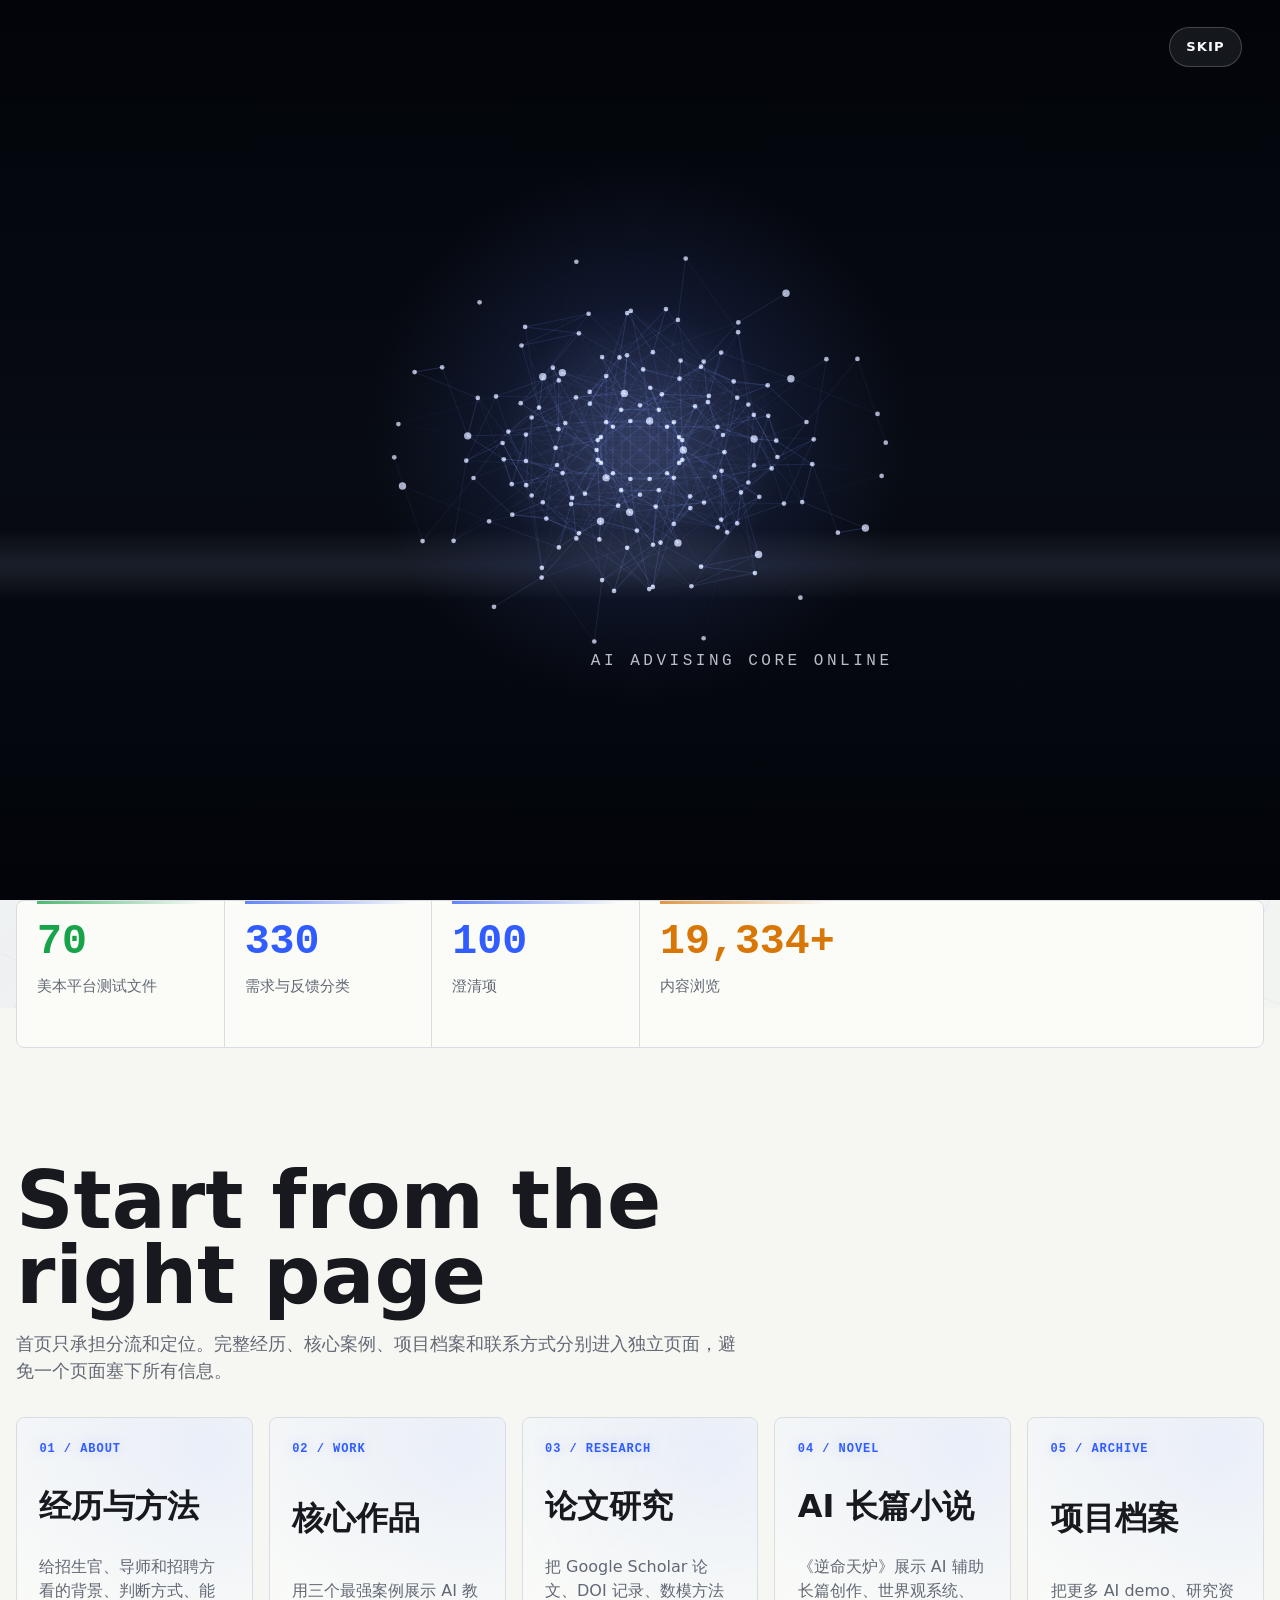
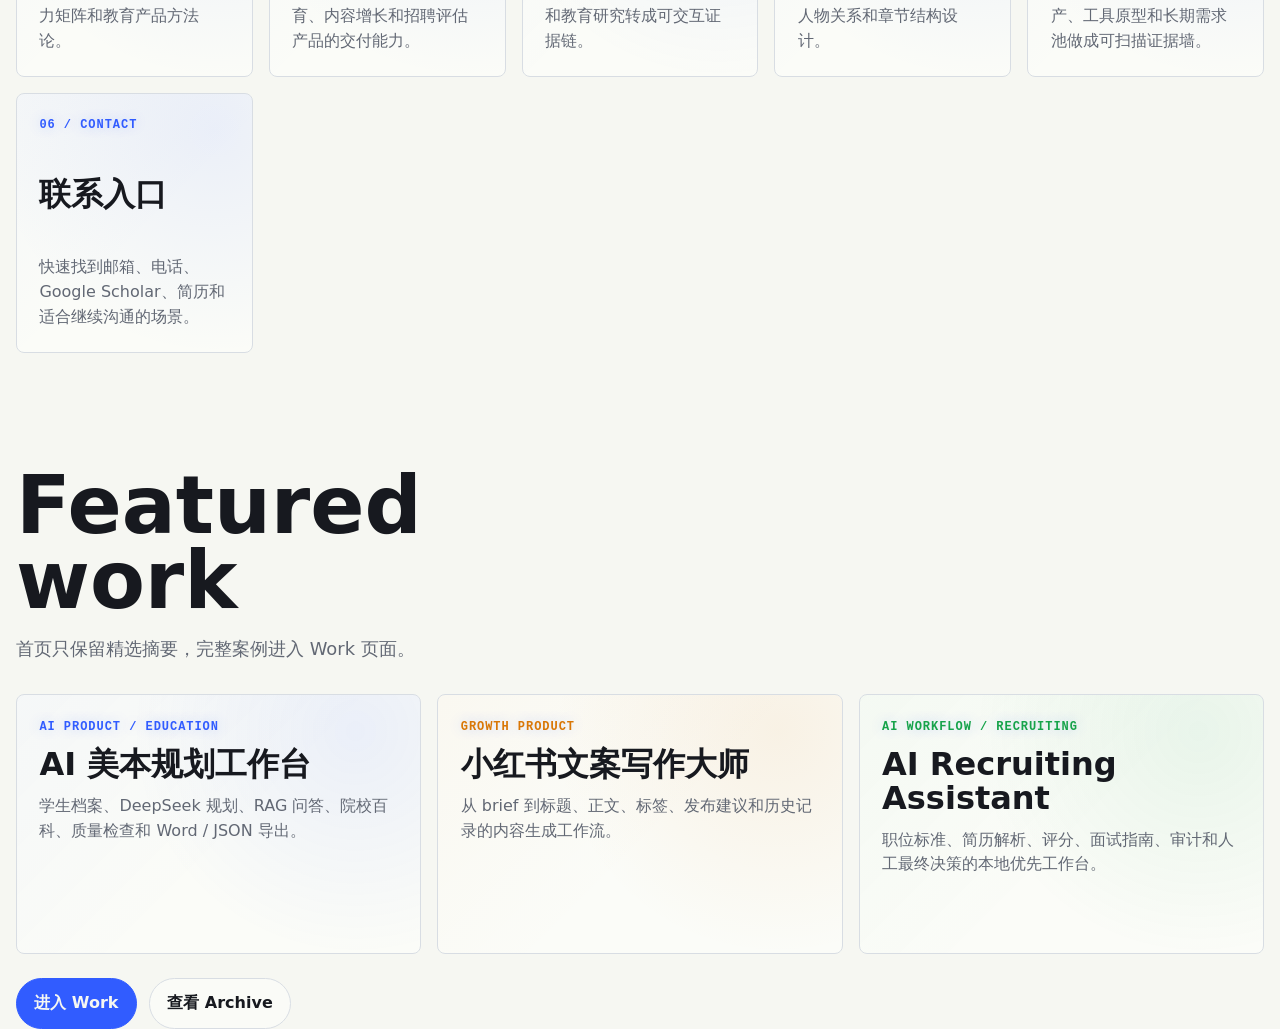
==== index.html @ aab408aa "Deploy Yunkun personal static site" ====
<!doctype html>
<html lang="zh-CN">
  <head>
    <meta charset="utf-8" />
    <meta name="viewport" content="width=device-width, initial-scale=1" />
    <meta
      name="description"
      content="宋昀锟 Song Yunkun 的个人网站首页，聚焦 AI 教育产品、申请规划系统、RAG、Agent 工作流和全栈原型交付。"
    />
    <title>宋昀锟 Song Yunkun | AI Education Product Builder</title>
    <link rel="stylesheet" href="./styles.css" />
    <noscript><style>.ai-intro{display:none!important}</style></noscript>
  </head>
  <body>
    <a class="skip-link" href="#main">跳到正文</a>
    <div class="grain" aria-hidden="true"></div>
    <div class="scroll-progress" aria-hidden="true"></div>
    <div class="cursor-glow" aria-hidden="true"></div>

    <section class="ai-intro" id="aiIntro" aria-label="AI opening animation">
      <canvas id="aiIntroCanvas" width="1600" height="1000" aria-hidden="true"></canvas>
      <div class="ai-intro-grid" aria-hidden="true"></div>
      <div class="ai-intro-scan" aria-hidden="true"></div>
      <div class="ai-intro-flash" aria-hidden="true"></div>
      <div class="ai-intro-portal" aria-hidden="true"></div>
      <div class="ai-intro-core" aria-hidden="true">
        <span class="core-pulse"></span>
        <span class="core-ring core-ring-one"></span>
        <span class="core-ring core-ring-two"></span>
        <span class="core-ring core-ring-three"></span>
      </div>
      <div class="ai-intro-agents" aria-hidden="true">
        <span style="--agent-x:18%;--agent-y:32%;--agent-delay:5.12s">Researching</span>
        <span style="--agent-x:76%;--agent-y:26%;--agent-delay:5.28s">Planning</span>
        <span style="--agent-x:21%;--agent-y:68%;--agent-delay:5.42s">Building</span>
        <span style="--agent-x:72%;--agent-y:66%;--agent-delay:5.58s">Testing</span>
        <span style="--agent-x:48%;--agent-y:76%;--agent-delay:5.72s">Advising</span>
      </div>
      <div class="ai-intro-copy">
        <p class="intro-kicker">AI EDUCATION CORE</p>
        <h2>Education intelligence online</h2>
        <p class="intro-status" id="aiIntroStatus">EDUCATION CORE OFFLINE</p>
      </div>
      <div class="ai-intro-tokens" aria-hidden="true">
        <span>student.profile.map()</span>
        <span>education.rag.retrieve()</span>
        <span>application.plan.route()</span>
        <span>mentor.feedback.loop()</span>
        <span>prototype.ship()</span>
        <span>school.fit.score()</span>
        <span>agent.workflow.run()</span>
        <span>evidence.verify()</span>
      </div>
      <div class="ai-intro-keywords" aria-hidden="true">
        <span>Student</span>
        <span>Education</span>
        <span>RAG</span>
        <span>Agents</span>
        <span>Prototype</span>
        <span>Evidence</span>
      </div>
      <div class="ai-intro-caption" aria-hidden="true">
        <span>Student Signal</span>
        <span>Reasoning</span>
        <span>Delivery</span>
      </div>
      <button class="ai-intro-skip" id="aiIntroSkip" type="button">Skip</button>
    </section>

    <div class="ambient-system" aria-hidden="true">
      <canvas id="ambientCanvas" width="1600" height="1000"></canvas>
      <div class="ambient-grid"></div>
      <div class="ambient-scan"></div>
      <div class="ambient-circuit"></div>
      <div class="ambient-ribbons"><span></span><span></span><span></span></div>
      <div class="ambient-labels">
        <span>Student</span><span>Fit</span><span>RAG</span><span>Agent</span>
        <span>Plan</span><span>Test</span><span>Export</span><span>Loop</span>
      </div>
      <div class="data-rain">
        <span>student.signal.map()</span>
        <span>school.fit.score()</span>
        <span>rag.education.merge()</span>
        <span>agent.plan.route()</span>
        <span>tests.cover.advising()</span>
        <span>export.application.pack()</span>
      </div>
    </div>

    <header class="site-header" aria-label="Primary navigation">
      <a class="brand" href="./index.html" aria-label="Song Yunkun home">
        <span class="brand-mark" aria-hidden="true">SY</span>
        <span>AI Education Console</span>
      </a>
      <nav class="top-nav" aria-label="Site pages">
        <a href="./index.html">Home</a>
        <a href="./about.html">About</a>
        <a href="./work.html">Work</a>
        <a href="./research.html">Research</a>
        <a href="./novel.html">Novel</a>
        <a href="./contact.html">Contact</a>
      </nav>
      <a class="button secondary header-resume magnetic" href="./assets/resume.docx">Resume</a>
    </header>

    <main id="main">
      <section class="hero" id="top" aria-labelledby="hero-title">
        <div class="hero-copy">
          <p class="hero-kicker">AI Education Command Center / 申请规划系统 / 全栈原型</p>
          <h1 id="hero-title">宋昀锟</h1>
          <p class="hero-name">Song Yunkun</p>
          <p class="hero-subtitle">
            我把学生信号、AI 工作流和工程交付组织成可运行、可测试、可验证的教育产品系统。
          </p>
          <div class="hero-actions" aria-label="Primary actions">
            <a class="button primary magnetic" href="./work.html">查看核心作品</a>
            <a class="button secondary magnetic" href="./about.html">了解方法与经历</a>
          </div>
        </div>
        <div class="hero-art" aria-label="生成式 AI 产品系统图谱">
          <canvas id="networkCanvas" width="900" height="720" aria-hidden="true"></canvas>
          <div class="scan-field" aria-hidden="true"></div>
          <div class="orbit-rings" aria-hidden="true"><span></span><span></span><span></span></div>
          <div class="signal-chips" aria-hidden="true">
            <span>DeepSeek</span><span>RAG</span><span>SQLite</span><span>72 Tests</span>
          </div>
          <div class="network-inspector" aria-live="polite">
            <span id="network-mode-label">Student Signal</span>
            <p id="network-mode-copy">Student goals, activity records, and family context enter the system as moving nodes.</p>
          </div>
          <div class="art-panel" aria-label="Network modes">
            <button class="network-mode is-active" type="button" data-network-mode="signal">Student</button>
            <button class="network-mode" type="button" data-network-mode="rag">RAG</button>
            <button class="network-mode" type="button" data-network-mode="agent">Agent</button>
            <button class="network-mode" type="button" data-network-mode="tests">Evidence</button>
            <button class="network-mode" type="button" data-network-mode="export">Export</button>
          </div>
        </div>
      </section>

      <section class="proof-band reveal" aria-label="Product proof metrics">
        <article data-metric data-tone="verify" tabindex="0" role="button" aria-expanded="false" aria-controls="metric-detail-one">
          <strong data-count="72">72</strong>
          <span>美本平台测试文件</span>
          <p id="metric-detail-one">覆盖认证、RAG、规划、推荐、导出和页面布局的工程证据。</p>
        </article>
        <article data-metric data-tone="system" tabindex="0" role="button" aria-expanded="false" aria-controls="metric-detail-two">
          <strong data-count="341">341</strong>
          <span>需求与反馈分类</span>
          <p id="metric-detail-two">把课堂、会议、申请、知识管理反馈拆成可执行需求池。</p>
        </article>
        <article data-metric data-tone="system" tabindex="0" role="button" aria-expanded="false" aria-controls="metric-detail-three">
          <strong data-count="103">103</strong>
          <span>澄清项</span>
          <p id="metric-detail-three">用于追问用户、定义边界和判断真实教育场景。</p>
        </article>
        <article data-metric data-tone="growth" tabindex="0" role="button" aria-expanded="false" aria-controls="metric-detail-four">
          <strong data-count="20000" data-suffix="+">20,000+</strong>
          <span>内容浏览</span>
          <p id="metric-detail-four">来自搜索曝光、内容结构和转化话术优化。</p>
        </article>
      </section>

      <section class="section route-section" aria-labelledby="site-map-title">
        <div class="section-intro reveal">
          <h2 id="site-map-title">Start from the right page</h2>
          <p>
            首页只承担分流和定位。完整经历、核心案例、项目档案和联系方式分别进入独立页面，避免一个页面塞下所有信息。
          </p>
        </div>
        <div class="route-grid">
          <a class="route-card reveal" href="./about.html">
            <span>01 / About</span>
            <h3>经历与方法</h3>
            <p>给招生官、导师和招聘方看的背景、判断方式、能力矩阵和教育产品方法论。</p>
          </a>
          <a class="route-card reveal" href="./work.html">
            <span>02 / Work</span>
            <h3>核心作品</h3>
            <p>用三个最强案例展示 AI 教育、内容增长和招聘评估产品的交付能力。</p>
          </a>
          <a class="route-card reveal" href="./research.html">
            <span>03 / Research</span>
            <h3>论文研究</h3>
            <p>把 Google Scholar 论文、DOI 记录、数模方法和教育研究转成可交互证据链。</p>
          </a>
          <a class="route-card reveal" href="./novel.html">
            <span>04 / Novel</span>
            <h3>AI 长篇小说</h3>
            <p>《逆命天炉》展示 AI 辅助长篇创作、世界观系统、人物关系和章节结构设计。</p>
          </a>
          <a class="route-card reveal" href="./archive.html">
            <span>05 / Archive</span>
            <h3>项目档案</h3>
            <p>把更多 AI demo、研究资产、工具原型和长期需求池做成可扫描证据墙。</p>
          </a>
          <a class="route-card reveal" href="./contact.html">
            <span>06 / Contact</span>
            <h3>联系入口</h3>
            <p>快速找到邮箱、电话、Google Scholar、简历和适合继续沟通的场景。</p>
          </a>
        </div>
      </section>

      <section class="section work-section" aria-labelledby="featured-title">
        <div class="section-intro narrow reveal">
          <h2 id="featured-title">Featured work</h2>
          <p>首页只保留精选摘要，完整案例进入 Work 页面。</p>
        </div>
        <div class="summary-grid">
          <article class="summary-card reveal" data-card-tone="system">
            <span>AI Product / Education</span>
            <h3>AI 美本规划工作台</h3>
            <p>学生档案、DeepSeek 规划、RAG 问答、院校百科、质量检查和 Word / JSON 导出。</p>
          </article>
          <article class="summary-card reveal" data-card-tone="growth">
            <span>Growth Product</span>
            <h3>小红书文案写作大师</h3>
            <p>从 brief 到标题、正文、标签、发布建议和历史记录的内容生成工作流。</p>
          </article>
          <article class="summary-card reveal" data-card-tone="verify">
            <span>AI Workflow / Recruiting</span>
            <h3>AI Recruiting Assistant</h3>
            <p>职位标准、简历解析、评分、面试指南、审计和人工最终决策的本地优先工作台。</p>
          </article>
        </div>
        <div class="section-actions reveal">
          <a class="button primary magnetic" href="./work.html">进入 Work</a>
          <a class="button secondary magnetic" href="./archive.html">查看 Archive</a>
        </div>
      </section>
    </main>

    <script src="./script.js"></script>
  </body>
</html>
---- styles.css ----
:root {
  color-scheme: light dark;
  --bg: #f6f7f2;
  --surface: #fbfcf8;
  --surface-strong: #fbfcf8;
  --surface-elevated: #ffffff;
  --ink: #17191f;
  --text: #333842;
  --muted: #626874;
  --line: #d8dde3;
  --accent: #315cff;
  --accent-strong: #2448d8;
  --accent-soft: #dce5ff;
  --accent-faint: #eef3ff;
  --accent-ink: #f6f7f2;
  --surface-glass: rgb(251 252 248 / 0.82);
  --line-active: #8ea3ff;
  --grid-line: rgb(49 92 255 / 0.12);
  --verified: #16a34a;
  --verified-soft: #dff7e7;
  --warning: #d97706;
  --warning-soft: #fff2d6;
  --danger: #dc2626;
  --danger-soft: #ffe1e1;
  --shadow: 0 20px 70px rgb(23 25 31 / 0.11);
  --radius: 8px;
  --max: 1400px;
  --cursor-x: 50vw;
  --cursor-y: 50vh;
  --local-x: 50%;
  --local-y: 50%;
  --rotate-x: 0deg;
  --rotate-y: 0deg;
  --ambient-x: 52%;
  --ambient-y: 24%;
  --ambient-angle: 115deg;
  --ambient-intensity: 1;
  --ambient-speed: 1;
  --font-display: "Segoe UI Variable Display", "Aptos Display", "Arial Black", "Microsoft YaHei UI", "Microsoft YaHei", "PingFang SC", system-ui, sans-serif;
  --font-heading-tech: "Segoe UI Variable Display", "Aptos Display", "Arial Black", "Microsoft YaHei UI", "Microsoft YaHei", "PingFang SC", system-ui, sans-serif;
  --font-mono: "Cascadia Code", "SFMono-Regular", Consolas, "Liberation Mono", monospace;
  --title-solid: #17191f;
  --title-solid-soft: #2f3541;
}

@media (prefers-color-scheme: dark) {
  :root {
    --bg: #0d1118;
    --surface: #171c25;
    --surface-strong: #202735;
    --surface-elevated: #1a2230;
    --ink: #e9edf2;
    --text: #cbd3df;
    --muted: #9aa3b2;
    --line: #2b3442;
    --accent: #5f7dff;
    --accent-strong: #7e95ff;
    --accent-soft: #1d2d68;
    --accent-faint: #111b3d;
    --accent-ink: #0d1118;
    --surface-glass: rgb(23 28 37 / 0.78);
    --line-active: #6f88ff;
    --grid-line: rgb(95 125 255 / 0.16);
    --verified: #34d399;
    --verified-soft: #123d2c;
    --warning: #f59e0b;
    --warning-soft: #402a0b;
    --danger: #f87171;
    --danger-soft: #421818;
    --shadow: 0 24px 80px rgb(0 0 0 / 0.26);
    --title-solid: #f2f5f2;
    --title-solid-soft: #d8dde6;
  }

  .cursor-glow {
    mix-blend-mode: screen;
  }
}

* {
  box-sizing: border-box;
}

html {
  scroll-behavior: smooth;
}

body {
  position: relative;
  min-width: 320px;
  margin: 0;
  background:
    radial-gradient(circle at 86% 4%, color-mix(in srgb, var(--accent) 12%, transparent), transparent 28rem),
    linear-gradient(180deg, var(--bg), var(--bg));
  color: var(--text);
  font-family:
    "Aptos",
    "Segoe UI",
    "PingFang SC",
    "Microsoft YaHei",
    system-ui,
    sans-serif;
  line-height: 1.55;
  letter-spacing: 0;
}

body::before {
  position: fixed;
  inset: -12%;
  z-index: -1;
  pointer-events: none;
  background:
    repeating-linear-gradient(
      115deg,
      var(--grid-line) 0 1px,
      transparent 1px 78px
    ),
    repeating-linear-gradient(
      22deg,
      color-mix(in srgb, var(--ink) 5%, transparent) 0 1px,
      transparent 1px 108px
    ),
    conic-gradient(from 130deg at 70% 20%, transparent, color-mix(in srgb, var(--accent) 10%, transparent), transparent 42%);
  opacity: 0.5;
  transform: translate3d(0, 0, 0);
  animation: ambient-field 26s linear infinite;
  content: "";
}

body[data-bg-mode="hero"] {
  --ambient-x: 70%;
  --ambient-y: 28%;
  --ambient-angle: 115deg;
  --ambient-intensity: 1.08;
  --ambient-speed: 1;
}

body[data-bg-mode="motion"] {
  --ambient-x: 42%;
  --ambient-y: 48%;
  --ambient-angle: 138deg;
  --ambient-intensity: 1.2;
  --ambient-speed: 0.82;
}

body[data-bg-mode="work"] {
  --ambient-x: 62%;
  --ambient-y: 38%;
  --ambient-angle: 92deg;
  --ambient-intensity: 1.05;
  --ambient-speed: 0.9;
}

body[data-bg-mode="audience"] {
  --ambient-x: 50%;
  --ambient-y: 44%;
  --ambient-angle: 126deg;
  --ambient-intensity: 1.16;
  --ambient-speed: 0.86;
}

body[data-bg-mode="system"] {
  --ambient-x: 48%;
  --ambient-y: 54%;
  --ambient-angle: 72deg;
  --ambient-intensity: 0.96;
  --ambient-speed: 1.12;
}

body[data-bg-mode="stack"] {
  --ambient-x: 74%;
  --ambient-y: 52%;
  --ambient-angle: 24deg;
  --ambient-intensity: 1.14;
  --ambient-speed: 0.74;
}

body[data-bg-mode="archive"] {
  --ambient-x: 32%;
  --ambient-y: 60%;
  --ambient-angle: 158deg;
  --ambient-intensity: 0.72;
  --ambient-speed: 1.35;
}

body[data-bg-mode="contact"] {
  --ambient-x: 50%;
  --ambient-y: 82%;
  --ambient-angle: 180deg;
  --ambient-intensity: 0.9;
  --ambient-speed: 0.68;
}

.intro-lock {
  overflow: hidden;
}

.ai-intro {
  position: fixed;
  inset: 0;
  z-index: 100;
  display: grid;
  place-items: center;
  overflow: hidden;
  min-width: 320px;
  background:
    radial-gradient(circle at 50% 48%, rgb(95 125 255 / 0.24), transparent 17rem),
    radial-gradient(circle at 50% 50%, rgb(255 255 255 / 0.12), transparent 9rem),
    linear-gradient(180deg, #02040a 0%, #070b12 52%, #02040a 100%);
  color: #f5f7ff;
  pointer-events: auto;
  isolation: isolate;
  opacity: 1;
  visibility: visible;
  transition:
    opacity 520ms ease,
    visibility 520ms ease;
}

.ai-intro.is-hidden {
  opacity: 0;
  visibility: hidden;
  pointer-events: none;
}

#aiIntroCanvas,
.ai-intro-grid,
.ai-intro-scan,
.ai-intro-flash,
.ai-intro-portal {
  position: absolute;
  inset: 0;
}

#aiIntroCanvas {
  z-index: 1;
  width: 100%;
  height: 100%;
}

.ai-intro-grid {
  z-index: 2;
  background:
    linear-gradient(rgb(95 125 255 / 0.08) 1px, transparent 1px),
    linear-gradient(90deg, rgb(95 125 255 / 0.08) 1px, transparent 1px),
    radial-gradient(circle at 50% 50%, transparent 0 18%, rgb(95 125 255 / 0.14) 19%, transparent 20% 100%);
  background-size:
    86px 86px,
    86px 86px,
    100% 100%;
  opacity: 0.56;
  transform: perspective(720px) rotateX(60deg) scale(1.75) translateY(14%);
  transform-origin: 50% 60%;
  animation: intro-grid-warp 8s cubic-bezier(0.19, 1, 0.22, 1) forwards;
}

.ai-intro-scan {
  z-index: 3;
  background:
    linear-gradient(180deg, transparent 0 44%, rgb(255 255 255 / 0.24) 49%, rgb(95 125 255 / 0.18) 50%, transparent 56%),
    repeating-linear-gradient(180deg, rgb(255 255 255 / 0.035) 0 1px, transparent 1px 5px);
  mix-blend-mode: screen;
  opacity: 0;
  animation: intro-scan 8s ease-in-out forwards;
}

.ai-intro-flash {
  z-index: 8;
  background: #f8fbff;
  opacity: 0;
  pointer-events: none;
  animation: intro-flash 8s steps(1, end) forwards;
}

.ai-intro-portal {
  z-index: 5;
  opacity: 0;
  background:
    radial-gradient(circle at 50% 50%, transparent 0 14%, rgb(255 255 255 / 0.84) 15%, rgb(95 125 255 / 0.46) 18%, transparent 32%),
    radial-gradient(circle at 50% 50%, rgb(95 125 255 / 0.2), transparent 46%);
  filter: blur(0.2px);
  animation: intro-portal 8s cubic-bezier(0.16, 1, 0.3, 1) forwards;
}

.ai-intro-core {
  position: absolute;
  left: 50%;
  top: 50%;
  z-index: 6;
  width: min(24rem, 58vw);
  aspect-ratio: 1;
  transform: translate(-50%, -50%) scale(0.08);
  opacity: 0;
  filter: drop-shadow(0 0 52px rgb(95 125 255 / 0.76));
  animation: intro-core 8s cubic-bezier(0.19, 1, 0.22, 1) forwards;
}

.core-pulse,
.core-ring {
  position: absolute;
  inset: 0;
  border-radius: 50%;
}

.core-pulse {
  inset: 34%;
  background:
    radial-gradient(circle, #fff 0 12%, #aebcff 18%, rgb(95 125 255 / 0.62) 40%, transparent 72%);
  box-shadow:
    0 0 44px rgb(255 255 255 / 0.92),
    0 0 120px rgb(95 125 255 / 0.82);
  animation: core-breathe 1.2s ease-in-out infinite;
}

.core-ring {
  border: 1px solid rgb(255 255 255 / 0.4);
  box-shadow:
    inset 0 0 40px rgb(95 125 255 / 0.2),
    0 0 44px rgb(95 125 255 / 0.28);
}

.core-ring::before,
.core-ring::after {
  position: absolute;
  width: 9px;
  height: 9px;
  border-radius: 50%;
  background: #f8fbff;
  box-shadow: 0 0 24px rgb(255 255 255 / 0.96);
  content: "";
}

.core-ring::before {
  left: 50%;
  top: -4px;
}

.core-ring::after {
  right: 15%;
  bottom: 7%;
}

.core-ring-one {
  transform: rotateX(68deg) rotateZ(0deg);
  animation: core-ring-one 3.8s linear infinite;
}

.core-ring-two {
  transform: rotateY(66deg) rotateZ(36deg);
  animation: core-ring-two 4.8s linear infinite;
}

.core-ring-three {
  transform: rotateX(72deg) rotateY(48deg) rotateZ(-28deg);
  animation: core-ring-three 5.6s linear infinite;
}

.ai-intro-copy {
  position: relative;
  z-index: 9;
  display: grid;
  justify-items: center;
  width: min(92vw, 920px);
  text-align: center;
  text-transform: uppercase;
  pointer-events: none;
}

.intro-kicker {
  margin: 0 0 1.15rem;
  color: rgb(213 222 255 / 0.82);
  font-size: clamp(0.72rem, 1.2vw, 0.92rem);
  font-weight: 800;
  letter-spacing: 0.28em;
  animation: intro-kicker 8s ease forwards;
}

.ai-intro-copy h2 {
  margin: 0;
  max-width: 12ch;
  color: #fff;
  font-size: clamp(3.6rem, 11vw, 9.2rem);
  line-height: 0.86;
  letter-spacing: 0;
  text-shadow:
    0 0 28px rgb(255 255 255 / 0.42),
    0 0 90px rgb(95 125 255 / 0.48);
  opacity: 0;
  transform: translateY(20px) scale(0.94);
  animation: intro-title 8s cubic-bezier(0.16, 1, 0.3, 1) forwards;
}

.intro-status {
  min-height: 1.5rem;
  margin: 1.2rem 0 0;
  color: rgb(245 247 255 / 0.76);
  font-family:
    "Aptos Mono",
    "Cascadia Mono",
    "SFMono-Regular",
    Consolas,
    monospace;
  font-size: clamp(0.78rem, 1.5vw, 1rem);
  letter-spacing: 0.22em;
  animation: intro-status-blink 1.2s steps(2, jump-none) infinite;
}

.ai-intro-tokens,
.ai-intro-keywords,
.ai-intro-caption,
.ai-intro-agents {
  position: absolute;
  inset: 0;
  z-index: 7;
  pointer-events: none;
}

.ai-intro-tokens span {
  position: absolute;
  left: var(--token-x, 10%);
  top: var(--token-y, 12%);
  padding: 0.38rem 0.58rem;
  border: 1px solid rgb(255 255 255 / 0.14);
  background: rgb(2 4 10 / 0.48);
  color: rgb(225 232 255 / 0.78);
  font-family:
    "Aptos Mono",
    "Cascadia Mono",
    Consolas,
    monospace;
  font-size: clamp(0.62rem, 1vw, 0.76rem);
  letter-spacing: 0.02em;
  opacity: 0;
  transform: translate3d(var(--token-from-x, -40vw), var(--token-from-y, 0), 0) rotate(var(--token-rotate, 0deg));
  animation: intro-token 8s cubic-bezier(0.19, 1, 0.22, 1) forwards;
}

.ai-intro-tokens span:nth-child(1) { --token-x: 13%; --token-y: 18%; --token-from-x: -45vw; --token-from-y: -10vh; --token-rotate: -8deg; }
.ai-intro-tokens span:nth-child(2) { --token-x: 71%; --token-y: 16%; --token-from-x: 42vw; --token-from-y: -18vh; --token-rotate: 6deg; }
.ai-intro-tokens span:nth-child(3) { --token-x: 8%; --token-y: 52%; --token-from-x: -48vw; --token-from-y: 12vh; --token-rotate: 8deg; }
.ai-intro-tokens span:nth-child(4) { --token-x: 74%; --token-y: 48%; --token-from-x: 42vw; --token-from-y: 8vh; --token-rotate: -7deg; }
.ai-intro-tokens span:nth-child(5) { --token-x: 19%; --token-y: 78%; --token-from-x: -36vw; --token-from-y: 28vh; --token-rotate: 10deg; }
.ai-intro-tokens span:nth-child(6) { --token-x: 66%; --token-y: 78%; --token-from-x: 32vw; --token-from-y: 30vh; --token-rotate: -9deg; }
.ai-intro-tokens span:nth-child(7) { --token-x: 43%; --token-y: 13%; --token-from-x: 0; --token-from-y: -42vh; --token-rotate: 4deg; }
.ai-intro-tokens span:nth-child(8) { --token-x: 43%; --token-y: 82%; --token-from-x: 0; --token-from-y: 42vh; --token-rotate: -4deg; }

.ai-intro-keywords span {
  position: absolute;
  left: 50%;
  top: 50%;
  padding: 0.42rem 0.72rem;
  border: 1px solid rgb(255 255 255 / 0.24);
  background: rgb(255 255 255 / 0.07);
  backdrop-filter: blur(12px);
  color: #fff;
  font-size: clamp(0.7rem, 1.2vw, 0.92rem);
  font-weight: 800;
  letter-spacing: 0.14em;
  text-transform: uppercase;
  opacity: 0;
  transform: translate(-50%, -50%) scale(0.72);
  animation: intro-keyword 8s cubic-bezier(0.16, 1, 0.3, 1) forwards;
}

.ai-intro-keywords span:nth-child(1) { --keyword-x: -30vw; --keyword-y: -19vh; animation-delay: 0.02s; }
.ai-intro-keywords span:nth-child(2) { --keyword-x: 23vw; --keyword-y: -22vh; animation-delay: 0.08s; }
.ai-intro-keywords span:nth-child(3) { --keyword-x: -34vw; --keyword-y: 12vh; animation-delay: 0.14s; }
.ai-intro-keywords span:nth-child(4) { --keyword-x: 31vw; --keyword-y: 13vh; animation-delay: 0.2s; }
.ai-intro-keywords span:nth-child(5) { --keyword-x: -10vw; --keyword-y: 26vh; animation-delay: 0.26s; }
.ai-intro-keywords span:nth-child(6) { --keyword-x: 14vw; --keyword-y: 28vh; animation-delay: 0.32s; }

.ai-intro-caption {
  z-index: 8;
  display: grid;
  grid-template-columns: repeat(3, minmax(0, 1fr));
  align-items: end;
  gap: 1rem;
  width: min(88vw, 860px);
  height: 100%;
  padding: 0 0 8vh;
  left: 50%;
  transform: translateX(-50%);
}

.ai-intro-caption span {
  display: grid;
  place-items: center;
  min-height: 2.65rem;
  border: 1px solid rgb(255 255 255 / 0.14);
  background: rgb(255 255 255 / 0.045);
  color: rgb(236 240 255 / 0.78);
  font-family:
    "Aptos Mono",
    "Cascadia Mono",
    Consolas,
    monospace;
  font-size: clamp(0.66rem, 1.1vw, 0.78rem);
  letter-spacing: 0.14em;
  text-transform: uppercase;
  opacity: 0;
  animation: intro-caption 8s ease forwards;
}

.ai-intro-caption span:nth-child(2) {
  animation-delay: 0.12s;
}

.ai-intro-caption span:nth-child(3) {
  animation-delay: 0.24s;
}

.ai-intro-agents span {
  position: absolute;
  left: var(--agent-x);
  top: var(--agent-y);
  display: inline-grid;
  place-items: center;
  min-width: 8rem;
  min-height: 2.3rem;
  border: 1px solid rgb(255 255 255 / 0.18);
  background: rgb(2 4 10 / 0.5);
  color: rgb(240 244 255 / 0.86);
  font-family:
    "Aptos Mono",
    "Cascadia Mono",
    Consolas,
    monospace;
  font-size: 0.74rem;
  letter-spacing: 0.12em;
  text-transform: uppercase;
  opacity: 0;
  transform: translate(-50%, -50%) scale(0.72);
  animation: intro-agent 8s cubic-bezier(0.16, 1, 0.3, 1) forwards;
  animation-delay: var(--agent-delay);
}

.ai-intro-skip {
  position: absolute;
  right: max(1rem, 3vw);
  top: max(1rem, 3vh);
  z-index: 12;
  min-height: 2.5rem;
  padding: 0 1rem;
  border: 1px solid rgb(255 255 255 / 0.2);
  border-radius: 999px;
  background: rgb(255 255 255 / 0.08);
  color: #f8fbff;
  font: inherit;
  font-size: 0.82rem;
  font-weight: 800;
  letter-spacing: 0.08em;
  text-transform: uppercase;
  cursor: pointer;
  backdrop-filter: blur(16px);
}

.ai-intro-skip:hover,
.ai-intro-skip:focus-visible {
  border-color: rgb(255 255 255 / 0.5);
  background: rgb(255 255 255 / 0.16);
  outline: none;
}

@keyframes intro-grid-warp {
  0% {
    opacity: 0.12;
    transform: perspective(720px) rotateX(74deg) scale(2.1) translateY(21%);
  }
  22% {
    opacity: 0.48;
  }
  52% {
    opacity: 0.68;
    transform: perspective(720px) rotateX(60deg) scale(1.55) translateY(9%);
  }
  82% {
    opacity: 0.42;
    transform: perspective(720px) rotateX(44deg) scale(1.18) translateY(1%);
  }
  100% {
    opacity: 0;
    transform: perspective(720px) rotateX(18deg) scale(0.96) translateY(0);
  }
}

@keyframes intro-scan {
  0%,
  6% {
    opacity: 0;
    transform: translateY(-65%);
  }
  14%,
  34% {
    opacity: 0.82;
  }
  43% {
    opacity: 0.18;
    transform: translateY(32%);
  }
  62% {
    opacity: 0.4;
    transform: translateY(-8%);
  }
  100% {
    opacity: 0;
    transform: translateY(62%);
  }
}

@keyframes intro-flash {
  0%,
  53%,
  57%,
  90%,
  93%,
  100% {
    opacity: 0;
  }
  54%,
  91% {
    opacity: 0.86;
  }
}

@keyframes intro-portal {
  0%,
  74% {
    opacity: 0;
    transform: scale(0.32);
  }
  84% {
    opacity: 0.92;
    transform: scale(1.02);
  }
  100% {
    opacity: 0;
    transform: scale(4.8);
  }
}

@keyframes intro-core {
  0% {
    opacity: 0;
    transform: translate(-50%, -50%) scale(0.04);
  }
  16% {
    opacity: 0.2;
    transform: translate(-50%, -50%) scale(0.16);
  }
  38% {
    opacity: 0.92;
    transform: translate(-50%, -50%) scale(0.82);
  }
  52% {
    opacity: 1;
    transform: translate(-50%, -50%) scale(1.02);
  }
  68% {
    opacity: 0.72;
    transform: translate(-50%, -50%) scale(0.68);
  }
  88% {
    opacity: 0.45;
    transform: translate(-50%, -50%) scale(1.42);
  }
  100% {
    opacity: 0;
    transform: translate(-50%, -50%) scale(2.8);
  }
}

@keyframes core-breathe {
  50% {
    transform: scale(1.28);
    filter: saturate(1.4);
  }
}

@keyframes core-ring-one {
  to {
    transform: rotateX(68deg) rotateZ(360deg);
  }
}

@keyframes core-ring-two {
  to {
    transform: rotateY(66deg) rotateZ(-324deg);
  }
}

@keyframes core-ring-three {
  to {
    transform: rotateX(72deg) rotateY(48deg) rotateZ(332deg);
  }
}

@keyframes intro-kicker {
  0%,
  8% {
    opacity: 0;
    transform: translateY(-12px);
  }
  16%,
  80% {
    opacity: 1;
    transform: translateY(0);
  }
  100% {
    opacity: 0;
    transform: translateY(-14px);
  }
}

@keyframes intro-title {
  0%,
  40% {
    opacity: 0;
    transform: translateY(20px) scale(0.94);
  }
  52%,
  79% {
    opacity: 1;
    transform: translateY(0) scale(1);
  }
  100% {
    opacity: 0;
    transform: translateY(-26px) scale(1.06);
  }
}

@keyframes intro-status-blink {
  50% {
    opacity: 0.38;
  }
}

@keyframes intro-token {
  0%,
  10% {
    opacity: 0;
    transform: translate3d(var(--token-from-x), var(--token-from-y), 0) rotate(var(--token-rotate)) scale(0.92);
  }
  24%,
  44% {
    opacity: 0.92;
    transform: translate3d(0, 0, 0) rotate(0deg) scale(1);
  }
  58%,
  100% {
    opacity: 0;
    transform: translate3d(calc(50vw - var(--token-x)), calc(50vh - var(--token-y)), 0) scale(0.24);
  }
}

@keyframes intro-keyword {
  0%,
  53% {
    opacity: 0;
    transform: translate(-50%, -50%) scale(0.72);
  }
  61% {
    opacity: 1;
    transform: translate(calc(-50% + var(--keyword-x)), calc(-50% + var(--keyword-y))) scale(1);
  }
  72%,
  100% {
    opacity: 0;
    transform: translate(calc(-50% + var(--keyword-x)), calc(-50% + var(--keyword-y))) scale(0.82);
  }
}

@keyframes intro-caption {
  0%,
  37% {
    opacity: 0;
    transform: translateY(16px);
  }
  48%,
  71% {
    opacity: 1;
    transform: translateY(0);
  }
  100% {
    opacity: 0;
    transform: translateY(18px);
  }
}

@keyframes intro-agent {
  0% {
    opacity: 0;
    transform: translate(-50%, -50%) scale(0.72);
  }
  8%,
  46% {
    opacity: 1;
    transform: translate(-50%, -50%) scale(1);
  }
  100% {
    opacity: 0;
    transform: translate(-50%, -50%) scale(0.78);
  }
}

.ambient-system {
  position: fixed;
  inset: 0;
  z-index: 0;
  overflow: hidden;
  pointer-events: none;
  color: var(--accent);
  opacity: calc(0.82 * var(--ambient-intensity));
  transition:
    opacity 700ms ease,
    filter 700ms ease;
}

#ambientCanvas,
.ambient-grid,
.ambient-scan,
.ambient-circuit,
.ambient-ribbons,
.ambient-labels,
.data-rain {
  position: absolute;
  inset: 0;
}

#ambientCanvas {
  z-index: 1;
  width: 100%;
  height: 100%;
}

.ambient-grid {
  z-index: 2;
  background:
    repeating-linear-gradient(
      var(--ambient-angle),
      color-mix(in srgb, var(--accent) 9%, transparent) 0 1px,
      transparent 1px 76px
    ),
    repeating-linear-gradient(
      calc(var(--ambient-angle) - 90deg),
      color-mix(in srgb, var(--ink) 5%, transparent) 0 1px,
      transparent 1px 112px
    );
  opacity: 0.58;
  transform: translate3d(0, 0, 0) scale(1.08);
  animation: ambient-grid-drift calc(30s * var(--ambient-speed)) linear infinite;
}

.ambient-scan {
  z-index: 3;
  background:
    linear-gradient(
      var(--ambient-angle),
      transparent 0 43%,
      color-mix(in srgb, var(--accent) 16%, transparent) 48%,
      color-mix(in srgb, var(--accent) 5%, transparent) 51%,
      transparent 58%
    );
  mix-blend-mode: multiply;
  opacity: 0.54;
  transform: translateX(-120%);
  animation: ambient-scan-sweep calc(9s * var(--ambient-speed)) ease-in-out infinite;
}

.ambient-circuit {
  z-index: 4;
  opacity: 0.45;
  background:
    linear-gradient(90deg, transparent 0 47%, color-mix(in srgb, var(--accent) 22%, transparent) 47% 48%, transparent 48%),
    linear-gradient(0deg, transparent 0 62%, color-mix(in srgb, var(--accent) 16%, transparent) 62% 63%, transparent 63%),
    radial-gradient(circle at 16% 24%, color-mix(in srgb, var(--accent) 34%, transparent) 0 2px, transparent 3px),
    radial-gradient(circle at 38% 68%, color-mix(in srgb, var(--accent) 30%, transparent) 0 2px, transparent 3px),
    radial-gradient(circle at 72% 36%, color-mix(in srgb, var(--accent) 34%, transparent) 0 2px, transparent 3px),
    radial-gradient(circle at 88% 74%, color-mix(in srgb, var(--accent) 28%, transparent) 0 2px, transparent 3px);
  background-size:
    240px 240px,
    240px 240px,
    360px 280px,
    360px 280px,
    360px 280px,
    360px 280px;
  mask-image: radial-gradient(circle at var(--ambient-x) var(--ambient-y), black, transparent 68%);
  animation: circuit-pulse calc(7s * var(--ambient-speed)) ease-in-out infinite;
}

.ambient-ribbons span {
  position: absolute;
  left: -18vw;
  top: calc(var(--ribbon-top, 30) * 1%);
  width: 136vw;
  height: 1px;
  background: linear-gradient(90deg, transparent, color-mix(in srgb, var(--accent) 40%, transparent), transparent);
  transform: rotate(var(--ribbon-rotate, -9deg)) translateX(-12%);
  opacity: 0.45;
  animation: ribbon-slide calc(13s * var(--ambient-speed)) ease-in-out infinite;
}

.ambient-ribbons span:nth-child(1) {
  --ribbon-top: 26;
  --ribbon-rotate: -8deg;
}

.ambient-ribbons span:nth-child(2) {
  --ribbon-top: 52;
  --ribbon-rotate: 5deg;
  animation-delay: -4s;
}

.ambient-ribbons span:nth-child(3) {
  --ribbon-top: 76;
  --ribbon-rotate: -3deg;
  animation-delay: -8s;
}

.ambient-labels span,
.data-rain span {
  position: absolute;
  font-family: ui-monospace, SFMono-Regular, Consolas, "Liberation Mono", monospace;
  font-weight: 800;
  white-space: nowrap;
  user-select: none;
}

.ambient-labels span {
  padding: 0.32rem 0.5rem;
  border: 1px solid color-mix(in srgb, var(--accent) 24%, transparent);
  border-radius: 999px;
  background: color-mix(in srgb, var(--surface) 46%, transparent);
  color: color-mix(in srgb, var(--accent) 70%, var(--muted));
  font-size: 0.68rem;
  opacity: 0.52;
  backdrop-filter: blur(10px);
  animation: ambient-label-drift calc(12s * var(--ambient-speed)) ease-in-out infinite;
}

.ambient-labels span:nth-child(1) { left: 10%; top: 18%; }
.ambient-labels span:nth-child(2) { left: 76%; top: 14%; animation-delay: -1.2s; }
.ambient-labels span:nth-child(3) { left: 58%; top: 34%; animation-delay: -2.4s; }
.ambient-labels span:nth-child(4) { left: 16%; top: 54%; animation-delay: -3.6s; }
.ambient-labels span:nth-child(5) { left: 82%; top: 58%; animation-delay: -4.8s; }
.ambient-labels span:nth-child(6) { left: 34%; top: 74%; animation-delay: -6s; }
.ambient-labels span:nth-child(7) { left: 68%; top: 84%; animation-delay: -7.2s; }
.ambient-labels span:nth-child(8) { left: 6%; top: 84%; animation-delay: -8.4s; }

.data-rain {
  z-index: 5;
  mask-image: linear-gradient(to bottom, transparent, black 22%, black 78%, transparent);
  opacity: 0.38;
}

.data-rain span {
  left: calc(var(--rain-left, 20) * 1%);
  top: -4rem;
  color: color-mix(in srgb, var(--accent) 52%, var(--muted));
  font-size: 0.72rem;
  letter-spacing: 0;
  opacity: 0;
  transform: translateY(-12vh);
  animation: data-rain-fall calc(18s * var(--ambient-speed)) linear infinite;
}

.data-rain span:nth-child(1) { --rain-left: 12; animation-delay: 0s; }
.data-rain span:nth-child(2) { --rain-left: 30; animation-delay: -3s; }
.data-rain span:nth-child(3) { --rain-left: 48; animation-delay: -6s; }
.data-rain span:nth-child(4) { --rain-left: 66; animation-delay: -9s; }
.data-rain span:nth-child(5) { --rain-left: 78; animation-delay: -12s; }
.data-rain span:nth-child(6) { --rain-left: 22; animation-delay: -15s; }

main {
  position: relative;
  z-index: 2;
}

@keyframes ambient-grid-drift {
  0% {
    transform: translate3d(-2%, -1%, 0) scale(1.08);
  }
  50% {
    transform: translate3d(2%, 1.5%, 0) scale(1.1);
  }
  100% {
    transform: translate3d(-2%, -1%, 0) scale(1.08);
  }
}

@keyframes ambient-scan-sweep {
  0%,
  26% {
    transform: translateX(-120%);
  }
  70%,
  100% {
    transform: translateX(120%);
  }
}

@keyframes circuit-pulse {
  50% {
    opacity: 0.72;
    filter: saturate(1.24);
  }
}

@keyframes ribbon-slide {
  0%,
  100% {
    transform: rotate(var(--ribbon-rotate, 0deg)) translateX(-10%);
  }
  50% {
    transform: rotate(var(--ribbon-rotate, 0deg)) translateX(10%);
  }
}

@keyframes ambient-label-drift {
  50% {
    transform: translate3d(14px, -10px, 0);
    opacity: 0.78;
  }
}

@keyframes data-rain-fall {
  0% {
    transform: translateY(-12vh);
    opacity: 0;
  }
  12%,
  70% {
    opacity: 0.5;
  }
  100% {
    transform: translateY(112vh);
    opacity: 0;
  }
}

@keyframes ambient-field {
  0% {
    transform: translate3d(-1.5%, -1%, 0) rotate(0deg);
  }
  50% {
    transform: translate3d(1.5%, 1%, 0) rotate(1deg);
  }
  100% {
    transform: translate3d(-1.5%, -1%, 0) rotate(0deg);
  }
}

body.is-switching main {
  opacity: 0.22;
  transform: translateY(4px);
}

main {
  transition:
    opacity 220ms ease,
    transform 220ms ease;
}

a {
  color: inherit;
}

button,
a {
  -webkit-tap-highlight-color: transparent;
}

a:focus-visible,
button:focus-visible {
  outline: 3px solid color-mix(in srgb, var(--line-active) 72%, transparent);
  outline-offset: 4px;
}

.skip-link {
  position: fixed;
  left: 1rem;
  top: 1rem;
  z-index: 100;
  transform: translateY(-160%);
  border-radius: var(--radius);
  background: var(--ink);
  color: var(--bg);
  padding: 0.6rem 0.85rem;
}

.skip-link:focus {
  transform: translateY(0);
}

.grain {
  position: fixed;
  inset: 0;
  z-index: 80;
  pointer-events: none;
  opacity: 0.045;
  background-image:
    linear-gradient(90deg, var(--ink) 1px, transparent 1px),
    linear-gradient(0deg, var(--ink) 1px, transparent 1px);
  background-size: 44px 44px;
  mask-image: linear-gradient(to bottom, black, transparent 70%);
}

.scroll-progress {
  position: fixed;
  left: 0;
  top: 0;
  z-index: 90;
  width: 3px;
  height: 100dvh;
  transform-origin: top;
  transform: scaleY(0);
  background: var(--accent);
}

.cursor-glow {
  position: fixed;
  left: var(--cursor-x);
  top: var(--cursor-y);
  z-index: 60;
  width: 24rem;
  aspect-ratio: 1;
  pointer-events: none;
  border-radius: 999px;
  background:
    radial-gradient(circle, color-mix(in srgb, var(--accent) 20%, transparent), transparent 62%),
    radial-gradient(circle, color-mix(in srgb, var(--ink) 8%, transparent), transparent 70%);
  filter: blur(18px);
  opacity: 0;
  mix-blend-mode: multiply;
  transform: translate(-50%, -50%);
  transition: opacity 260ms ease;
}

body.has-cursor .cursor-glow {
  opacity: 0.7;
}

@supports (animation-timeline: scroll()) {
  .scroll-progress {
    animation: progress-grow linear both;
    animation-timeline: scroll(root block);
  }
}

@keyframes progress-grow {
  from {
    transform: scaleY(0);
  }
  to {
    transform: scaleY(1);
  }
}

.site-header {
  position: fixed;
  top: 1rem;
  left: 50%;
  z-index: 70;
  display: grid;
  grid-template-columns: auto minmax(0, 1fr) auto auto;
  grid-template-areas: "brand nav lang resume";
  align-items: center;
  gap: 1rem;
  width: min(var(--max), calc(100% - 2rem));
  min-height: 64px;
  padding: 0.6rem;
  border: 1px solid color-mix(in srgb, var(--line) 88%, transparent);
  border-radius: 999px;
  background: var(--surface-glass);
  box-shadow: var(--shadow);
  backdrop-filter: blur(18px);
  transform: translateX(-50%);
}

.brand,
.top-nav,
.language-toggle,
.button {
  display: inline-flex;
  align-items: center;
}

.brand {
  grid-area: brand;
  gap: 0.65rem;
  padding: 0.35rem 0.45rem;
  color: var(--ink);
  font-family: var(--font-display);
  font-weight: 800;
  text-decoration: none;
  white-space: nowrap;
}

.brand-mark {
  display: grid;
  width: 38px;
  aspect-ratio: 1;
  place-items: center;
  border-radius: 999px;
  background: var(--accent);
  color: var(--accent-ink);
  font-family: var(--font-mono);
  font-size: 0.78rem;
  box-shadow:
    inset 0 0 0 1px color-mix(in srgb, var(--accent-ink) 28%, transparent),
    0 0 18px color-mix(in srgb, var(--accent) 40%, transparent);
}

.top-nav {
  grid-area: nav;
  justify-content: center;
  gap: clamp(0.35rem, 1.2vw, 0.8rem);
  min-width: 0;
}

.top-nav a,
.language-toggle {
  min-height: 40px;
  border-radius: 999px;
  color: var(--muted);
  font-size: 0.92rem;
  text-decoration: none;
  white-space: nowrap;
}

.top-nav a {
  padding: 0.48rem 0.72rem;
}

.top-nav a:hover,
.top-nav a.is-active,
.language-toggle:hover {
  background: color-mix(in srgb, var(--accent) 9%, transparent);
  color: var(--ink);
}

.language-toggle {
  grid-area: lang;
  justify-content: center;
  min-width: 58px;
  border: 1px solid var(--line);
  background: var(--surface);
  cursor: pointer;
  font: inherit;
  font-weight: 800;
}

.language-toggle[aria-pressed="true"] {
  border-color: color-mix(in srgb, var(--accent) 55%, var(--line));
  background: var(--accent);
  color: var(--accent-ink);
}

.header-resume {
  grid-area: resume;
}

.hero {
  display: grid;
  grid-template-columns: minmax(0, 0.88fr) minmax(320px, 1.12fr);
  align-items: center;
  gap: clamp(2rem, 5vw, 5rem);
  width: min(var(--max), calc(100% - 2rem));
  min-height: 100dvh;
  margin: 0 auto;
  padding: 6rem 0 3rem;
}

.hero-copy {
  position: relative;
  z-index: 2;
}

.hero-kicker,
.case-role,
.archive-item span {
  margin: 0 0 1rem;
  color: var(--accent);
  font-family: ui-monospace, SFMono-Regular, Consolas, "Liberation Mono", monospace;
  font-size: 0.86rem;
  font-weight: 800;
}

h1,
h2,
h3,
p {
  letter-spacing: 0;
}

h1 {
  position: relative;
  isolation: isolate;
  margin: 0;
  color: var(--title-solid);
  font-family: var(--font-heading-tech);
  font-size: clamp(4.25rem, 10vw, 7.25rem);
  font-weight: 900;
  line-height: 0.94;
  text-shadow: none;
  text-wrap: balance;
  transform: none;
  transform-origin: left bottom;
}

.hero-name {
  margin: 0.35rem 0 0;
  color: var(--muted);
  font-size: 2.25rem;
  font-weight: 700;
}

.hero-subtitle {
  max-width: 26rem;
  margin: 1.45rem 0 0;
  color: var(--text);
  font-size: 1.18rem;
}

.hero-actions,
.contact-actions {
  display: flex;
  flex-wrap: wrap;
  gap: 0.75rem;
  margin-top: 1.6rem;
}

.button {
  justify-content: center;
  min-height: 46px;
  padding: 0.75rem 1.08rem;
  border-radius: 999px;
  font-weight: 800;
  text-decoration: none;
  transition:
    transform 180ms ease,
    background-color 180ms ease,
    border-color 180ms ease;
}

.button:active {
  transform: translateY(1px) scale(0.99);
}

.primary {
  border: 1px solid var(--accent);
  background: var(--accent);
  color: var(--accent-ink);
}

.primary:hover {
  border-color: var(--accent-strong);
  background: var(--accent-strong);
}

.secondary {
  border: 1px solid var(--line);
  background: color-mix(in srgb, var(--surface) 86%, transparent);
  color: var(--ink);
}

.secondary:hover {
  border-color: color-mix(in srgb, var(--accent) 45%, var(--line));
}

.hero-art {
  position: relative;
  isolation: isolate;
  overflow: hidden;
  min-height: min(70dvh, 720px);
  border: 1px solid var(--line);
  border-radius: var(--radius);
  background:
    radial-gradient(circle at 55% 38%, color-mix(in srgb, var(--accent) 16%, transparent), transparent 17rem),
    linear-gradient(145deg, color-mix(in srgb, var(--surface-strong) 92%, transparent), var(--surface));
  box-shadow: var(--shadow);
}

.hero-art::before,
.hero-art::after {
  position: absolute;
  pointer-events: none;
  content: "";
}

.hero-art::before {
  inset: -32%;
  z-index: 0;
  background:
    conic-gradient(
      from 0deg,
      transparent,
      color-mix(in srgb, var(--accent) 28%, transparent),
      transparent 34%,
      color-mix(in srgb, var(--ink) 10%, transparent),
      transparent 70%
    );
  opacity: 0.28;
  animation: rotate-field 20s linear infinite;
}

.hero-art::after {
  inset: 0;
  z-index: 1;
  background:
    repeating-linear-gradient(90deg, color-mix(in srgb, var(--line) 28%, transparent) 0 1px, transparent 1px 72px),
    repeating-linear-gradient(0deg, color-mix(in srgb, var(--line) 20%, transparent) 0 1px, transparent 1px 72px);
  mask-image: linear-gradient(135deg, transparent 0 14%, black 32%, black 68%, transparent 86%);
  opacity: 0.5;
}

@keyframes rotate-field {
  to {
    transform: rotate(360deg);
  }
}

#networkCanvas {
  position: absolute;
  inset: 0;
  z-index: 2;
  width: 100%;
  height: 100%;
}

.scan-field {
  position: absolute;
  inset: 0;
  z-index: 3;
  pointer-events: none;
  background:
    linear-gradient(115deg, transparent 0 42%, color-mix(in srgb, var(--accent) 28%, transparent) 49%, transparent 56%),
    linear-gradient(90deg, transparent, color-mix(in srgb, var(--surface) 18%, transparent), transparent);
  mix-blend-mode: screen;
  opacity: 0.34;
  transform: translateX(-100%);
  animation: scan-sweep 5.5s ease-in-out infinite;
}

@keyframes scan-sweep {
  0%,
  24% {
    transform: translateX(-100%);
  }
  62%,
  100% {
    transform: translateX(100%);
  }
}

.orbit-rings {
  position: absolute;
  inset: 18%;
  z-index: 1;
  pointer-events: none;
}

.orbit-rings span {
  position: absolute;
  inset: calc(var(--ring-inset, 0) * 1%);
  border: 1px solid color-mix(in srgb, var(--accent) 30%, transparent);
  border-radius: 999px;
  transform: rotate(var(--ring-rotate, 0deg));
  animation: orbit-breathe 7s ease-in-out infinite;
}

.orbit-rings span:nth-child(2) {
  --ring-inset: 14;
  --ring-rotate: 32deg;
  animation-delay: 0.8s;
}

.orbit-rings span:nth-child(3) {
  --ring-inset: 28;
  --ring-rotate: -18deg;
  animation-delay: 1.6s;
}

@keyframes orbit-breathe {
  50% {
    transform: rotate(calc(var(--ring-rotate, 0deg) + 8deg)) scale(1.05);
    border-color: color-mix(in srgb, var(--accent) 58%, transparent);
  }
}

.signal-chips {
  position: absolute;
  top: 1rem;
  right: 1rem;
  z-index: 4;
  display: grid;
  gap: 0.45rem;
  width: min(10rem, calc(100% - 2rem));
  pointer-events: none;
}

.signal-chips span {
  justify-self: end;
  padding: 0.38rem 0.54rem;
  border: 1px solid color-mix(in srgb, var(--accent) 42%, var(--line));
  border-radius: 999px;
  background: color-mix(in srgb, var(--surface) 72%, transparent);
  color: var(--ink);
  font-family: ui-monospace, SFMono-Regular, Consolas, "Liberation Mono", monospace;
  font-size: 0.72rem;
  font-weight: 800;
  backdrop-filter: blur(12px);
  animation: chip-drift 4.8s ease-in-out infinite;
}

.signal-chips span:nth-child(2) {
  margin-right: 1.5rem;
  animation-delay: 0.4s;
}

.signal-chips span:nth-child(3) {
  margin-right: 0.6rem;
  animation-delay: 0.8s;
}

.signal-chips span:nth-child(4) {
  margin-right: 2.3rem;
  animation-delay: 1.2s;
}

@keyframes chip-drift {
  50% {
    transform: translate3d(-8px, 5px, 0);
    border-color: color-mix(in srgb, var(--accent) 64%, var(--line));
  }
}

.network-inspector {
  position: absolute;
  left: 1rem;
  top: 1rem;
  z-index: 5;
  max-width: min(22rem, calc(100% - 2rem));
  padding: 0.9rem 1rem;
  border: 1px solid color-mix(in srgb, var(--line) 84%, transparent);
  border-radius: var(--radius);
  background: color-mix(in srgb, var(--surface) 80%, transparent);
  color: var(--text);
  backdrop-filter: blur(14px);
}

.network-inspector span {
  display: block;
  color: var(--accent);
  font-family: ui-monospace, SFMono-Regular, Consolas, "Liberation Mono", monospace;
  font-weight: 900;
}

.network-inspector p {
  margin: 0.35rem 0 0;
  font-size: 0.9rem;
}

.art-panel {
  position: absolute;
  left: 1rem;
  right: 1rem;
  bottom: 1rem;
  z-index: 5;
  display: grid;
  grid-template-columns: repeat(5, minmax(0, 1fr));
  gap: 0.5rem;
}

.art-panel button {
  min-height: 54px;
  padding: 0.8rem;
  border: 1px solid color-mix(in srgb, var(--line) 84%, transparent);
  border-radius: var(--radius);
  background: color-mix(in srgb, var(--surface) 78%, transparent);
  color: var(--ink);
  cursor: pointer;
  font-family: ui-monospace, SFMono-Regular, Consolas, "Liberation Mono", monospace;
  font-size: 0.8rem;
  text-align: left;
  backdrop-filter: blur(12px);
  transition:
    transform 180ms ease,
    border-color 180ms ease,
    background-color 180ms ease;
}

.art-panel button:hover,
.art-panel button.is-active {
  border-color: color-mix(in srgb, var(--accent) 58%, var(--line));
  background: color-mix(in srgb, var(--accent) 10%, var(--surface));
  transform: translateY(-2px);
}

.proof-band {
  display: grid;
  grid-template-columns: repeat(6, minmax(0, 1fr));
  width: min(var(--max), calc(100% - 2rem));
  margin: 0 auto;
  border: 1px solid var(--line);
  border-radius: var(--radius);
  overflow: hidden;
  background: var(--surface);
}

.proof-band article {
  position: relative;
  min-height: 146px;
  padding: 1.25rem;
  border-right: 1px solid var(--line);
  cursor: pointer;
  --proof-color: var(--accent);
  --proof-soft: var(--accent-soft);
  transition:
    background-color 180ms ease,
    transform 180ms ease;
}

.proof-band article::before {
  position: absolute;
  left: 1.25rem;
  right: 1.25rem;
  top: 0;
  height: 3px;
  background: linear-gradient(90deg, var(--proof-color), transparent);
  opacity: 0.76;
  content: "";
}

.proof-band article[data-tone="system"] {
  --proof-color: var(--accent);
  --proof-soft: var(--accent-faint);
}

.proof-band article[data-tone="verify"] {
  --proof-color: var(--verified);
  --proof-soft: var(--verified-soft);
}

.proof-band article[data-tone="growth"] {
  --proof-color: var(--warning);
  --proof-soft: var(--warning-soft);
}

.proof-band article[data-tone="research"] {
  --proof-color: var(--accent);
  --proof-soft: var(--accent-soft);
}

.proof-band article:last-child {
  border-right: 0;
}

.proof-band strong {
  display: block;
  color: var(--proof-color);
  font-family: ui-monospace, SFMono-Regular, Consolas, "Liberation Mono", monospace;
  font-size: 2.6rem;
  line-height: 1;
}

.proof-band span {
  display: block;
  margin-top: 0.8rem;
  color: var(--muted);
  font-size: 0.95rem;
}

.proof-band p {
  max-height: 0;
  margin: 0;
  overflow: hidden;
  color: var(--text);
  font-size: 0.86rem;
  line-height: 1.5;
  opacity: 0;
  transition:
    max-height 260ms ease,
    margin-top 220ms ease,
    opacity 220ms ease;
}

.proof-band article:hover,
.proof-band article:focus,
.proof-band article:focus-within,
.proof-band article.is-expanded {
  background: color-mix(in srgb, var(--proof-soft) 46%, var(--surface));
}

.proof-band article:hover p,
.proof-band article:focus p,
.proof-band article:focus-within p,
.proof-band article.is-expanded p {
  max-height: 14rem;
  margin-top: 0.8rem;
  opacity: 1;
}

.proof-band article:focus-visible {
  outline: 3px solid color-mix(in srgb, var(--proof-color) 48%, transparent);
  outline-offset: -3px;
}

.motion-lab-section {
  margin-top: clamp(4rem, 7vw, 6rem);
}

.motion-lab {
  display: grid;
  grid-template-columns: minmax(0, 1.15fr) minmax(0, 0.95fr) minmax(0, 1fr);
  gap: 1rem;
}

.motion-panel {
  position: relative;
  isolation: isolate;
  overflow: hidden;
  min-height: 360px;
  padding: clamp(1rem, 2.4vw, 1.5rem);
  border: 1px solid var(--line);
  border-radius: var(--radius);
  background:
    radial-gradient(circle at var(--local-x, 64%) var(--local-y, 20%), color-mix(in srgb, var(--accent) 18%, transparent), transparent 30%),
    repeating-linear-gradient(90deg, color-mix(in srgb, var(--line) 35%, transparent) 0 1px, transparent 1px 56px),
    var(--surface);
  box-shadow: 0 16px 54px rgb(23 25 31 / 0.07);
  transform: perspective(1000px) rotateX(var(--rotate-x)) rotateY(var(--rotate-y));
  transition:
    border-color 220ms ease,
    transform 180ms ease,
    background-position 220ms ease;
}

.motion-panel::before {
  position: absolute;
  inset: 0;
  z-index: -1;
  pointer-events: none;
  background:
    linear-gradient(140deg, transparent 0 35%, color-mix(in srgb, var(--accent) 10%, transparent) 48%, transparent 64%),
    conic-gradient(from 90deg at var(--local-x, 50%) var(--local-y, 50%), transparent, color-mix(in srgb, var(--accent) 16%, transparent), transparent 45%);
  opacity: 0.8;
  content: "";
}

.motion-panel:hover {
  border-color: color-mix(in srgb, var(--accent) 52%, var(--line));
}

.panel-copy {
  position: relative;
  z-index: 2;
}

.panel-copy span {
  display: inline-flex;
  margin-bottom: 0.75rem;
  color: var(--accent);
  font-family: ui-monospace, SFMono-Regular, Consolas, "Liberation Mono", monospace;
  font-size: 0.78rem;
  font-weight: 900;
}

.panel-copy h3 {
  max-width: 15rem;
  margin: 0;
  color: var(--ink);
  font-size: 2rem;
  line-height: 1.05;
}

.panel-copy p {
  max-width: 21rem;
  margin: 0.9rem 0 0;
  color: var(--muted);
}

.lens-stage,
.rhythm-bars,
.console-lines {
  position: absolute;
  inset: auto 1rem 1rem 1rem;
  min-height: 150px;
  border: 1px solid color-mix(in srgb, var(--line) 82%, transparent);
  border-radius: var(--radius);
  background: color-mix(in srgb, var(--surface-strong) 78%, transparent);
  overflow: hidden;
  backdrop-filter: blur(10px);
}

.lens-stage {
  background:
    repeating-radial-gradient(circle at var(--local-x, 50%) var(--local-y, 50%), color-mix(in srgb, var(--accent) 12%, transparent) 0 1px, transparent 1px 20px),
    color-mix(in srgb, var(--surface-strong) 88%, transparent);
}

.lens-stage span {
  position: absolute;
  left: calc(var(--lens-x, 20) * 1%);
  top: calc(var(--lens-y, 20) * 1%);
  width: 0.75rem;
  aspect-ratio: 1;
  border-radius: 999px;
  background: var(--accent);
  box-shadow: 0 0 28px color-mix(in srgb, var(--accent) 72%, transparent);
  animation: lens-node 4.8s ease-in-out infinite;
}

.lens-stage span:nth-child(1) { --lens-x: 18; --lens-y: 28; }
.lens-stage span:nth-child(2) { --lens-x: 46; --lens-y: 18; animation-delay: 0.4s; }
.lens-stage span:nth-child(3) { --lens-x: 72; --lens-y: 56; animation-delay: 0.8s; }
.lens-stage span:nth-child(4) { --lens-x: 34; --lens-y: 74; animation-delay: 1.2s; }

@keyframes lens-node {
  50% {
    transform: translate3d(12px, -10px, 0) scale(1.9);
    opacity: 0.72;
  }
}

.rhythm-bars {
  display: grid;
  grid-template-columns: repeat(5, minmax(0, 1fr));
  align-items: end;
  gap: 0.55rem;
  padding: 0.75rem;
}

.rhythm-bars span {
  min-height: 28%;
  border: 1px solid color-mix(in srgb, var(--accent) 42%, var(--line));
  border-radius: var(--radius) var(--radius) 0 0;
  background:
    linear-gradient(180deg, color-mix(in srgb, var(--accent) 40%, transparent), color-mix(in srgb, var(--accent) 7%, var(--surface)));
  transform-origin: bottom;
  animation: rhythm-rise 3.2s ease-in-out infinite;
}

.rhythm-bars span:nth-child(1) { height: 42%; }
.rhythm-bars span:nth-child(2) { height: 68%; animation-delay: 0.16s; }
.rhythm-bars span:nth-child(3) { height: 92%; animation-delay: 0.32s; }
.rhythm-bars span:nth-child(4) { height: 58%; animation-delay: 0.48s; }
.rhythm-bars span:nth-child(5) { height: 78%; animation-delay: 0.64s; }

@keyframes rhythm-rise {
  0%,
  100% {
    transform: scaleY(0.62);
  }
  50% {
    transform: scaleY(1);
  }
}

.console-lines {
  display: grid;
  align-content: center;
  gap: 0.5rem;
  padding: 0.85rem;
}

.console-lines span {
  position: relative;
  display: block;
  min-height: 1.9rem;
  padding: 0.32rem 0.5rem 0.32rem 1.55rem;
  border: 1px solid color-mix(in srgb, var(--line) 76%, transparent);
  border-radius: var(--radius);
  background: color-mix(in srgb, var(--bg) 54%, transparent);
  color: var(--muted);
  font-family: ui-monospace, SFMono-Regular, Consolas, "Liberation Mono", monospace;
  font-size: 0.78rem;
  animation: console-state 4.8s ease-in-out infinite;
}

.console-lines span::before {
  position: absolute;
  left: 0.55rem;
  top: 50%;
  width: 0.44rem;
  aspect-ratio: 1;
  border-radius: 999px;
  background: var(--line);
  transform: translateY(-50%);
  content: "";
}

.console-lines span:nth-child(2) { animation-delay: 0.35s; }
.console-lines span:nth-child(3) { animation-delay: 0.7s; }
.console-lines span:nth-child(4) { animation-delay: 1.05s; }

@keyframes console-state {
  42%,
  62% {
    border-color: color-mix(in srgb, var(--accent) 52%, var(--line));
    color: var(--ink);
    transform: translateX(5px);
  }
}

.audience-grid {
  display: grid;
  grid-template-columns: repeat(2, minmax(0, 1fr));
  gap: 1rem;
}

.audience-card {
  position: relative;
  isolation: isolate;
  overflow: hidden;
  min-height: 420px;
  padding: clamp(1rem, 3vw, 2rem);
  border: 1px solid var(--line);
  border-radius: var(--radius);
  background:
    radial-gradient(circle at var(--local-x, 72%) var(--local-y, 20%), color-mix(in srgb, var(--accent) 16%, transparent), transparent 32%),
    repeating-linear-gradient(115deg, color-mix(in srgb, var(--line) 42%, transparent) 0 1px, transparent 1px 68px),
    var(--surface);
  box-shadow: 0 18px 60px rgb(23 25 31 / 0.06);
  transform: perspective(1100px) rotateX(var(--rotate-x)) rotateY(var(--rotate-y));
  transition:
    border-color 220ms ease,
    box-shadow 220ms ease,
    transform 180ms ease;
}

.audience-card::before {
  position: absolute;
  inset: 0;
  z-index: -1;
  pointer-events: none;
  background:
    linear-gradient(135deg, transparent 0 28%, color-mix(in srgb, var(--accent) 9%, transparent) 44%, transparent 62%),
    conic-gradient(from 180deg at var(--local-x, 50%) var(--local-y, 50%), transparent, color-mix(in srgb, var(--accent) 14%, transparent), transparent 42%);
  opacity: 0.72;
  content: "";
}

.audience-card::after {
  position: absolute;
  right: 1.1rem;
  bottom: 1.1rem;
  width: min(18rem, 50%);
  aspect-ratio: 1;
  border: 1px solid color-mix(in srgb, var(--accent) 34%, transparent);
  border-radius: 999px;
  background:
    repeating-radial-gradient(circle, color-mix(in srgb, var(--accent) 13%, transparent) 0 1px, transparent 1px 18px),
    radial-gradient(circle, color-mix(in srgb, var(--surface-strong) 88%, transparent), transparent 70%);
  opacity: 0.46;
  animation: console-orbit 9s linear infinite;
  content: "";
}

.audience-card:hover {
  border-color: color-mix(in srgb, var(--accent) 52%, var(--line));
  box-shadow: 0 22px 72px rgb(23 25 31 / 0.1);
}

.audience-card-head {
  display: flex;
  align-items: center;
  justify-content: space-between;
  gap: 1rem;
  margin-bottom: clamp(2rem, 7vw, 5rem);
}

.audience-card-head span,
.audience-card-head strong {
  color: var(--accent);
  font-family: ui-monospace, SFMono-Regular, Consolas, "Liberation Mono", monospace;
  font-size: 0.78rem;
  font-weight: 900;
  letter-spacing: 0.04em;
}

.audience-card-head strong {
  display: grid;
  width: 2.6rem;
  aspect-ratio: 1;
  place-items: center;
  border: 1px solid color-mix(in srgb, var(--accent) 42%, var(--line));
  border-radius: 999px;
  background: color-mix(in srgb, var(--surface-strong) 70%, transparent);
}

.audience-card h3 {
  max-width: 16rem;
  margin: 0;
  color: var(--ink);
  font-size: 2.55rem;
  line-height: 1.02;
}

.audience-card p {
  max-width: 38rem;
  margin: 1rem 0 0;
  color: var(--text);
}

.audience-card .evidence-list {
  max-width: 40rem;
}

@keyframes console-orbit {
  to {
    transform: rotate(360deg);
  }
}

.section {
  width: min(var(--max), calc(100% - 2rem));
  margin: clamp(4.5rem, 9vw, 8rem) auto 0;
  scroll-margin-top: 7rem;
}

.section-intro {
  max-width: 46rem;
  margin-bottom: 2rem;
}

.section-intro.narrow {
  max-width: 39rem;
}

.section h2 {
  position: relative;
  isolation: isolate;
  margin: 0;
  color: var(--title-solid);
  font-family: var(--font-heading-tech);
  font-size: clamp(3rem, 6.4vw, 5rem);
  font-weight: 900;
  line-height: 0.94;
  text-shadow: none;
  text-wrap: balance;
  transform: none;
  transform-origin: left bottom;
}

.section-intro p,
.contact-copy p {
  max-width: 46rem;
  margin: 1rem 0 0;
  color: var(--muted);
  font-size: 1.12rem;
}

.case-stack {
  display: grid;
  gap: 1rem;
}

.case-card {
  position: relative;
  isolation: isolate;
  overflow: hidden;
  display: grid;
  grid-template-columns: minmax(0, 0.86fr) minmax(300px, 1.14fr);
  gap: clamp(1.2rem, 4vw, 3rem);
  align-items: stretch;
  min-height: 420px;
  padding: clamp(1rem, 3vw, 2rem);
  border: 1px solid var(--line);
  border-radius: var(--radius);
  background: var(--surface);
  box-shadow: 0 12px 42px rgb(23 25 31 / 0.05);
  --case-color: var(--accent);
  --case-soft: var(--accent-faint);
}

.case-card[data-case-tone="growth"] {
  --case-color: var(--warning);
  --case-soft: var(--warning-soft);
}

.case-card[data-case-tone="verify"] {
  --case-color: var(--verified);
  --case-soft: var(--verified-soft);
}

.case-card::before,
.stack-panel::before,
.path-step::before {
  position: absolute;
  inset: 0;
  z-index: -1;
  pointer-events: none;
  background: radial-gradient(circle at var(--local-x, 70%) var(--local-y, 28%), color-mix(in srgb, var(--case-color, var(--accent)) 15%, transparent), transparent 32%);
  opacity: 0;
  transition: opacity 220ms ease;
  content: "";
}

.case-card:hover::before,
.stack-panel:hover::before,
.path-step:hover::before {
  opacity: 1;
}

.case-card:hover,
.case-card:focus-within {
  border-color: color-mix(in srgb, var(--case-color) 42%, var(--line));
}

.case-card > *,
.stack-panel > *,
.path-step > * {
  position: relative;
  z-index: 1;
}

.case-card:nth-child(2) {
  grid-template-columns: minmax(300px, 1.05fr) minmax(0, 0.95fr);
}

.case-card:nth-child(2) .case-copy {
  order: 2;
}

.case-feature {
  min-height: 560px;
}

.sticky-case {
  align-items: start;
  overflow: visible;
}

.sticky-case .case-copy {
  align-self: start;
  padding-bottom: clamp(1rem, 8vh, 4rem);
}

.sticky-case .layered-visual {
  position: sticky;
  top: clamp(6rem, 12vh, 8.5rem);
  align-self: start;
}

.case-copy {
  align-self: center;
}

.case-card .case-role {
  color: var(--case-color);
}

.case-copy h3,
.stack-panel h3,
.archive-item h3,
.contact-copy h2 {
  margin: 0;
  color: var(--ink);
  font-size: 2.7rem;
  line-height: 1.03;
}

.case-copy p {
  margin: 1rem 0 0;
  color: var(--text);
}

.evidence-list {
  display: grid;
  gap: 0.7rem;
  margin: 1.2rem 0 0;
  padding: 0;
  list-style: none;
}

.evidence-list li {
  position: relative;
  padding-left: 1.05rem;
  color: var(--muted);
}

.evidence-list li::before {
  position: absolute;
  left: 0;
  top: 0.72em;
  width: 0.42rem;
  height: 0.42rem;
  border-radius: 999px;
  background: var(--accent);
  content: "";
}

.case-card .evidence-list li::before {
  background: var(--case-color);
}

.case-sequence {
  display: grid;
  gap: 0.65rem;
  margin-top: 1.35rem;
}

.case-step {
  display: grid;
  grid-template-columns: 2.65rem minmax(0, 1fr);
  gap: 0.25rem 0.8rem;
  min-height: 86px;
  padding: 0.82rem 0.9rem;
  border: 1px solid color-mix(in srgb, var(--case-color) 18%, var(--line));
  border-radius: calc(var(--radius) * 0.72);
  background:
    linear-gradient(90deg, color-mix(in srgb, var(--case-soft) 48%, transparent), transparent 72%),
    color-mix(in srgb, var(--surface) 92%, transparent);
  color: var(--text);
  cursor: pointer;
  text-align: left;
  box-shadow: none;
  transition:
    border-color 180ms ease,
    background-color 180ms ease,
    color 180ms ease,
    transform 180ms ease;
}

.case-step span {
  grid-row: 1 / 3;
  align-self: start;
  color: color-mix(in srgb, var(--case-color) 72%, var(--muted));
  font-family: ui-monospace, SFMono-Regular, Consolas, "Liberation Mono", monospace;
  font-size: 0.76rem;
  letter-spacing: 0.08em;
}

.case-step strong {
  color: var(--ink);
  font-size: 0.96rem;
}

.case-step small {
  color: var(--muted);
  font-size: 0.82rem;
  line-height: 1.45;
}

.case-step:hover,
.case-step:focus-visible,
.case-step.is-current {
  border-color: color-mix(in srgb, var(--case-color) 58%, var(--line));
  background:
    linear-gradient(90deg, color-mix(in srgb, var(--case-color) 13%, transparent), transparent 76%),
    var(--surface);
  transform: translateX(0.28rem);
}

.case-step.is-current strong,
.case-step.is-current span {
  color: var(--case-color);
}

.system-visual,
.workflow-visual,
.pool-visual {
  position: relative;
  min-height: 300px;
  border: 1px solid var(--line);
  border-radius: var(--radius);
  background:
    linear-gradient(135deg, color-mix(in srgb, var(--accent) 10%, transparent), transparent 38%),
    repeating-linear-gradient(90deg, color-mix(in srgb, var(--line) 42%, transparent) 0 1px, transparent 1px 72px),
    var(--surface-strong);
  overflow: hidden;
}

.layered-visual {
  min-height: 480px;
  --tilt-x: 0;
  --tilt-y: 0;
  --layer-focus-x: 24%;
  --layer-focus-y: 18%;
  perspective: 900px;
}

.layered-visual::before,
.layered-visual::after {
  position: absolute;
  inset: 0;
  z-index: 0;
  pointer-events: none;
  content: "";
}

.layered-visual::before {
  background:
    radial-gradient(circle at var(--layer-focus-x) var(--layer-focus-y), color-mix(in srgb, var(--accent) 24%, transparent), transparent 26%),
    linear-gradient(180deg, transparent, color-mix(in srgb, var(--accent-faint) 46%, transparent));
  opacity: 0.86;
  transition: background 260ms ease;
}

.layered-visual::after {
  inset: 1rem;
  border: 1px solid color-mix(in srgb, var(--accent) 18%, transparent);
  border-radius: calc(var(--radius) * 0.82);
  background:
    linear-gradient(90deg, transparent 0 32%, color-mix(in srgb, var(--accent) 14%, transparent) 32% 33%, transparent 33% 100%),
    linear-gradient(180deg, transparent 0 20%, color-mix(in srgb, var(--accent) 10%, transparent) 20% 21%, transparent 21% 100%);
  opacity: 0.52;
}

.layered-visual[data-active-layer="profile"] {
  --layer-focus-x: 30%;
  --layer-focus-y: 18%;
}

.layered-visual[data-active-layer="plan"] {
  --layer-focus-x: 70%;
  --layer-focus-y: 28%;
}

.layered-visual[data-active-layer="rag"] {
  --layer-focus-x: 36%;
  --layer-focus-y: 42%;
}

.layered-visual[data-active-layer="quality"] {
  --layer-focus-x: 70%;
  --layer-focus-y: 55%;
}

.layered-visual[data-active-layer="export"] {
  --layer-focus-x: 34%;
  --layer-focus-y: 70%;
}

.layered-visual[data-active-layer="tests"] {
  --layer-focus-x: 72%;
  --layer-focus-y: 82%;
}

.layer {
  position: absolute;
  z-index: 2;
  display: flex;
  align-items: center;
  min-width: 54%;
  min-height: 68px;
  padding: 0.9rem 1rem;
  border: 1px solid color-mix(in srgb, var(--accent) 32%, var(--line));
  border-radius: var(--radius);
  background: color-mix(in srgb, var(--surface) 84%, transparent);
  color: var(--ink);
  cursor: pointer;
  font-family: ui-monospace, SFMono-Regular, Consolas, "Liberation Mono", monospace;
  font-size: 0.9rem;
  text-align: left;
  box-shadow: 0 24px 50px rgb(23 25 31 / 0.08);
  backdrop-filter: blur(12px);
  translate: calc(var(--tilt-x) * 18px) calc(var(--tilt-y) * 18px);
  animation: float-layer 7s ease-in-out infinite;
  transition:
    border-color 180ms ease,
    background-color 180ms ease,
    color 180ms ease,
    translate 180ms ease;
}

.layer:hover,
.layer.is-active {
  border-color: var(--accent);
  background: color-mix(in srgb, var(--accent) 12%, var(--surface));
  color: var(--accent);
}

.layer-one {
  left: 8%;
  top: 8%;
}

.layer-two {
  right: 8%;
  top: 20%;
  animation-delay: 0.45s;
}

.layer-three {
  left: 13%;
  top: 34%;
  animation-delay: 0.9s;
}

.layer-four {
  right: 12%;
  top: 48%;
  animation-delay: 1.35s;
}

.layer-five {
  left: 10%;
  top: 62%;
  animation-delay: 1.8s;
}

.layer-six {
  right: 8%;
  bottom: 8%;
  animation-delay: 2.25s;
}

.layer-detail {
  position: absolute;
  right: 1rem;
  bottom: 1rem;
  left: 1rem;
  z-index: 2;
  padding: 1rem;
  border: 1px solid color-mix(in srgb, var(--accent) 30%, var(--line));
  border-radius: var(--radius);
  background: color-mix(in srgb, var(--surface) 86%, transparent);
  backdrop-filter: blur(14px);
}

.layer-detail h4 {
  margin: 0;
  color: var(--accent);
  font-family: ui-monospace, SFMono-Regular, Consolas, "Liberation Mono", monospace;
  font-size: 0.92rem;
}

.layer-detail p {
  margin: 0.4rem 0 0;
  color: var(--text);
  font-size: 0.9rem;
}

@keyframes float-layer {
  0%,
  100% {
    transform: translate3d(0, 0, 0);
  }
  50% {
    transform: translate3d(0, -12px, 0);
  }
}

.workflow-visual {
  display: grid;
  grid-template-columns: repeat(6, minmax(170px, 1fr));
  align-items: center;
  gap: 0.8rem;
  overflow-x: auto;
  padding: 1rem;
  --flow-progress: 0;
}

.workflow-visual span,
.pool-visual span {
  position: relative;
  z-index: 2;
  display: grid;
  place-items: center;
  min-height: 160px;
  border: 1px solid var(--line);
  border-radius: var(--radius);
  background: color-mix(in srgb, var(--surface) 88%, transparent);
  color: var(--ink);
  font-family: ui-monospace, SFMono-Regular, Consolas, "Liberation Mono", monospace;
  transition:
    border-color 220ms ease,
    background-color 220ms ease,
    color 220ms ease,
    transform 220ms ease;
}

.flow-line {
  position: absolute;
  left: 1rem;
  right: 1rem;
  top: 50%;
  z-index: 1;
  height: 2px;
  transform: scaleX(var(--flow-progress));
  transform-origin: left;
  background: linear-gradient(90deg, var(--accent), transparent);
  transition: transform 420ms ease;
}

.workflow-visual span.is-active,
.workflow-visual span.is-past {
  border-color: color-mix(in srgb, var(--accent) 55%, var(--line));
  background: color-mix(in srgb, var(--accent) 9%, var(--surface));
}

.workflow-visual span.is-active {
  color: var(--accent);
  transform: translateY(-8px);
}

.growth-rail {
  background:
    linear-gradient(135deg, color-mix(in srgb, var(--warning) 16%, transparent), transparent 42%),
    repeating-linear-gradient(90deg, color-mix(in srgb, var(--line) 42%, transparent) 0 1px, transparent 1px 72px),
    var(--surface-strong);
}

.growth-rail .flow-line {
  background: linear-gradient(90deg, var(--warning), var(--accent), transparent);
}

.growth-rail span.is-active,
.growth-rail span.is-past {
  border-color: color-mix(in srgb, var(--warning) 52%, var(--line));
  background: color-mix(in srgb, var(--warning-soft) 38%, var(--surface));
}

.growth-rail span.is-active {
  color: var(--warning);
}

.pool-visual {
  display: grid;
  grid-template-columns: repeat(2, minmax(0, 1fr));
  gap: 0.8rem;
  padding: 1rem;
}

.pool-visual span {
  align-content: center;
  gap: 0.35rem;
}

.pool-visual small {
  color: var(--muted);
  font-family: inherit;
  font-size: 0.76rem;
}

.pool-visual span:hover {
  border-color: color-mix(in srgb, var(--accent) 58%, var(--line));
  background: color-mix(in srgb, var(--accent) 9%, var(--surface));
  color: var(--accent);
}

.audit-visual {
  background:
    linear-gradient(135deg, color-mix(in srgb, var(--ink) 9%, transparent), transparent 45%),
    repeating-linear-gradient(0deg, color-mix(in srgb, var(--line) 44%, transparent) 0 1px, transparent 1px 46px),
    repeating-linear-gradient(90deg, color-mix(in srgb, var(--line) 36%, transparent) 0 1px, transparent 1px 58px),
    var(--surface-strong);
}

.audit-visual span {
  align-items: end;
  justify-items: start;
  min-height: 150px;
  padding: 1rem;
  border-color: color-mix(in srgb, var(--ink) 16%, var(--line));
}

.audit-visual span::after {
  position: absolute;
  left: 1rem;
  right: 1rem;
  bottom: 0.85rem;
  height: 4px;
  transform: scaleX(0.42);
  transform-origin: left;
  border-radius: 999px;
  background: linear-gradient(90deg, var(--accent), var(--verified));
  content: "";
  animation: audit-meter 3.4s ease-in-out infinite;
}

.audit-visual span:nth-of-type(2)::after {
  animation-delay: 0.25s;
}

.audit-visual span:nth-of-type(3)::after {
  animation-delay: 0.5s;
}

.audit-visual span:nth-of-type(4)::after {
  animation-delay: 0.75s;
}

.audit-visual span:hover {
  border-color: color-mix(in srgb, var(--verified) 44%, var(--line));
  background: color-mix(in srgb, var(--verified-soft) 28%, var(--surface));
  color: var(--verified);
}

.pool-stream {
  position: absolute;
  inset: 0;
  pointer-events: none;
}

.pool-stream b {
  position: absolute;
  left: -12rem;
  top: calc(var(--tag-top, 20) * 1%);
  padding: 0.35rem 0.55rem;
  border: 1px solid color-mix(in srgb, var(--accent) 28%, var(--line));
  border-radius: 999px;
  background: color-mix(in srgb, var(--surface) 82%, transparent);
  color: var(--muted);
  font-family: ui-monospace, SFMono-Regular, Consolas, "Liberation Mono", monospace;
  font-size: 0.72rem;
  font-weight: 700;
  opacity: 0.72;
  animation: tag-flow 9s linear infinite;
}

.pool-stream b:nth-child(1) { --tag-top: 12; animation-delay: 0s; }
.pool-stream b:nth-child(2) { --tag-top: 24; animation-delay: 1.1s; }
.pool-stream b:nth-child(3) { --tag-top: 36; animation-delay: 2.2s; }
.pool-stream b:nth-child(4) { --tag-top: 48; animation-delay: 3.3s; }
.pool-stream b:nth-child(5) { --tag-top: 60; animation-delay: 4.4s; }
.pool-stream b:nth-child(6) { --tag-top: 72; animation-delay: 5.5s; }
.pool-stream b:nth-child(7) { --tag-top: 18; animation-delay: 6.6s; }
.pool-stream b:nth-child(8) { --tag-top: 66; animation-delay: 7.7s; }

@keyframes tag-flow {
  0% {
    transform: translate3d(0, 0, 0);
    opacity: 0;
  }
  12% {
    opacity: 0.78;
  }
  82% {
    opacity: 0.78;
  }
  100% {
    transform: translate3d(calc(100vw + 16rem), 0, 0);
    opacity: 0;
  }
}

@keyframes audit-meter {
  50% {
    transform: scaleX(0.92);
  }
}

.system-path {
  position: relative;
  display: grid;
  grid-template-columns: repeat(3, minmax(0, 1fr));
  gap: 1rem;
}

.system-path::before {
  position: absolute;
  left: 0;
  right: 0;
  top: 50%;
  height: 1px;
  background: linear-gradient(90deg, transparent, var(--accent), transparent);
  content: "";
}

.system-path::after {
  position: absolute;
  left: 0;
  top: 50%;
  width: 100%;
  height: 2px;
  transform: scaleX(var(--path-progress));
  transform-origin: left;
  background: var(--accent);
  content: "";
  transition: transform 420ms ease;
}

.path-step {
  position: relative;
  isolation: isolate;
  overflow: hidden;
  z-index: 2;
  min-height: 210px;
  padding: 1.1rem;
  border: 1px solid var(--line);
  border-radius: var(--radius);
  background: color-mix(in srgb, var(--surface) 94%, transparent);
  box-shadow: 0 12px 42px rgb(23 25 31 / 0.05);
  transition:
    border-color 220ms ease,
    background-color 220ms ease,
    transform 220ms ease;
}

.path-step::after {
  position: absolute;
  right: 1rem;
  top: 1rem;
  width: 0.64rem;
  height: 0.64rem;
  border-radius: 999px;
  background: var(--line);
  content: "";
  transition:
    background-color 220ms ease,
    transform 220ms ease;
}

.path-step.is-current {
  border-color: color-mix(in srgb, var(--accent) 55%, var(--line));
  background: color-mix(in srgb, var(--accent) 6%, var(--surface));
  transform: translateY(-3px);
}

.path-step.is-current::after {
  background: var(--accent);
  transform: scale(1.35);
}

.path-step span {
  color: var(--accent);
  font-family: ui-monospace, SFMono-Regular, Consolas, "Liberation Mono", monospace;
  font-weight: 800;
}

.path-step p {
  margin: 2.5rem 0 0;
  color: var(--text);
}

.stack-tabs {
  display: flex;
  flex-wrap: wrap;
  gap: 0.6rem;
  margin-bottom: 1rem;
}

.tab {
  min-height: 42px;
  padding: 0.65rem 0.95rem;
  border: 1px solid var(--line);
  border-radius: 999px;
  background: var(--surface);
  color: var(--muted);
  cursor: pointer;
  font: inherit;
  font-weight: 800;
}

.tab.is-active {
  border-color: var(--accent);
  background: var(--accent);
  color: var(--accent-ink);
}

.stack-empty {
  display: grid;
  place-items: center;
  gap: 0.65rem;
  min-height: 260px;
  padding: clamp(1rem, 3vw, 2rem);
  border: 1px dashed color-mix(in srgb, var(--accent) 34%, var(--line));
  border-radius: var(--radius);
  background:
    radial-gradient(circle at 50% 0%, color-mix(in srgb, var(--accent) 10%, transparent), transparent 42%),
    repeating-linear-gradient(90deg, color-mix(in srgb, var(--line) 30%, transparent) 0 1px, transparent 1px 34px),
    var(--surface);
  color: var(--muted);
  text-align: center;
}

.stack-empty span {
  color: var(--accent);
  font-family: var(--font-mono);
  font-size: 0.76rem;
  font-weight: 800;
  letter-spacing: 0.12em;
}

.stack-empty p {
  max-width: 38rem;
  margin: 0;
  color: var(--text);
  font-size: 1rem;
  line-height: 1.55;
}

.stack-panel {
  position: relative;
  isolation: isolate;
  overflow: hidden;
  display: grid;
  grid-template-columns: minmax(0, 1fr) minmax(220px, 0.35fr);
  gap: clamp(1rem, 3vw, 2rem);
  align-items: center;
  min-height: 260px;
  padding: clamp(1.1rem, 3vw, 2rem);
  border: 1px solid var(--line);
  border-radius: var(--radius);
  background:
    radial-gradient(circle at 82% 18%, color-mix(in srgb, var(--accent) 12%, transparent), transparent 18rem),
    var(--surface);
}

.stack-empty[hidden],
.stack-panel[hidden] {
  display: none;
}

.stack-panel p {
  max-width: 55rem;
  margin: 1rem 0 0;
  color: var(--text);
  font-size: 1.14rem;
}

.stack-visual {
  position: relative;
  min-height: 190px;
  border: 1px solid var(--line);
  border-radius: var(--radius);
  overflow: hidden;
  background:
    repeating-linear-gradient(90deg, color-mix(in srgb, var(--line) 42%, transparent) 0 1px, transparent 1px 44px),
    color-mix(in srgb, var(--surface-strong) 92%, transparent);
}

.stack-visual span {
  position: absolute;
  display: block;
  border: 1px solid color-mix(in srgb, var(--accent) 42%, var(--line));
  background: color-mix(in srgb, var(--accent) 10%, var(--surface));
}

.ai-visual span {
  width: 0.8rem;
  height: 0.8rem;
  border-radius: 999px;
  animation: node-pulse 2.8s ease-in-out infinite;
}

.ai-visual span:nth-child(1) { left: 18%; top: 30%; }
.ai-visual span:nth-child(2) { left: 48%; top: 18%; animation-delay: 0.25s; }
.ai-visual span:nth-child(3) { left: 66%; top: 56%; animation-delay: 0.5s; }
.ai-visual span:nth-child(4) { left: 28%; top: 68%; animation-delay: 0.75s; }

.web-visual span {
  left: 18%;
  width: 64%;
  height: 34px;
  border-radius: var(--radius);
  animation: stack-lift 3.4s ease-in-out infinite;
}

.web-visual span:nth-child(1) { top: 26%; }
.web-visual span:nth-child(2) { top: 41%; animation-delay: 0.2s; }
.web-visual span:nth-child(3) { top: 56%; animation-delay: 0.4s; }
.web-visual span:nth-child(4) { top: 71%; animation-delay: 0.6s; }

.ops-visual span {
  left: 14%;
  width: 72%;
  height: 1.2rem;
  border-radius: 999px;
  transform-origin: left;
  animation: funnel-fill 3.2s ease-in-out infinite;
}

.ops-visual span:nth-child(1) { top: 24%; width: 72%; }
.ops-visual span:nth-child(2) { top: 42%; width: 55%; animation-delay: 0.2s; }
.ops-visual span:nth-child(3) { top: 60%; width: 38%; animation-delay: 0.4s; }
.ops-visual span:nth-child(4) { top: 78%; width: 24%; animation-delay: 0.6s; }

.docs-visual span {
  width: 48%;
  height: 58%;
  border-radius: var(--radius);
  transform: rotate(var(--doc-rotate, -5deg));
  animation: doc-shift 4s ease-in-out infinite;
}

.docs-visual span:nth-child(1) { left: 18%; top: 18%; --doc-rotate: -8deg; }
.docs-visual span:nth-child(2) { left: 26%; top: 22%; --doc-rotate: -2deg; animation-delay: 0.2s; }
.docs-visual span:nth-child(3) { left: 34%; top: 26%; --doc-rotate: 4deg; animation-delay: 0.4s; }
.docs-visual span:nth-child(4) { left: 42%; top: 30%; --doc-rotate: 9deg; animation-delay: 0.6s; }

.palette-visual {
  display: grid;
  grid-template-columns: repeat(5, minmax(0, 1fr));
  gap: 0.55rem;
  padding: 0.75rem;
  align-items: stretch;
}

.palette-visual span {
  position: relative;
  inset: auto;
  min-height: 100%;
  border-radius: var(--radius);
  border-color: color-mix(in srgb, var(--ink) 16%, var(--line));
  background: var(--surface-elevated);
  animation: palette-signal 4.6s ease-in-out infinite;
}

.palette-visual span:nth-child(1) {
  background: var(--surface-elevated);
}

.palette-visual span:nth-child(2) {
  background: var(--ink);
  animation-delay: 0.15s;
}

.palette-visual span:nth-child(3) {
  background: var(--accent);
  animation-delay: 0.3s;
}

.palette-visual span:nth-child(4) {
  background: var(--verified);
  animation-delay: 0.45s;
}

.palette-visual span:nth-child(5) {
  background: var(--warning);
  animation-delay: 0.6s;
}

@keyframes node-pulse {
  50% {
    transform: scale(1.8);
    background: var(--accent);
  }
}

@keyframes stack-lift {
  50% {
    transform: translateY(-8px);
  }
}

@keyframes funnel-fill {
  0%,
  100% {
    transform: scaleX(0.42);
  }
  50% {
    transform: scaleX(1);
  }
}

@keyframes doc-shift {
  50% {
    transform: translateY(-10px) rotate(var(--doc-rotate, 0deg));
  }
}

@keyframes palette-signal {
  0%,
  100% {
    transform: translateY(0);
    filter: saturate(1);
  }
  50% {
    transform: translateY(-8px);
    filter: saturate(1.18);
  }
}

.archive-grid {
  display: grid;
  grid-template-columns: repeat(6, minmax(0, 1fr));
  grid-auto-rows: minmax(520px, auto);
  gap: 1rem;
}

.archive-item {
  min-height: 520px;
  border-radius: var(--radius);
  perspective: 1000px;
  grid-column: span 2;
}

.archive-card-inner {
  position: relative;
  width: 100%;
  height: 100%;
  min-height: 520px;
  transform-style: preserve-3d;
  transition: transform 520ms cubic-bezier(0.2, 0.7, 0.2, 1);
}

.archive-front,
.archive-back {
  position: absolute;
  inset: 0;
  display: flex;
  flex-direction: column;
  justify-content: flex-start;
  min-height: 520px;
  overflow: hidden;
  border: 1px solid var(--line);
  border-radius: var(--radius);
  background:
    linear-gradient(135deg, color-mix(in srgb, var(--accent) 5%, transparent), transparent 58%),
    var(--surface);
  backface-visibility: hidden;
}

.archive-back {
  justify-content: space-between;
  gap: 0.82rem;
  padding: 1rem;
  overflow-y: auto;
  scrollbar-width: thin;
  transform: rotateY(180deg);
  background:
    radial-gradient(circle at 12% 8%, color-mix(in srgb, var(--accent) 16%, transparent), transparent 38%),
    linear-gradient(135deg, color-mix(in srgb, var(--accent) 12%, transparent), transparent 54%),
    repeating-linear-gradient(90deg, color-mix(in srgb, var(--line) 35%, transparent) 0 1px, transparent 1px 34px),
    var(--surface-strong);
}

.archive-art {
  position: relative;
  min-height: 176px;
  flex: 0 0 43%;
  border-bottom: 1px solid color-mix(in srgb, var(--line) 72%, transparent);
  background-image: url("./assets/archive-wall-image2.png");
  background-repeat: no-repeat;
  background-size: 300% 400%;
  overflow: hidden;
}

.archive-art::before {
  content: "";
  position: absolute;
  inset: 0;
  background:
    linear-gradient(180deg, transparent 34%, color-mix(in srgb, var(--surface) 82%, transparent)),
    radial-gradient(circle at 70% 18%, rgba(255, 255, 255, 0.22), transparent 24%);
  pointer-events: none;
}

.archive-art::after {
  content: "";
  position: absolute;
  inset: -40% auto -40% -18%;
  width: 34%;
  background: linear-gradient(90deg, transparent, rgba(255, 255, 255, 0.18), transparent);
  transform: rotate(12deg);
  animation: archive-scan 6.8s ease-in-out infinite;
}

.archive-art-one { background-position: 0% 0%; }
.archive-art-two { background-position: 50% 0%; }
.archive-art-three { background-position: 100% 0%; }
.archive-art-four { background-position: 0% 33.333%; }
.archive-art-five { background-position: 50% 33.333%; }
.archive-art-six { background-position: 100% 33.333%; }
.archive-art-seven { background-position: 0% 66.666%; }
.archive-art-eight { background-position: 50% 66.666%; }
.archive-art-nine { background-position: 100% 66.666%; }
.archive-art-ten { background-position: 0% 100%; }
.archive-art-eleven { background-position: 50% 100%; }
.archive-art-twelve { background-position: 100% 100%; }

.archive-front-copy {
  display: flex;
  flex: 1;
  flex-direction: column;
  justify-content: space-between;
  gap: 0.75rem;
  padding: 1rem;
}

.archive-front span:first-child,
.archive-back .archive-tags span {
  align-self: flex-start;
}

.archive-front-copy > span {
  margin: 0;
  color: var(--accent);
  font-family: var(--font-mono);
  font-size: 0.74rem;
  letter-spacing: 0.08em;
  text-transform: uppercase;
}

.archive-front-copy p {
  margin: 0;
  color: var(--muted);
  font-size: 0.95rem;
  line-height: 1.48;
}

.archive-meta,
.archive-tags {
  display: flex;
  flex-wrap: wrap;
  gap: 0.45rem;
}

.archive-meta span,
.archive-tags span {
  display: inline-flex;
  align-items: center;
  min-height: 1.75rem;
  margin: 0;
  padding: 0.26rem 0.55rem;
  border: 1px solid color-mix(in srgb, var(--accent) 28%, var(--line));
  border-radius: 999px;
  background: color-mix(in srgb, var(--accent-soft) 28%, transparent);
  color: var(--text);
  font-family: var(--font-mono);
  font-size: 0.68rem;
  text-transform: uppercase;
}

.archive-tags span {
  border-color: color-mix(in srgb, var(--verified) 25%, var(--line));
  background: color-mix(in srgb, var(--verified-soft) 22%, transparent);
}

.archive-back p {
  margin: 0;
  color: var(--text);
  font-size: 0.88rem;
  line-height: 1.5;
}

.archive-detail-list {
  display: grid;
  gap: 0.52rem;
  margin: 0;
  padding: 0;
  list-style: none;
}

.archive-detail-list li {
  position: relative;
  margin: 0;
  padding-left: 0.9rem;
  color: var(--muted);
  font-size: 0.8rem;
  line-height: 1.46;
}

.archive-detail-list li::before {
  content: "";
  position: absolute;
  left: 0;
  top: 0.55em;
  width: 0.34rem;
  height: 0.34rem;
  border-radius: 999px;
  background: var(--accent);
  box-shadow: 0 0 12px color-mix(in srgb, var(--accent) 42%, transparent);
}

.archive-item h3 {
  margin: 0;
  font-size: 1.34rem;
  line-height: 1.05;
  overflow-wrap: anywhere;
}

.archive-item:hover .archive-card-inner,
.archive-item:focus .archive-card-inner,
.archive-item:focus-within .archive-card-inner {
  transform: rotateY(180deg) translateY(-4px);
}

.archive-item:hover .archive-front,
.archive-item:hover .archive-back,
.archive-item:focus .archive-front,
.archive-item:focus .archive-back,
.archive-item:focus-within .archive-front,
.archive-item:focus-within .archive-back {
  border-color: color-mix(in srgb, var(--accent) 45%, var(--line));
}

.archive-item:focus-visible {
  outline: 3px solid color-mix(in srgb, var(--line-active) 78%, transparent);
  outline-offset: 4px;
}

@keyframes archive-scan {
  0%,
  24% {
    transform: translateX(0) rotate(12deg);
    opacity: 0;
  }
  38% {
    opacity: 1;
  }
  62% {
    transform: translateX(420%) rotate(12deg);
    opacity: 0;
  }
  100% {
    transform: translateX(420%) rotate(12deg);
    opacity: 0;
  }
}

.contact-section {
  display: grid;
  grid-template-columns: minmax(0, 1fr) auto;
  gap: 2rem;
  align-items: end;
  margin-bottom: 3rem;
  padding: clamp(1rem, 3vw, 2rem);
  border: 1px solid var(--line);
  border-radius: var(--radius);
  background: var(--surface);
}

.contact-copy h2 {
  max-width: 48rem;
}

.contact-actions {
  justify-content: flex-end;
  margin-top: 0;
}

.header-resume {
  white-space: nowrap;
}

.subpage-main {
  width: min(var(--max), calc(100% - 2rem));
  margin: 0 auto;
  padding: 8.75rem 0 4rem;
}

.subpage-main .section {
  width: 100%;
  margin-top: clamp(3rem, 7vw, 6rem);
}

.page-masthead {
  display: grid;
  gap: 1.2rem;
  min-height: min(66dvh, 720px);
  align-content: center;
  padding: clamp(2rem, 6vw, 5rem) 0 clamp(1.5rem, 4vw, 3rem);
}

.page-masthead h1 {
  position: relative;
  isolation: isolate;
  max-width: 11ch;
  margin: 0;
  color: var(--title-solid);
  font-family: var(--font-heading-tech);
  font-size: clamp(3.6rem, 8.4vw, 6.9rem);
  font-weight: 900;
  line-height: 0.94;
  text-shadow: none;
  text-wrap: balance;
  transform: none;
  transform-origin: left bottom;
}

.page-masthead p:not(.hero-kicker) {
  max-width: 48rem;
  margin: 0;
  color: var(--text);
  font-size: clamp(1.04rem, 1.7vw, 1.28rem);
}

h1,
.page-masthead h1,
.section h2,
.featured-paper h3 {
  background: none;
  color: var(--title-solid);
  font-family: var(--font-heading-tech);
  letter-spacing: 0;
  -webkit-text-fill-color: currentColor;
  -webkit-text-stroke: 0;
  animation: none;
}

h1::before,
h1::after,
.page-masthead h1::before,
.page-masthead h1::after,
.section h2::before,
.section h2::after,
.featured-paper h3::before,
.featured-paper h3::after {
  display: none;
  content: none;
}

.hero-kicker,
.paper-meta span,
.paper-tags li,
.route-card span,
.summary-card span,
.translation-board span {
  text-shadow: 0 0 14px color-mix(in srgb, var(--accent) 24%, transparent);
}

.brand span:last-child {
  background: none;
  color: var(--title-solid);
  font-family: var(--font-heading-tech);
  font-weight: 900;
  -webkit-text-fill-color: currentColor;
  transform: none;
  animation: none;
}

.route-grid,
.summary-grid {
  display: grid;
  grid-template-columns: repeat(auto-fit, minmax(min(100%, 220px), 1fr));
  gap: 1rem;
}

.summary-grid {
  grid-template-columns: repeat(3, minmax(0, 1fr));
}

.route-card,
.summary-card {
  position: relative;
  isolation: isolate;
  overflow: hidden;
  min-height: 260px;
  padding: clamp(1rem, 2.6vw, 1.4rem);
  border: 1px solid var(--line);
  border-radius: var(--radius);
  background:
    radial-gradient(circle at 84% 14%, color-mix(in srgb, var(--card-color, var(--accent)) 8%, transparent), transparent 14rem),
    linear-gradient(135deg, color-mix(in srgb, var(--card-color, var(--accent)) 3%, transparent), transparent 56%),
    var(--surface);
  color: var(--text);
  text-decoration: none;
  --card-color: var(--accent);
  --card-soft: var(--accent-faint);
  transition:
    transform 220ms ease,
    border-color 220ms ease,
    background-color 220ms ease;
}

.summary-card[data-card-tone="growth"],
.route-card[data-card-tone="growth"] {
  --card-color: var(--warning);
  --card-soft: var(--warning-soft);
}

.summary-card[data-card-tone="verify"],
.route-card[data-card-tone="verify"] {
  --card-color: var(--verified);
  --card-soft: var(--verified-soft);
}

.route-card {
  display: flex;
  flex-direction: column;
  justify-content: space-between;
}

.summary-card {
  display: grid;
  align-content: start;
  gap: 0.75rem;
}

.route-card::before,
.summary-card::before {
  position: absolute;
  inset: 0;
  z-index: -1;
  background:
    linear-gradient(90deg, transparent, color-mix(in srgb, var(--card-color) 10%, transparent), transparent),
    repeating-linear-gradient(90deg, color-mix(in srgb, var(--line) 34%, transparent) 0 1px, transparent 1px 46px);
  opacity: 0;
  content: "";
  transition: opacity 220ms ease;
}

.route-card:hover,
.route-card:focus-visible,
.summary-card:hover,
.summary-card:focus-visible {
  border-color: color-mix(in srgb, var(--card-color) 48%, var(--line));
  transform: translateY(-4px);
}

.route-card:hover::before,
.route-card:focus-visible::before,
.summary-card:hover::before,
.summary-card:focus-visible::before {
  opacity: 1;
}

.route-card span,
.summary-card span {
  color: var(--card-color);
  font-family: var(--font-mono);
  font-size: 0.75rem;
  font-weight: 800;
  letter-spacing: 0.08em;
  text-transform: uppercase;
}

.route-card h3,
.summary-card h3 {
  margin: 0;
  color: var(--ink);
  font-size: clamp(1.45rem, 2.6vw, 2rem);
  line-height: 1.05;
}

.route-card p,
.summary-card p {
  margin: 0;
  color: var(--muted);
  line-height: 1.55;
}

.section-actions {
  display: flex;
  flex-wrap: wrap;
  gap: 0.75rem;
  margin-top: 1.5rem;
}

body.novel-site {
  --story-ash: color-mix(in srgb, var(--surface) 92%, var(--ink));
  --story-line: color-mix(in srgb, var(--line) 78%, var(--ink));
}

@media (prefers-color-scheme: dark) {
  body.novel-site {
    --story-ash: color-mix(in srgb, var(--surface) 84%, var(--ink));
    --story-line: color-mix(in srgb, var(--line) 68%, var(--ink));
  }
}

.novel-ambient .ambient-labels span,
.novel-ambient .data-rain span {
  font-family:
    "Aptos",
    "Segoe UI",
    "PingFang SC",
    "Microsoft YaHei",
    system-ui,
    sans-serif;
  font-weight: 800;
}

.novel-masthead {
  position: relative;
  overflow: hidden;
}

.novel-masthead::after {
  position: absolute;
  right: 0;
  bottom: 12%;
  z-index: -1;
  width: min(42vw, 28rem);
  aspect-ratio: 1;
  border: 1px solid color-mix(in srgb, var(--accent) 30%, transparent);
  border-radius: 50%;
  background:
    radial-gradient(circle, color-mix(in srgb, var(--accent) 18%, transparent), transparent 34%),
    conic-gradient(from 24deg, transparent, color-mix(in srgb, var(--accent) 20%, transparent), transparent 44%);
  opacity: 0.7;
  content: "";
}

.novel-proof strong {
  font-size: clamp(2rem, 4vw, 3.6rem);
}

.novel-signal-grid .route-card {
  min-height: 300px;
}

.novel-arc-list {
  display: grid;
  gap: 0.8rem;
}

.novel-arc {
  display: grid;
  grid-template-columns: minmax(110px, 0.18fr) minmax(180px, 0.32fr) minmax(0, 1fr);
  gap: clamp(0.8rem, 2vw, 1.4rem);
  align-items: start;
  padding: clamp(1rem, 2.2vw, 1.3rem);
  border: 1px solid var(--line);
  border-radius: var(--radius);
  background:
    linear-gradient(90deg, color-mix(in srgb, var(--accent) 8%, transparent), transparent 52%),
    var(--story-ash, var(--surface));
}

.novel-arc span,
.excerpt-card cite {
  color: var(--accent);
  font-family: var(--font-mono);
  font-size: 0.78rem;
  font-style: normal;
  font-weight: 800;
  letter-spacing: 0.08em;
  text-transform: uppercase;
}

.novel-arc h3 {
  margin: 0;
  color: var(--ink);
  font-size: clamp(1.2rem, 2.1vw, 1.6rem);
  line-height: 1.12;
}

.novel-arc p {
  margin: 0;
  color: var(--text);
}

.excerpt-grid {
  display: grid;
  grid-template-columns: repeat(3, minmax(0, 1fr));
  gap: 1rem;
}

.excerpt-card {
  position: relative;
  min-height: 220px;
  margin: 0;
  padding: clamp(1.1rem, 2.4vw, 1.5rem);
  border: 1px solid color-mix(in srgb, var(--accent) 34%, var(--line));
  border-radius: var(--radius);
  background:
    radial-gradient(circle at 14% 12%, color-mix(in srgb, var(--accent) 14%, transparent), transparent 12rem),
    var(--surface);
}

.excerpt-card::before {
  display: block;
  margin-bottom: 1rem;
  color: color-mix(in srgb, var(--accent) 58%, transparent);
  font-size: 3.8rem;
  line-height: 0.7;
  content: "\\201C";
}

.excerpt-card p {
  margin: 0 0 1.3rem;
  color: var(--ink);
  font-size: clamp(1.2rem, 2.2vw, 1.65rem);
  font-weight: 800;
  line-height: 1.32;
}

.novel-system-path .path-step span {
  color: var(--accent);
}

body.research-site {
  --research-proof: var(--verified);
  --research-proof-soft: var(--verified-soft);
}

.research-masthead {
  display: grid;
  grid-template-columns: minmax(0, 0.96fr) minmax(280px, 0.78fr);
  gap: clamp(2rem, 5vw, 5rem);
  align-items: center;
  overflow: visible;
}

.research-masthead-copy {
  max-width: 760px;
}

.research-masthead .hero-actions {
  margin-top: 1.4rem;
}

.research-orbit {
  position: relative;
  display: grid;
  min-height: min(48vw, 520px);
  place-items: center;
  border: 1px solid color-mix(in srgb, var(--accent) 26%, var(--line));
  border-radius: var(--radius);
  background:
    radial-gradient(circle at 50% 50%, color-mix(in srgb, var(--accent) 13%, transparent), transparent 38%),
    linear-gradient(135deg, color-mix(in srgb, var(--surface) 94%, transparent), color-mix(in srgb, var(--accent-soft) 22%, transparent));
  box-shadow: var(--shadow);
  isolation: isolate;
  overflow: hidden;
}

.research-orbit::before,
.research-orbit::after {
  position: absolute;
  inset: 10%;
  border: 1px solid color-mix(in srgb, var(--accent) 18%, transparent);
  border-radius: 50%;
  content: "";
}

.research-orbit::after {
  inset: 22%;
  border-style: dashed;
  animation: research-spin 18s linear infinite;
}

.orbit-core {
  position: relative;
  z-index: 2;
  display: grid;
  width: min(13.5rem, 46vw);
  aspect-ratio: 1;
  place-items: center;
  border: 1px solid color-mix(in srgb, var(--accent) 42%, transparent);
  border-radius: 50%;
  background:
    radial-gradient(circle, color-mix(in srgb, var(--accent) 16%, transparent), transparent 64%),
    var(--surface);
  text-align: center;
  box-shadow: 0 20px 60px color-mix(in srgb, var(--accent) 18%, transparent);
}

.orbit-core strong {
  color: var(--ink);
  font-family: var(--font-display);
  font-size: clamp(4rem, 9vw, 6.8rem);
  line-height: 0.82;
}

.orbit-core span,
.orbit-node {
  font-family: var(--font-mono);
  font-size: 0.72rem;
  font-weight: 800;
  letter-spacing: 0.08em;
  text-transform: uppercase;
}

.orbit-core span {
  color: var(--muted);
}

.orbit-node {
  position: absolute;
  z-index: 3;
  display: inline-grid;
  min-height: 42px;
  place-items: center;
  padding: 0.2rem 0.78rem;
  border: 1px solid color-mix(in srgb, var(--accent) 34%, var(--line));
  border-radius: 999px;
  background: color-mix(in srgb, var(--surface) 82%, transparent);
  color: var(--ink);
  backdrop-filter: blur(12px);
  animation: research-float 5.8s ease-in-out infinite;
}

.orbit-node-one { top: 13%; left: 16%; animation-delay: -0.6s; }
.orbit-node-two { top: 17%; right: 13%; animation-delay: -1.2s; }
.orbit-node-three { right: 8%; bottom: 28%; animation-delay: -2.1s; }
.orbit-node-four { bottom: 13%; left: 22%; animation-delay: -3s; }
.orbit-node-five { left: 8%; top: 48%; animation-delay: -3.8s; }

.orbit-ring {
  position: absolute;
  border: 1px solid color-mix(in srgb, var(--accent) 22%, transparent);
  border-radius: 50%;
  pointer-events: none;
}

.orbit-ring-one {
  width: 78%;
  aspect-ratio: 1;
  animation: research-spin 26s linear infinite reverse;
}

.orbit-ring-two {
  width: 56%;
  aspect-ratio: 1;
  border-style: dashed;
  animation: research-spin 22s linear infinite;
}

.orbit-ring-three {
  width: 34%;
  aspect-ratio: 1;
  animation: research-pulse 3.8s ease-in-out infinite;
}

.research-proof strong {
  font-size: clamp(2.2rem, 4.4vw, 4rem);
}

.research-feature {
  margin-top: 5rem;
}

.featured-paper,
.publication-card,
.translation-board article {
  position: relative;
  border: 1px solid color-mix(in srgb, var(--accent) 22%, var(--line));
  border-radius: var(--radius);
  background:
    radial-gradient(circle at calc((var(--paper-x, 0) + 0.5) * 100%) calc((var(--paper-y, 0) + 0.5) * 100%), color-mix(in srgb, var(--accent) 14%, transparent), transparent 15rem),
    var(--surface);
  box-shadow: var(--shadow);
  transform:
    perspective(1000px)
    rotateX(calc(var(--paper-y, 0) * -4deg))
    rotateY(calc(var(--paper-x, 0) * 5deg));
  transition:
    border-color 220ms ease,
    transform 220ms ease,
    box-shadow 220ms ease;
  overflow: hidden;
}

.featured-paper::before,
.publication-card::before,
.translation-board article::before {
  position: absolute;
  inset: 0;
  background:
    linear-gradient(120deg, transparent, color-mix(in srgb, var(--accent) 11%, transparent), transparent);
  opacity: 0;
  transform: translateX(-36%);
  transition:
    opacity 220ms ease,
    transform 420ms ease;
  content: "";
  pointer-events: none;
}

.featured-paper:hover,
.featured-paper:focus-within,
.publication-card:hover,
.publication-card:focus-within,
.translation-board article:hover {
  border-color: color-mix(in srgb, var(--accent) 58%, var(--line));
  box-shadow: 0 28px 80px color-mix(in srgb, var(--accent) 15%, transparent);
}

.featured-paper:hover::before,
.featured-paper:focus-within::before,
.publication-card:hover::before,
.publication-card:focus-within::before,
.translation-board article:hover::before {
  opacity: 1;
  transform: translateX(28%);
}

.featured-paper {
  display: grid;
  gap: 1.2rem;
  min-height: 520px;
  padding: clamp(1.2rem, 3vw, 2rem);
}

.paper-meta {
  display: flex;
  flex-wrap: wrap;
  gap: 0.55rem;
}

.paper-meta span,
.paper-tags li,
.translation-board span {
  display: inline-flex;
  align-items: center;
  min-height: 32px;
  border: 1px solid color-mix(in srgb, var(--accent) 22%, var(--line));
  border-radius: 999px;
  color: var(--accent);
  font-family: var(--font-mono);
  font-size: 0.72rem;
  font-weight: 800;
  letter-spacing: 0.06em;
  text-transform: uppercase;
}

.paper-meta span,
.paper-tags li {
  padding: 0.25rem 0.68rem;
  background: color-mix(in srgb, var(--accent-soft) 52%, transparent);
}

.featured-paper h3,
.publication-card h3,
.translation-board h3 {
  position: relative;
  margin: 0;
  color: var(--ink);
  line-height: 1.05;
}

.featured-paper h3 {
  max-width: 980px;
  font-family: var(--font-heading-tech);
  font-size: clamp(2.45rem, 5.6vw, 5.1rem);
  font-weight: 900;
  line-height: 0.96;
  transform: none;
  transform-origin: left bottom;
}

.featured-paper p,
.publication-card p,
.translation-board p {
  position: relative;
  max-width: 880px;
  margin: 0;
  color: var(--text);
}

.paper-actions {
  position: relative;
  display: flex;
  flex-wrap: wrap;
  gap: 0.75rem;
}

.research-flow {
  position: relative;
  display: grid;
  grid-template-columns: repeat(5, minmax(0, 1fr));
  gap: 0.6rem;
  margin-top: 1.2rem;
  padding-top: 1.2rem;
}

.research-flow::before,
.research-flow::after {
  position: absolute;
  top: 0;
  left: 0;
  width: 100%;
  height: 2px;
  background: color-mix(in srgb, var(--line) 86%, transparent);
  content: "";
}

.research-flow::after {
  width: calc(var(--research-flow-progress, 0) * 100%);
  background: var(--accent);
  box-shadow: 0 0 28px color-mix(in srgb, var(--accent) 44%, transparent);
  transition: width 360ms ease;
}

.research-flow-step {
  position: relative;
  display: grid;
  gap: 0.32rem;
  min-height: 132px;
  padding: 0.9rem;
  border: 1px solid var(--line);
  border-radius: var(--radius);
  background: color-mix(in srgb, var(--surface) 86%, transparent);
  color: var(--text);
  text-align: left;
  cursor: pointer;
  transition:
    background 220ms ease,
    border-color 220ms ease,
    color 220ms ease,
    transform 220ms ease;
}

.research-flow-step:hover,
.research-flow-step:focus-visible,
.research-flow-step.is-active {
  border-color: color-mix(in srgb, var(--accent) 54%, var(--line));
  background: color-mix(in srgb, var(--accent-soft) 56%, var(--surface));
  color: var(--ink);
  transform: translateY(-4px);
}

.research-flow-step.is-past {
  border-color: color-mix(in srgb, var(--accent) 30%, var(--line));
}

.research-flow-step span {
  color: var(--accent);
  font-family: var(--font-mono);
  font-size: 0.74rem;
  font-weight: 800;
}

.research-flow-step strong {
  color: var(--ink);
  font-size: 1.05rem;
}

.research-flow-step em {
  color: var(--muted);
  font-size: 0.88rem;
  font-style: normal;
}

.publication-grid {
  display: grid;
  grid-template-columns: repeat(3, minmax(0, 1fr));
  gap: 1rem;
}

.publication-card {
  display: grid;
  gap: 1rem;
  min-height: 420px;
  padding: clamp(1rem, 2.4vw, 1.35rem);
}

.publication-card h3 {
  font-size: clamp(1.45rem, 2.2vw, 2rem);
}

.paper-tags {
  position: relative;
  display: flex;
  flex-wrap: wrap;
  gap: 0.45rem;
  margin: 0;
  padding: 0;
  list-style: none;
}

.paper-link {
  position: relative;
  align-self: end;
  color: var(--accent);
  font-family: var(--font-mono);
  font-size: 0.86rem;
  font-weight: 800;
  overflow-wrap: anywhere;
  text-decoration: none;
}

.paper-link:hover,
.paper-link:focus-visible {
  text-decoration: underline;
}

.translation-board {
  display: grid;
  grid-template-columns: repeat(3, minmax(0, 1fr));
  gap: 1rem;
}

.translation-board article {
  display: grid;
  gap: 0.8rem;
  min-height: 280px;
  padding: clamp(1rem, 2.4vw, 1.5rem);
}

.translation-board span {
  justify-self: start;
  padding: 0.25rem 0.68rem;
}

.translation-board h3 {
  font-size: clamp(1.5rem, 2.4vw, 2.2rem);
}

@keyframes research-spin {
  to {
    transform: rotate(360deg);
  }
}

@keyframes research-float {
  0%,
  100% {
    transform: translate3d(0, 0, 0);
  }
  50% {
    transform: translate3d(0, -12px, 0);
  }
}

@keyframes research-pulse {
  0%,
  100% {
    opacity: 0.42;
    transform: scale(0.96);
  }
  50% {
    opacity: 0.82;
    transform: scale(1.04);
  }
}

.reveal {
  opacity: 0;
  transform: translateY(22px);
  transition:
    opacity 620ms ease,
    transform 620ms ease;
}

.reveal.is-visible {
  opacity: 1;
  transform: translateY(0);
}

.magnetic {
  will-change: transform;
}

@media (max-width: 1120px) {
  .site-header {
    grid-template-columns: auto minmax(0, 1fr) auto auto;
    grid-template-areas:
      "brand . lang resume"
      "nav nav nav nav";
    border-radius: var(--radius);
  }

  .top-nav {
    justify-content: flex-start;
    overflow-x: auto;
    padding-bottom: 0.2rem;
  }

  .hero,
  .case-card,
  .case-card:nth-child(2),
  .contact-section {
    grid-template-columns: 1fr;
  }

  .hero {
    padding-top: 8.5rem;
  }

  h1 {
    font-size: clamp(4rem, 8vw, 5.8rem);
  }

  .hero-name {
    font-size: 2rem;
  }

  .section h2 {
    font-size: clamp(2.85rem, 5.6vw, 4.2rem);
  }

  .case-copy h3,
  .audience-card h3,
  .stack-panel h3,
  .contact-copy h2 {
    font-size: 2.25rem;
  }

  .case-card:nth-child(2) .case-copy {
    order: 0;
  }

  .sticky-case .layered-visual {
    position: relative;
    top: auto;
  }

  .case-sequence {
    grid-template-columns: repeat(2, minmax(0, 1fr));
  }

  .case-step {
    min-height: 112px;
  }

  .proof-band {
    grid-template-columns: repeat(3, minmax(0, 1fr));
  }

  .proof-band article:nth-child(3) {
    border-right: 0;
  }

  .proof-band article:nth-child(-n + 3) {
    border-bottom: 1px solid var(--line);
  }

  .system-path {
    grid-template-columns: repeat(2, minmax(0, 1fr));
  }

  .motion-lab {
    grid-template-columns: 1fr;
  }

  .audience-grid {
    grid-template-columns: 1fr;
  }

  .system-path::before {
    display: none;
  }

  .system-path::after {
    display: none;
  }

  .stack-panel {
    grid-template-columns: 1fr;
  }

  .route-grid,
  .summary-grid {
    grid-template-columns: repeat(2, minmax(0, 1fr));
  }

  .novel-arc {
    grid-template-columns: minmax(90px, 0.22fr) minmax(0, 0.78fr);
  }

  .novel-arc p {
    grid-column: 1 / -1;
  }

  .excerpt-grid {
    grid-template-columns: 1fr;
  }

  .research-masthead,
  .publication-grid,
  .translation-board {
    grid-template-columns: 1fr;
  }

  .research-orbit {
    min-height: 460px;
  }

  .research-flow {
    grid-template-columns: repeat(5, minmax(160px, 1fr));
    overflow-x: auto;
    padding-bottom: 0.3rem;
  }

  .publication-card {
    min-height: 320px;
  }

  .archive-grid {
    grid-template-columns: repeat(4, minmax(0, 1fr));
  }

  .archive-item {
    grid-column: span 2;
  }

  .archive-item h3 {
    font-size: 1.28rem;
  }
}

@media (max-width: 760px) {
  html {
    scroll-behavior: auto;
  }

  .grain {
    opacity: 0.03;
  }

  .ambient-system {
    opacity: 0.56;
  }

  .ambient-grid {
    opacity: 0.38;
  }

  .ambient-circuit {
    opacity: 0.28;
  }

  .ambient-labels span:nth-child(n + 6),
  .data-rain span:nth-child(n + 4) {
    display: none;
  }

  .ai-intro {
    min-height: 100dvh;
  }

  .ai-intro-copy {
    width: min(100% - 2rem, 560px);
  }

  .ai-intro-copy h2 {
    max-width: 10ch;
    font-size: clamp(3.2rem, 18vw, 5.8rem);
  }

  .intro-kicker,
  .intro-status {
    letter-spacing: 0.16em;
  }

  .ai-intro-core {
    width: min(20rem, 76vw);
  }

  .ai-intro-tokens span:nth-child(n + 5),
  .ai-intro-keywords span:nth-child(n + 5),
  .ai-intro-agents span:nth-child(n + 4) {
    display: none;
  }

  .ai-intro-caption {
    width: min(100% - 2rem, 520px);
    gap: 0.5rem;
    padding-bottom: 5.5rem;
  }

  .ai-intro-caption span {
    min-height: 2.3rem;
    padding: 0 0.35rem;
    font-size: 0.58rem;
    letter-spacing: 0.08em;
  }

  .ai-intro-skip {
    top: 0.8rem;
    right: 0.8rem;
    min-height: 2.35rem;
    padding-inline: 0.85rem;
  }

  .site-header {
    top: 0.5rem;
    width: min(100% - 1rem, var(--max));
    gap: 0.5rem;
  }

  .header-resume {
    min-height: 40px;
    padding: 0.55rem 0.72rem;
  }

  .language-toggle {
    min-width: 52px;
    padding-inline: 0.72rem;
  }

  .brand span:last-child {
    max-width: 36vw;
    overflow: hidden;
    text-overflow: ellipsis;
  }

  .hero {
    grid-template-columns: 1fr;
    gap: 1.5rem;
    width: min(100% - 2rem, var(--max));
    padding: 11rem 0 2rem;
  }

  h1 {
    font-size: clamp(3.35rem, 13vw, 4.35rem);
  }

  .hero-name {
    font-size: 1.55rem;
  }

  .hero-subtitle,
  .section-intro p,
  .contact-copy p,
  .stack-panel p {
    font-size: 1rem;
  }

  .hero-subtitle {
    max-width: 21.5rem;
  }

  .proof-band strong {
    font-size: 2.3rem;
  }

  .section h2 {
    font-size: clamp(2.35rem, 10vw, 3.1rem);
  }

  .case-copy h3,
  .audience-card h3,
  .stack-panel h3,
  .contact-copy h2 {
    font-size: 1.75rem;
  }

  .hero-art {
    min-height: 420px;
  }

  .art-panel {
    grid-template-columns: repeat(2, minmax(0, 1fr));
  }

  .network-inspector {
    top: 1rem;
    left: 1rem;
    width: min(100% - 2rem, 310px);
  }

  .art-panel button {
    min-height: 44px;
  }

  .signal-chips {
    top: auto;
    bottom: 8rem;
    grid-template-columns: repeat(2, minmax(0, 1fr));
    width: calc(100% - 2rem);
  }

  .signal-chips span,
  .signal-chips span:nth-child(n) {
    justify-self: stretch;
    margin-right: 0;
    text-align: center;
  }

  .proof-band,
  .system-path,
  .pool-visual,
  .archive-grid {
    grid-template-columns: 1fr;
  }

  .proof-band {
    width: min(100% - 1rem, var(--max));
  }

  .proof-band article {
    min-height: 112px;
    border-right: 0;
    border-bottom: 1px solid var(--line);
  }

  .proof-band article:last-child {
    border-bottom: 0;
  }

  .section {
    width: min(100% - 1rem, var(--max));
    margin-top: 4rem;
  }

  .subpage-main {
    width: min(100% - 1rem, var(--max));
    padding-top: 10.5rem;
  }

  .page-masthead {
    min-height: auto;
    padding: 2rem 0 1rem;
  }

  .page-masthead h1 {
    max-width: 10ch;
    font-size: clamp(3rem, 14vw, 4.4rem);
  }

  .route-grid,
  .summary-grid {
    grid-template-columns: 1fr;
  }

  .novel-masthead::after {
    right: -20%;
    bottom: 4%;
    width: 18rem;
    opacity: 0.42;
  }

  .novel-arc {
    grid-template-columns: 1fr;
  }

  .research-masthead {
    gap: 1.4rem;
  }

  .research-orbit {
    min-height: 380px;
  }

  .orbit-node {
    min-height: 38px;
    padding-inline: 0.62rem;
    font-size: 0.66rem;
  }

  .orbit-core {
    width: min(11.5rem, 58vw);
  }

  .featured-paper {
    min-height: auto;
  }

  .featured-paper h3 {
    font-size: clamp(2rem, 10vw, 3.1rem);
  }

  .research-flow {
    grid-template-columns: 1fr;
    overflow: visible;
  }

  .research-flow::before,
  .research-flow::after {
    display: none;
  }

  .research-flow-step {
    min-height: 112px;
  }

  .publication-grid,
  .translation-board {
    grid-template-columns: 1fr;
  }

  .publication-card,
  .translation-board article {
    min-height: auto;
  }

  .route-card,
  .summary-card {
    min-height: 220px;
  }

  .case-card,
  .case-feature {
    min-height: auto;
    padding: 1rem;
  }

  .case-sequence {
    grid-template-columns: 1fr;
  }

  .case-step {
    min-height: 96px;
    transform: none;
  }

  .case-step:hover,
  .case-step:focus-visible,
  .case-step.is-current {
    transform: none;
  }

  .motion-panel {
    min-height: 330px;
  }

  .panel-copy h3 {
    max-width: 18rem;
    font-size: 1.65rem;
  }

  .layered-visual,
  .system-visual,
  .workflow-visual,
  .pool-visual {
    min-height: 320px;
  }

  .layered-visual {
    min-height: 470px;
  }

  .layer-detail {
    left: 1rem;
    right: 1rem;
    bottom: 1rem;
  }

  .stack-visual {
    min-height: 160px;
  }

  .workflow-visual {
    grid-template-columns: repeat(6, minmax(145px, 1fr));
  }

  .layer {
    min-width: min(80%, 310px);
    min-height: 48px;
    font-size: 0.76rem;
  }

  .layer-one { left: 1rem; top: 1rem; }
  .layer-two { right: 1rem; top: 4.35rem; }
  .layer-three { left: 1rem; top: 7.7rem; }
  .layer-four { right: 1rem; top: 11.05rem; }
  .layer-five { left: 1rem; top: 14.4rem; }
  .layer-six { right: 1rem; top: 17.75rem; bottom: auto; }

  .archive-item,
  .archive-item:nth-child(n) {
    grid-column: auto;
  }

  .archive-item h3 {
    font-size: 1.24rem;
  }

  .contact-actions {
    justify-content: flex-start;
  }
}

@media (max-width: 440px) {
  h1 {
    font-size: 3.45rem;
  }

  .hero-actions,
  .contact-actions {
    display: grid;
    grid-template-columns: 1fr;
  }

  .button {
    width: 100%;
  }
}

@media (prefers-reduced-motion: reduce) {
  *,
  *::before,
  *::after {
    scroll-behavior: auto !important;
    transition-duration: 0.01ms !important;
    animation-duration: 0.01ms !important;
    animation-iteration-count: 1 !important;
  }

  .reveal {
    opacity: 1;
    transform: none;
  }

  .sticky-case .layered-visual {
    position: relative;
    top: auto;
  }

  .case-step,
  .case-step:hover,
  .case-step:focus-visible,
  .case-step.is-current {
    transform: none;
  }

  .layered-visual {
    display: grid;
    gap: 0.55rem;
    min-height: auto;
    padding: 1rem;
  }

  .layered-visual::before,
  .layered-visual::after {
    opacity: 0.18;
  }

  .layer {
    position: relative;
    inset: auto;
    width: 100%;
    min-width: 0;
    animation: none !important;
    translate: none;
  }

  .layer-one,
  .layer-two,
  .layer-three,
  .layer-four,
  .layer-five,
  .layer-six {
    left: auto;
    right: auto;
    top: auto;
    bottom: auto;
  }

  .layer-detail {
    position: relative;
    inset: auto;
  }

  .scroll-progress {
    transform: scaleY(1);
    animation: none;
  }

  .archive-card-inner,
  .archive-item:hover .archive-card-inner,
  .archive-item:focus .archive-card-inner,
  .archive-item:focus-within .archive-card-inner {
    transform: none;
  }

  .archive-card-inner {
    display: grid;
    gap: 0.5rem;
  }

  .archive-front,
  .archive-back {
    position: relative;
    inset: auto;
    backface-visibility: visible;
  }

  .archive-back {
    transform: none;
  }

  .cursor-glow {
    display: none;
  }

  h1,
  .page-masthead h1,
  .section h2,
  .featured-paper h3,
  .brand span:last-child {
    animation: none !important;
    filter: none !important;
  }

  h1::after,
  h1::before,
  .page-masthead h1::after,
  .page-masthead h1::before,
  .section h2::after,
  .section h2::before,
  .featured-paper h3::before,
  .featured-paper h3::after {
    animation: none !important;
    opacity: 0.42;
    transform: scaleX(1);
  }

  .research-orbit::after,
  .orbit-ring,
  .orbit-node,
  .featured-paper,
  .publication-card,
  .translation-board article {
    animation: none !important;
    transform: none !important;
  }

  .ai-intro {
    background: #02040a;
    transition: opacity 420ms ease;
  }

  #aiIntroCanvas,
  .ai-intro-grid,
  .ai-intro-scan,
  .ai-intro-flash,
  .ai-intro-portal,
  .ai-intro-core,
  .ai-intro-tokens,
  .ai-intro-keywords,
  .ai-intro-caption,
  .ai-intro-agents {
    display: none;
  }

  .ai-intro-copy,
  .intro-kicker,
  .ai-intro-copy h2,
  .intro-status {
    opacity: 1;
    transform: none;
    animation: none !important;
  }

  .ai-intro-copy h2 {
    font-size: clamp(3rem, 12vw, 7rem);
  }

  #ambientCanvas {
    opacity: 0.35;
  }

  .ambient-scan,
  .ambient-ribbons,
  .data-rain {
    display: none;
  }

  .hero-art::before,
  .ambient-grid,
  .ambient-scan,
  .ambient-circuit,
  .ambient-ribbons span,
  .ambient-labels span,
  .data-rain span,
  .scan-field,
  .orbit-rings span,
  .signal-chips span,
  .lens-stage span,
  .rhythm-bars span,
  .console-lines span,
  body::before {
    animation: none !important;
  }
}
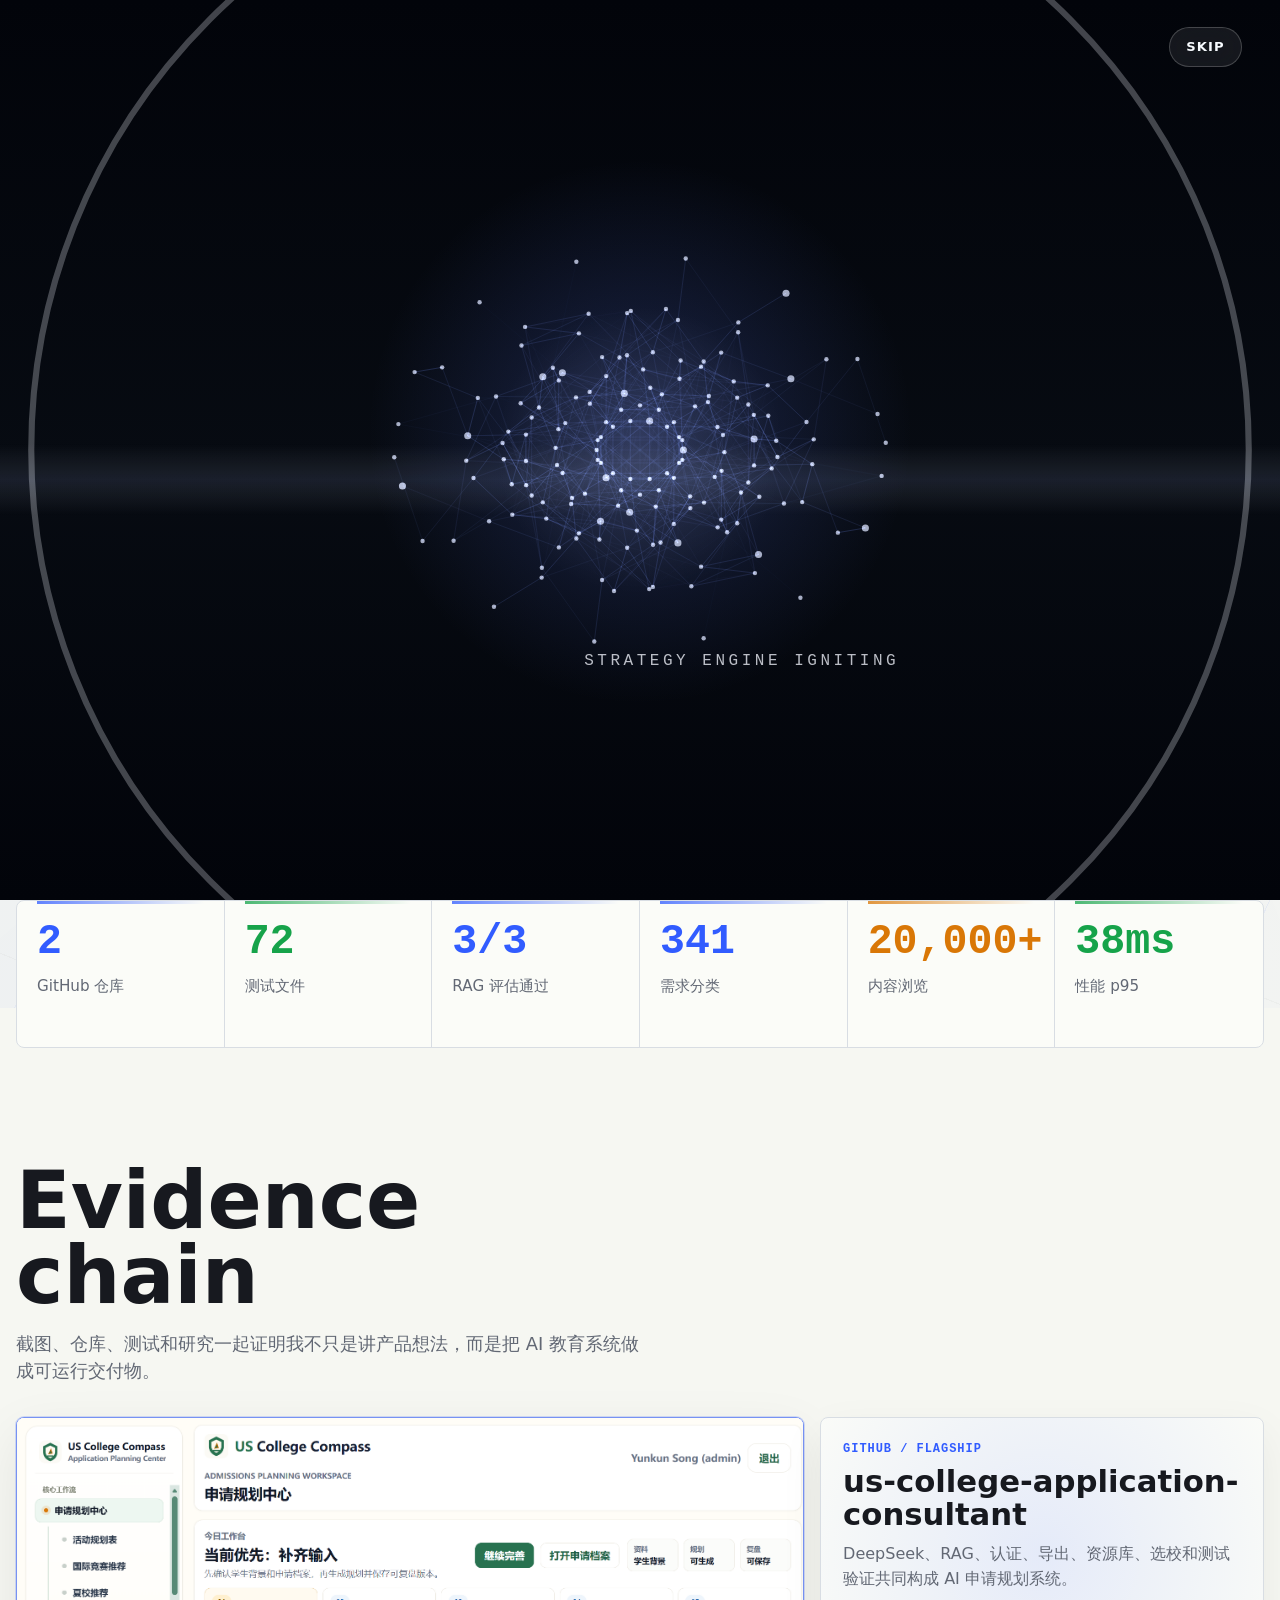
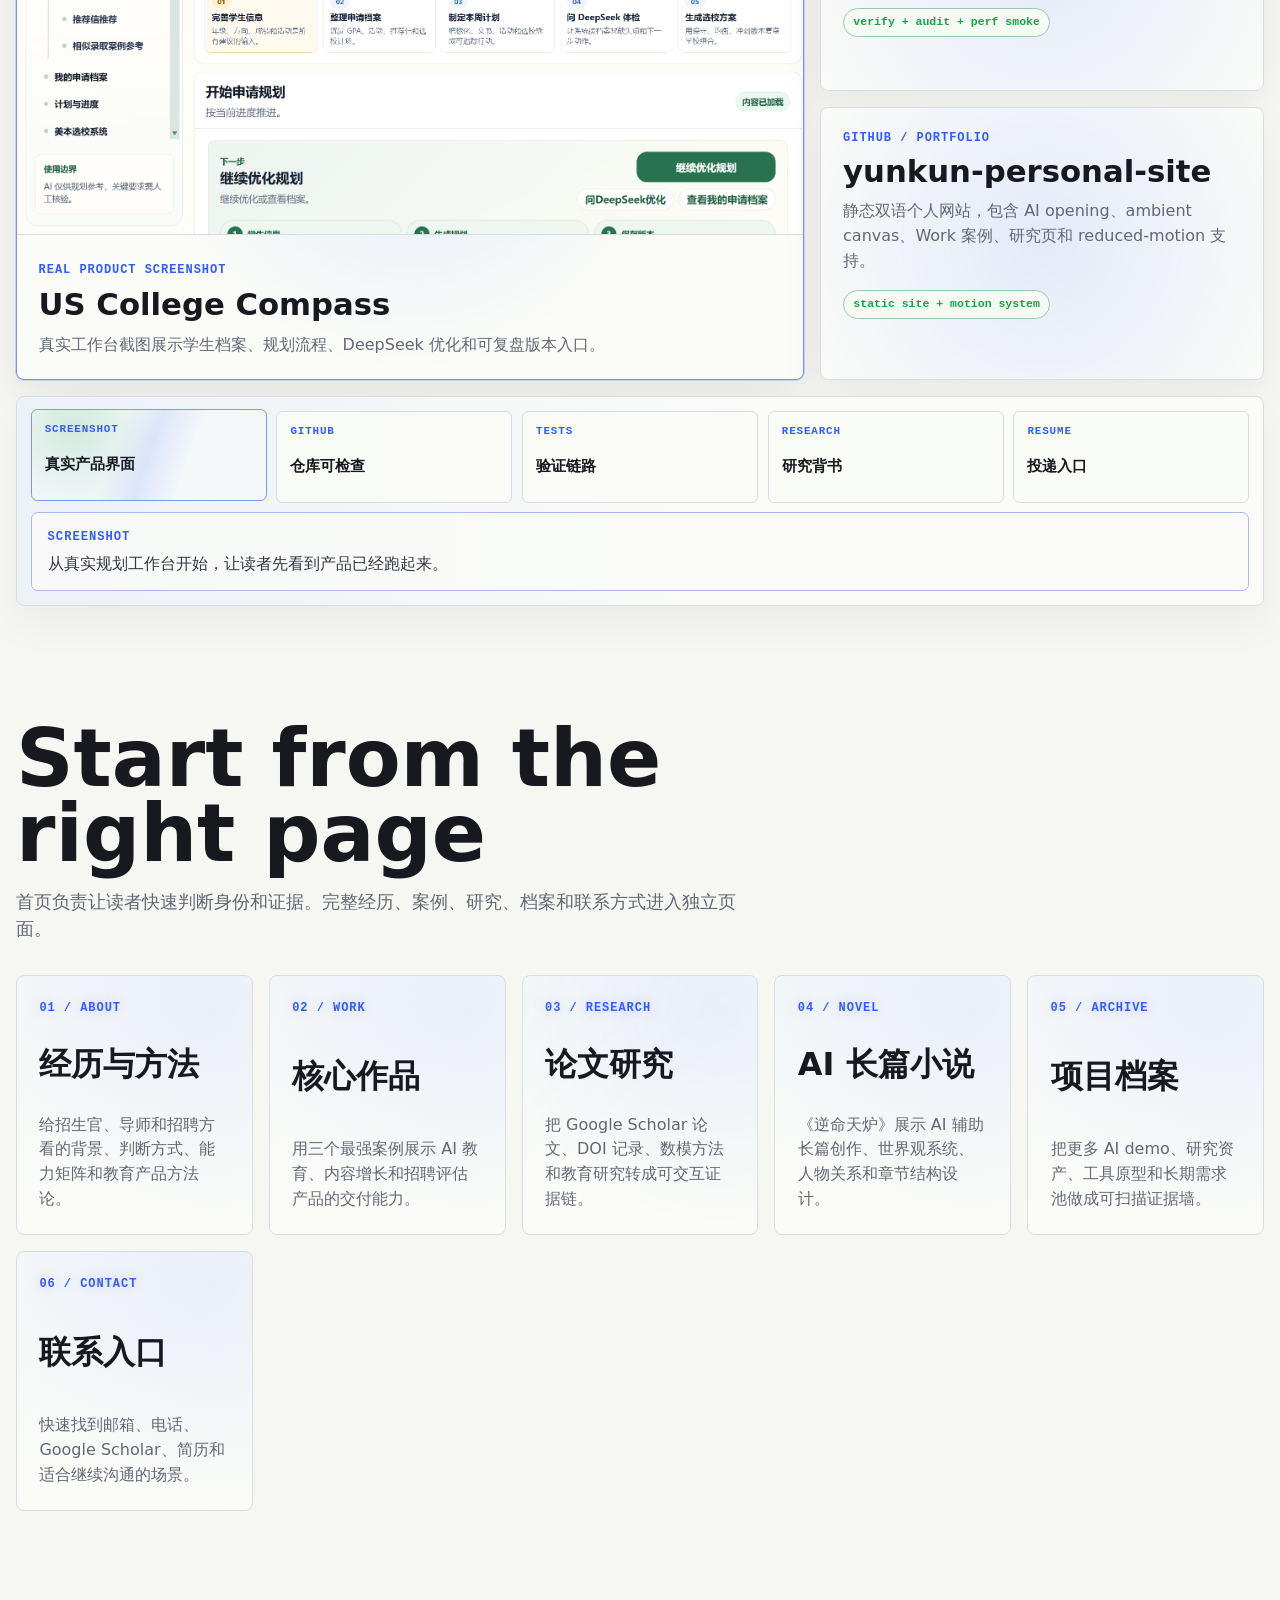
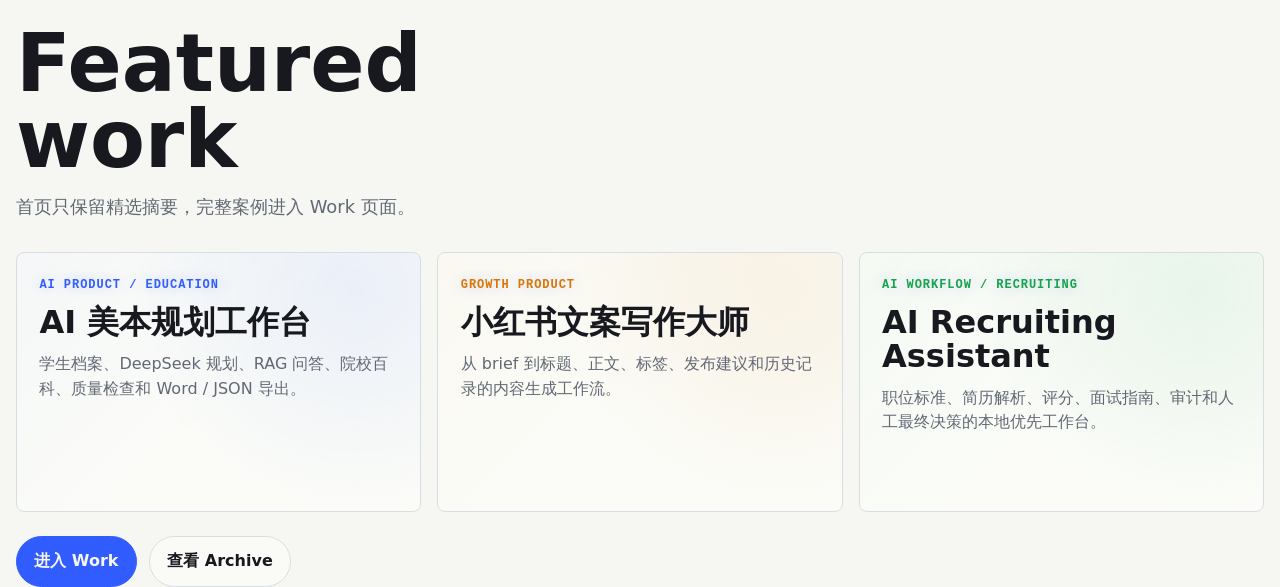
==== commit 0a42147c: "Upgrade evidence-driven site motion" ====
--- a/index.html
+++ b/index.html
@@ -106,15 +106,15 @@
     <main id="main">
       <section class="hero" id="top" aria-labelledby="hero-title">
         <div class="hero-copy">
-          <p class="hero-kicker">AI Education Command Center / 申请规划系统 / 全栈原型</p>
+          <p class="hero-kicker">AI Education Product Builder / 申请规划系统 / GitHub 证据链</p>
           <h1 id="hero-title">宋昀锟</h1>
           <p class="hero-name">Song Yunkun</p>
           <p class="hero-subtitle">
-            我把学生信号、AI 工作流和工程交付组织成可运行、可测试、可验证的教育产品系统。
+            我构建 AI 教育产品，把学生背景、规划逻辑和工程验证变成可运行系统。
           </p>
           <div class="hero-actions" aria-label="Primary actions">
             <a class="button primary magnetic" href="./work.html">查看核心作品</a>
-            <a class="button secondary magnetic" href="./about.html">了解方法与经历</a>
+            <a class="button secondary magnetic" href="./assets/resume.docx">下载简历</a>
           </div>
         </div>
         <div class="hero-art" aria-label="生成式 AI 产品系统图谱">
@@ -122,7 +122,7 @@
           <div class="scan-field" aria-hidden="true"></div>
           <div class="orbit-rings" aria-hidden="true"><span></span><span></span><span></span></div>
           <div class="signal-chips" aria-hidden="true">
-            <span>DeepSeek</span><span>RAG</span><span>SQLite</span><span>72 Tests</span>
+            <span>Screenshot</span><span>GitHub</span><span>RAG</span><span>72 Tests</span>
           </div>
           <div class="network-inspector" aria-live="polite">
             <span id="network-mode-label">Student Signal</span>
@@ -139,34 +139,108 @@
       </section>
 
       <section class="proof-band reveal" aria-label="Product proof metrics">
-        <article data-metric data-tone="verify" tabindex="0" role="button" aria-expanded="false" aria-controls="metric-detail-one">
+        <article data-metric data-evidence-panel="github" data-tone="system" tabindex="0" role="button" aria-expanded="false" aria-controls="metric-detail-zero">
+          <strong data-count="2">2</strong>
+          <span>GitHub 仓库</span>
+          <p id="metric-detail-zero">个人网站和 US College Compass 都有可访问的仓库证据入口。</p>
+        </article>
+        <article data-metric data-evidence-panel="tests" data-tone="verify" tabindex="0" role="button" aria-expanded="false" aria-controls="metric-detail-one">
           <strong data-count="72">72</strong>
-          <span>美本平台测试文件</span>
+          <span>测试文件</span>
           <p id="metric-detail-one">覆盖认证、RAG、规划、推荐、导出和页面布局的工程证据。</p>
         </article>
-        <article data-metric data-tone="system" tabindex="0" role="button" aria-expanded="false" aria-controls="metric-detail-two">
+        <article data-metric data-evidence-panel="research" data-tone="system" tabindex="0" role="button" aria-expanded="false" aria-controls="metric-detail-two">
+          <strong data-count="3" data-suffix="/3">3/3</strong>
+          <span>RAG 评估通过</span>
+          <p id="metric-detail-two">本地 golden set 评估通过，用来证明问答链路不是只靠演示文案。</p>
+        </article>
+        <article data-metric data-tone="system" tabindex="0" role="button" aria-expanded="false" aria-controls="metric-detail-three">
           <strong data-count="341">341</strong>
-          <span>需求与反馈分类</span>
-          <p id="metric-detail-two">把课堂、会议、申请、知识管理反馈拆成可执行需求池。</p>
-        </article>
-        <article data-metric data-tone="system" tabindex="0" role="button" aria-expanded="false" aria-controls="metric-detail-three">
-          <strong data-count="103">103</strong>
-          <span>澄清项</span>
-          <p id="metric-detail-three">用于追问用户、定义边界和判断真实教育场景。</p>
+          <span>需求分类</span>
+          <p id="metric-detail-three">把课堂、会议、申请、知识管理反馈拆成可执行需求池。</p>
         </article>
         <article data-metric data-tone="growth" tabindex="0" role="button" aria-expanded="false" aria-controls="metric-detail-four">
           <strong data-count="20000" data-suffix="+">20,000+</strong>
           <span>内容浏览</span>
           <p id="metric-detail-four">来自搜索曝光、内容结构和转化话术优化。</p>
         </article>
+        <article data-metric data-tone="verify" tabindex="0" role="button" aria-expanded="false" aria-controls="metric-detail-five">
+          <strong data-count="38" data-suffix="ms">38ms</strong>
+          <span>性能 p95</span>
+          <p id="metric-detail-five">本地性能 smoke p95 低于阈值，支撑投递级产品证据。</p>
+        </article>
+      </section>
+
+      <section class="section evidence-console-section" id="evidence" aria-labelledby="evidence-title">
+        <div class="section-intro narrow reveal">
+          <h2 id="evidence-title">Evidence chain</h2>
+          <p>截图、仓库、测试和研究一起证明我不只是讲产品想法，而是把 AI 教育系统做成可运行交付物。</p>
+        </div>
+        <div class="evidence-console">
+          <article class="evidence-shot-card reveal is-current" data-evidence-stage="screenshot" data-evidence-panel="screenshot">
+            <div class="evidence-shot-media">
+              <img
+                src="./assets/evidence/us-college-compass-planning-workspace.png"
+                alt="US College Compass 申请规划中心界面，包含工作流导航、DeepSeek 优化和申请规划步骤。"
+                width="1915"
+                height="987"
+                loading="lazy"
+              />
+              <span class="evidence-scan" aria-hidden="true"></span>
+            </div>
+            <div class="evidence-shot-copy">
+              <span>Real product screenshot</span>
+              <h3>US College Compass</h3>
+              <p>真实工作台截图展示学生档案、规划流程、DeepSeek 优化和可复盘版本入口。</p>
+            </div>
+          </article>
+          <div class="repo-grid" aria-label="GitHub repositories">
+            <a class="repo-card reveal" href="https://github.com/michaelsongyunkun/us-college-application-consultant" target="_blank" rel="noreferrer" data-evidence-panel="github">
+              <span>GitHub / Flagship</span>
+              <h3>us-college-application-consultant</h3>
+              <p>DeepSeek、RAG、认证、导出、资源库、选校和测试验证共同构成 AI 申请规划系统。</p>
+              <b>verify + audit + perf smoke</b>
+            </a>
+            <a class="repo-card reveal" href="https://github.com/michaelsongyunkun/yunkun-personal-site" target="_blank" rel="noreferrer" data-evidence-panel="resume">
+              <span>GitHub / Portfolio</span>
+              <h3>yunkun-personal-site</h3>
+              <p>静态双语个人网站，包含 AI opening、ambient canvas、Work 案例、研究页和 reduced-motion 支持。</p>
+              <b>static site + motion system</b>
+            </a>
+          </div>
+          <div class="evidence-journey reveal" aria-label="Dynamic evidence journey">
+            <button class="evidence-step is-current" type="button" data-evidence-step="screenshot" aria-pressed="true">
+              <span>Screenshot</span>
+              <strong>真实产品界面</strong>
+            </button>
+            <button class="evidence-step" type="button" data-evidence-step="github" aria-pressed="false">
+              <span>GitHub</span>
+              <strong>仓库可检查</strong>
+            </button>
+            <button class="evidence-step" type="button" data-evidence-step="tests" aria-pressed="false">
+              <span>Tests</span>
+              <strong>验证链路</strong>
+            </button>
+            <button class="evidence-step" type="button" data-evidence-step="research" aria-pressed="false">
+              <span>Research</span>
+              <strong>研究背书</strong>
+            </button>
+            <button class="evidence-step" type="button" data-evidence-step="resume" aria-pressed="false">
+              <span>Resume</span>
+              <strong>投递入口</strong>
+            </button>
+            <div class="evidence-journey-detail" aria-live="polite">
+              <span id="evidence-step-label">Screenshot</span>
+              <p id="evidence-step-copy">从真实规划工作台开始，让读者先看到产品已经跑起来。</p>
+            </div>
+          </div>
+        </div>
       </section>
 
       <section class="section route-section" aria-labelledby="site-map-title">
         <div class="section-intro reveal">
           <h2 id="site-map-title">Start from the right page</h2>
-          <p>
-            首页只承担分流和定位。完整经历、核心案例、项目档案和联系方式分别进入独立页面，避免一个页面塞下所有信息。
-          </p>
+          <p>首页负责让读者快速判断身份和证据。完整经历、案例、研究、档案和联系方式进入独立页面。</p>
         </div>
         <div class="route-grid">
           <a class="route-card reveal" href="./about.html">
--- a/styles.css
+++ b/styles.css
@@ -1705,6 +1705,277 @@
   outline-offset: -3px;
 }
 
+.evidence-console-section {
+  margin-top: clamp(4rem, 7vw, 6rem);
+}
+
+.evidence-console {
+  display: grid;
+  grid-template-columns: minmax(0, 1.28fr) minmax(320px, 0.72fr);
+  gap: 1rem;
+  align-items: stretch;
+}
+
+.evidence-shot-card,
+.repo-card {
+  position: relative;
+  isolation: isolate;
+  overflow: hidden;
+  border: 1px solid var(--line);
+  border-radius: var(--radius);
+  background:
+    radial-gradient(circle at var(--local-x, 74%) var(--local-y, 18%), color-mix(in srgb, var(--accent) 11%, transparent), transparent 17rem),
+    var(--surface);
+  box-shadow: 0 16px 46px rgb(23 25 31 / 0.06);
+}
+
+.evidence-shot-card {
+  display: grid;
+  grid-template-columns: minmax(0, 1fr);
+  min-height: 520px;
+}
+
+.evidence-shot-media {
+  position: relative;
+  overflow: hidden;
+  min-height: 340px;
+  border-bottom: 1px solid var(--line);
+  background: var(--surface-strong);
+}
+
+.evidence-shot-media img,
+.screenshot-shell img {
+  display: block;
+  width: 100%;
+  height: 100%;
+  object-fit: cover;
+  object-position: left top;
+}
+
+.evidence-shot-copy {
+  padding: clamp(1rem, 2.6vw, 1.35rem);
+}
+
+.evidence-shot-copy span,
+.repo-card span,
+.case-proof-strip span {
+  color: var(--accent);
+  font-family: var(--font-mono);
+  font-size: 0.75rem;
+  font-weight: 800;
+  letter-spacing: 0.08em;
+  text-transform: uppercase;
+}
+
+.evidence-shot-copy h3,
+.repo-card h3 {
+  margin: 0.45rem 0 0;
+  color: var(--ink);
+  font-size: clamp(1.45rem, 2.4vw, 2.2rem);
+  line-height: 1.05;
+}
+
+.evidence-shot-copy p,
+.repo-card p {
+  margin: 0.75rem 0 0;
+  color: var(--muted);
+  line-height: 1.55;
+}
+
+.evidence-scan,
+.screenshot-scan {
+  position: absolute;
+  inset: 0;
+  pointer-events: none;
+  background:
+    linear-gradient(115deg, transparent 0 42%, color-mix(in srgb, var(--accent) 24%, transparent) 49%, transparent 56%),
+    linear-gradient(180deg, transparent, color-mix(in srgb, var(--verified) 9%, transparent));
+  opacity: 0.34;
+  transform: translateX(-105%);
+  animation: evidence-scan 5.6s ease-in-out infinite;
+}
+
+@keyframes evidence-scan {
+  0%,
+  26% {
+    transform: translateX(-105%);
+  }
+  68%,
+  100% {
+    transform: translateX(105%);
+  }
+}
+
+.repo-grid {
+  display: grid;
+  gap: 1rem;
+}
+
+.repo-card {
+  display: grid;
+  align-content: start;
+  min-height: 250px;
+  padding: clamp(1rem, 2.4vw, 1.35rem);
+  color: var(--text);
+  text-decoration: none;
+  transition:
+    border-color 180ms ease,
+    transform 180ms ease,
+    background-color 180ms ease;
+}
+
+.repo-card::before {
+  position: absolute;
+  inset: 0;
+  z-index: -1;
+  background:
+    linear-gradient(90deg, transparent, color-mix(in srgb, var(--accent) 12%, transparent), transparent),
+    repeating-linear-gradient(90deg, color-mix(in srgb, var(--line) 32%, transparent) 0 1px, transparent 1px 48px);
+  opacity: 0;
+  content: "";
+  transition: opacity 180ms ease;
+}
+
+.repo-card:hover,
+.repo-card:focus-visible {
+  border-color: color-mix(in srgb, var(--accent) 52%, var(--line));
+  transform: translateY(-4px);
+}
+
+.repo-card:hover::before,
+.repo-card:focus-visible::before {
+  opacity: 1;
+}
+
+.repo-card b {
+  align-self: end;
+  display: inline-flex;
+  width: fit-content;
+  margin-top: 1rem;
+  padding: 0.42rem 0.58rem;
+  border: 1px solid color-mix(in srgb, var(--verified) 34%, var(--line));
+  border-radius: 999px;
+  background: color-mix(in srgb, var(--verified-soft) 30%, var(--surface));
+  color: var(--verified);
+  font-family: var(--font-mono);
+  font-size: 0.72rem;
+  line-height: 1.2;
+}
+
+[data-evidence-panel] {
+  transition:
+    border-color 180ms ease,
+    box-shadow 180ms ease,
+    transform 180ms ease;
+}
+
+[data-evidence-panel].is-current {
+  border-color: color-mix(in srgb, var(--accent) 58%, var(--line));
+  box-shadow:
+    0 18px 54px rgb(23 25 31 / 0.08),
+    0 0 0 1px color-mix(in srgb, var(--accent) 18%, transparent);
+}
+
+.evidence-journey {
+  grid-column: 1 / -1;
+  display: grid;
+  grid-template-columns: repeat(5, minmax(0, 1fr));
+  gap: 0.6rem;
+  padding: 0.85rem;
+  border: 1px solid var(--line);
+  border-radius: var(--radius);
+  background:
+    linear-gradient(90deg, color-mix(in srgb, var(--accent) 7%, transparent), transparent 62%),
+    var(--surface);
+  box-shadow: 0 16px 46px rgb(23 25 31 / 0.05);
+}
+
+.evidence-step {
+  position: relative;
+  isolation: isolate;
+  display: grid;
+  gap: 0.35rem;
+  min-height: 92px;
+  padding: 0.82rem;
+  border: 1px solid var(--line);
+  border-radius: calc(var(--radius) * 0.78);
+  background: color-mix(in srgb, var(--surface) 88%, transparent);
+  color: var(--text);
+  cursor: pointer;
+  text-align: left;
+  overflow: hidden;
+  transition:
+    border-color 180ms ease,
+    background-color 180ms ease,
+    transform 180ms ease;
+}
+
+.evidence-step::before {
+  position: absolute;
+  inset: 0;
+  z-index: -1;
+  background:
+    linear-gradient(110deg, transparent 0 36%, color-mix(in srgb, var(--accent) 12%, transparent) 50%, transparent 66%),
+    radial-gradient(circle at 18% 20%, color-mix(in srgb, var(--verified) 16%, transparent), transparent 42%);
+  opacity: 0;
+  content: "";
+  transition: opacity 180ms ease;
+}
+
+.evidence-step span {
+  color: var(--accent);
+  font-family: var(--font-mono);
+  font-size: 0.68rem;
+  font-weight: 900;
+  letter-spacing: 0.08em;
+  text-transform: uppercase;
+}
+
+.evidence-step strong {
+  color: var(--ink);
+  font-size: 0.95rem;
+  line-height: 1.25;
+}
+
+.evidence-step:hover,
+.evidence-step:focus-visible,
+.evidence-step.is-current {
+  border-color: color-mix(in srgb, var(--accent) 54%, var(--line));
+  background: color-mix(in srgb, var(--accent-faint) 44%, var(--surface));
+  transform: translateY(-2px);
+}
+
+.evidence-step:hover::before,
+.evidence-step:focus-visible::before,
+.evidence-step.is-current::before {
+  opacity: 1;
+}
+
+.evidence-journey-detail {
+  grid-column: 1 / -1;
+  display: grid;
+  gap: 0.35rem;
+  padding: 0.9rem 1rem;
+  border: 1px solid color-mix(in srgb, var(--accent) 28%, var(--line));
+  border-radius: calc(var(--radius) * 0.82);
+  background: color-mix(in srgb, var(--surface-strong) 82%, transparent);
+}
+
+.evidence-journey-detail span {
+  color: var(--accent);
+  font-family: var(--font-mono);
+  font-size: 0.76rem;
+  font-weight: 900;
+  letter-spacing: 0.08em;
+  text-transform: uppercase;
+}
+
+.evidence-journey-detail p {
+  margin: 0;
+  color: var(--text);
+  line-height: 1.5;
+}
+
 .motion-lab-section {
   margin-top: clamp(4rem, 7vw, 6rem);
 }
@@ -2194,6 +2465,21 @@
   background: var(--case-color);
 }
 
+.case-proof-strip {
+  display: flex;
+  flex-wrap: wrap;
+  gap: 0.5rem;
+  margin-top: 1.1rem;
+}
+
+.case-proof-strip span {
+  padding: 0.42rem 0.58rem;
+  border: 1px solid color-mix(in srgb, var(--case-color) 34%, var(--line));
+  border-radius: 999px;
+  background: color-mix(in srgb, var(--case-soft) 38%, var(--surface));
+  color: var(--case-color);
+}
+
 .case-sequence {
   display: grid;
   gap: 0.65rem;
@@ -2280,6 +2566,179 @@
   perspective: 900px;
 }
 
+.screenshot-visual {
+  --scan-focus-x: 18%;
+  --scan-focus-y: 22%;
+  display: grid;
+  grid-template-columns: repeat(2, minmax(0, 1fr));
+  align-content: start;
+  gap: 0.55rem;
+  min-height: 680px;
+  padding: 1rem;
+}
+
+.screenshot-shell {
+  position: relative;
+  z-index: 2;
+  grid-column: 1 / -1;
+  overflow: hidden;
+  min-height: 330px;
+  border: 1px solid color-mix(in srgb, var(--accent) 24%, var(--line));
+  border-radius: calc(var(--radius) * 0.82);
+  background: var(--surface);
+  box-shadow: 0 24px 54px rgb(23 25 31 / 0.12);
+}
+
+.screenshot-visual .screenshot-scan {
+  background:
+    radial-gradient(circle at var(--scan-focus-x) var(--scan-focus-y), color-mix(in srgb, var(--verified) 22%, transparent), transparent 18%),
+    linear-gradient(115deg, transparent 0 42%, color-mix(in srgb, var(--accent) 24%, transparent) 49%, transparent 56%),
+    linear-gradient(180deg, transparent, color-mix(in srgb, var(--verified) 9%, transparent));
+}
+
+.proof-hotspot {
+  position: absolute;
+  z-index: 4;
+  display: inline-flex;
+  align-items: center;
+  justify-content: center;
+  min-height: 34px;
+  padding: 0.34rem 0.58rem;
+  border: 1px solid color-mix(in srgb, var(--accent) 45%, var(--line));
+  border-radius: 999px;
+  background: color-mix(in srgb, var(--surface) 88%, transparent);
+  color: var(--ink);
+  cursor: pointer;
+  font-family: var(--font-mono);
+  font-size: 0.7rem;
+  font-weight: 900;
+  box-shadow: 0 14px 30px rgb(23 25 31 / 0.16);
+  backdrop-filter: blur(12px);
+  transform: translate(-50%, -50%);
+  transition:
+    border-color 180ms ease,
+    background-color 180ms ease,
+    color 180ms ease,
+    transform 180ms ease;
+}
+
+.proof-hotspot::before {
+  position: absolute;
+  inset: -0.5rem;
+  border: 1px solid color-mix(in srgb, var(--accent) 18%, transparent);
+  border-radius: inherit;
+  opacity: 0;
+  content: "";
+  transition: opacity 180ms ease;
+}
+
+.proof-hotspot:hover,
+.proof-hotspot:focus-visible,
+.proof-hotspot.is-current {
+  border-color: var(--verified);
+  background: color-mix(in srgb, var(--verified-soft) 46%, var(--surface));
+  color: var(--verified);
+  transform: translate(-50%, -50%) scale(1.04);
+}
+
+.proof-hotspot:hover::before,
+.proof-hotspot:focus-visible::before,
+.proof-hotspot.is-current::before {
+  opacity: 1;
+}
+
+.proof-hotspot[data-proof-hotspot="profile"] {
+  left: 18%;
+  top: 22%;
+}
+
+.proof-hotspot[data-proof-hotspot="plan"] {
+  left: 58%;
+  top: 20%;
+}
+
+.proof-hotspot[data-proof-hotspot="rag"] {
+  left: 67%;
+  top: 43%;
+}
+
+.proof-hotspot[data-proof-hotspot="quality"] {
+  left: 30%;
+  top: 58%;
+}
+
+.proof-hotspot[data-proof-hotspot="export"] {
+  left: 72%;
+  top: 68%;
+}
+
+.proof-hotspot[data-proof-hotspot="tests"] {
+  left: 19%;
+  top: 78%;
+}
+
+.screenshot-visual .layer {
+  position: relative;
+  inset: auto;
+  width: auto;
+  min-width: 0;
+  min-height: 54px;
+  padding: 0.72rem 0.8rem;
+  font-size: 0.78rem;
+  animation-duration: 8.5s;
+}
+
+.screenshot-visual .layer-detail {
+  position: relative;
+  inset: auto;
+  grid-column: 1 / -1;
+  margin-top: 0.1rem;
+}
+
+.visual-repo-link {
+  position: relative;
+  z-index: 2;
+  grid-column: 1 / -1;
+  display: inline-flex;
+  justify-content: center;
+  min-height: 44px;
+  padding: 0.72rem 1rem;
+  border: 1px solid var(--accent);
+  border-radius: 999px;
+  background: var(--accent);
+  color: var(--accent-ink);
+  font-weight: 800;
+  text-decoration: none;
+}
+
+.repo-proof-flow {
+  display: flex;
+  flex-wrap: wrap;
+  gap: 0.45rem;
+  margin-top: 1rem;
+}
+
+.repo-proof-flow span {
+  display: inline-flex;
+  align-items: center;
+  min-height: 30px;
+  padding: 0.35rem 0.52rem;
+  border: 1px solid color-mix(in srgb, var(--accent) 30%, var(--line));
+  border-radius: 999px;
+  background: color-mix(in srgb, var(--accent-faint) 45%, var(--surface));
+  color: var(--accent);
+  font-family: var(--font-mono);
+  font-size: 0.68rem;
+  font-weight: 900;
+  letter-spacing: 0.02em;
+}
+
+.repo-proof-flow span[data-proof-state="verified"] {
+  border-color: color-mix(in srgb, var(--verified) 38%, var(--line));
+  background: color-mix(in srgb, var(--verified-soft) 48%, var(--surface));
+  color: var(--verified);
+}
+
 .layered-visual::before,
 .layered-visual::after {
   position: absolute;
@@ -2310,31 +2769,43 @@
 .layered-visual[data-active-layer="profile"] {
   --layer-focus-x: 30%;
   --layer-focus-y: 18%;
+  --scan-focus-x: 18%;
+  --scan-focus-y: 22%;
 }
 
 .layered-visual[data-active-layer="plan"] {
   --layer-focus-x: 70%;
   --layer-focus-y: 28%;
+  --scan-focus-x: 58%;
+  --scan-focus-y: 20%;
 }
 
 .layered-visual[data-active-layer="rag"] {
   --layer-focus-x: 36%;
   --layer-focus-y: 42%;
+  --scan-focus-x: 67%;
+  --scan-focus-y: 43%;
 }
 
 .layered-visual[data-active-layer="quality"] {
   --layer-focus-x: 70%;
   --layer-focus-y: 55%;
+  --scan-focus-x: 30%;
+  --scan-focus-y: 58%;
 }
 
 .layered-visual[data-active-layer="export"] {
   --layer-focus-x: 34%;
   --layer-focus-y: 70%;
+  --scan-focus-x: 72%;
+  --scan-focus-y: 68%;
 }
 
 .layered-visual[data-active-layer="tests"] {
   --layer-focus-x: 72%;
   --layer-focus-y: 82%;
+  --scan-focus-x: 19%;
+  --scan-focus-y: 78%;
 }
 
 .layer {
@@ -3431,6 +3902,14 @@
   margin-top: 1.5rem;
 }
 
+.repo-evidence-section {
+  margin-top: clamp(3rem, 6vw, 5rem);
+}
+
+.repo-grid-wide {
+  grid-template-columns: repeat(2, minmax(0, 1fr));
+}
+
 body.novel-site {
   --story-ash: color-mix(in srgb, var(--surface) 92%, var(--ink));
   --story-line: color-mix(in srgb, var(--line) 78%, var(--ink));
@@ -4121,6 +4600,18 @@
     grid-template-columns: repeat(2, minmax(0, 1fr));
   }
 
+  .evidence-console {
+    grid-template-columns: 1fr;
+  }
+
+  .evidence-journey {
+    grid-template-columns: repeat(3, minmax(0, 1fr));
+  }
+
+  .repo-grid-wide {
+    grid-template-columns: 1fr;
+  }
+
   .novel-arc {
     grid-template-columns: minmax(90px, 0.22fr) minmax(0, 0.78fr);
   }
@@ -4486,6 +4977,48 @@
 
   .layered-visual {
     min-height: 470px;
+  }
+
+  .evidence-shot-card {
+    min-height: auto;
+  }
+
+  .evidence-shot-media {
+    min-height: 260px;
+  }
+
+  .evidence-journey {
+    grid-template-columns: 1fr;
+    padding: 0.65rem;
+  }
+
+  .evidence-step {
+    min-height: 72px;
+  }
+
+  .repo-card {
+    min-height: 220px;
+  }
+
+  .screenshot-visual {
+    grid-template-columns: 1fr;
+    min-height: auto;
+  }
+
+  .screenshot-shell {
+    min-height: 240px;
+  }
+
+  .proof-hotspot {
+    min-height: 28px;
+    padding: 0.24rem 0.38rem;
+    font-size: 0.58rem;
+  }
+
+  .screenshot-visual .layer,
+  .screenshot-visual .layer-detail,
+  .visual-repo-link {
+    grid-column: 1 / -1;
   }
 
   .layer-detail {
@@ -4640,6 +5173,28 @@
 
   .cursor-glow {
     display: none;
+  }
+
+  .evidence-scan,
+  .screenshot-scan {
+    animation: none !important;
+    transform: none;
+    opacity: 0.14;
+  }
+
+  .evidence-step,
+  .evidence-step:hover,
+  .evidence-step:focus-visible,
+  .evidence-step.is-current,
+  .repo-card:hover,
+  .repo-card:focus-visible {
+    transform: none;
+  }
+
+  .proof-hotspot:hover,
+  .proof-hotspot:focus-visible,
+  .proof-hotspot.is-current {
+    transform: translate(-50%, -50%);
   }
 
   h1,
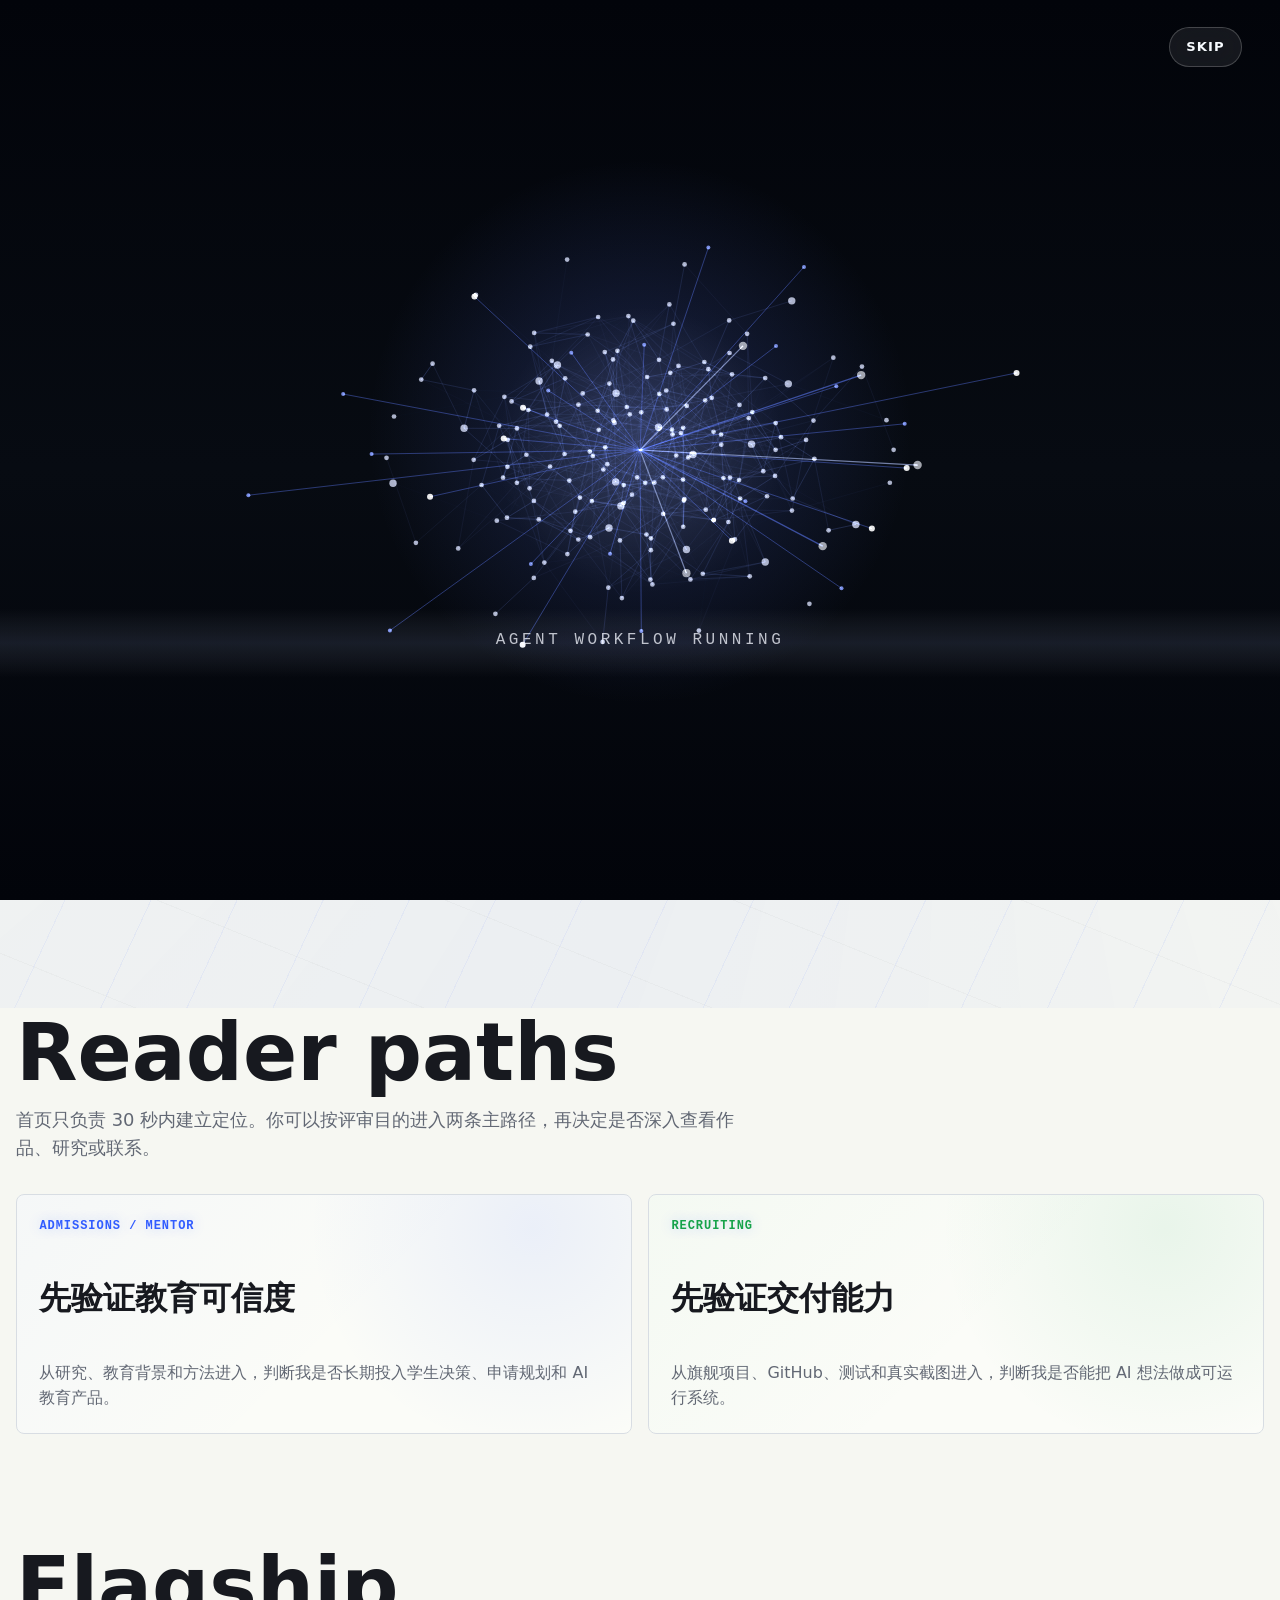
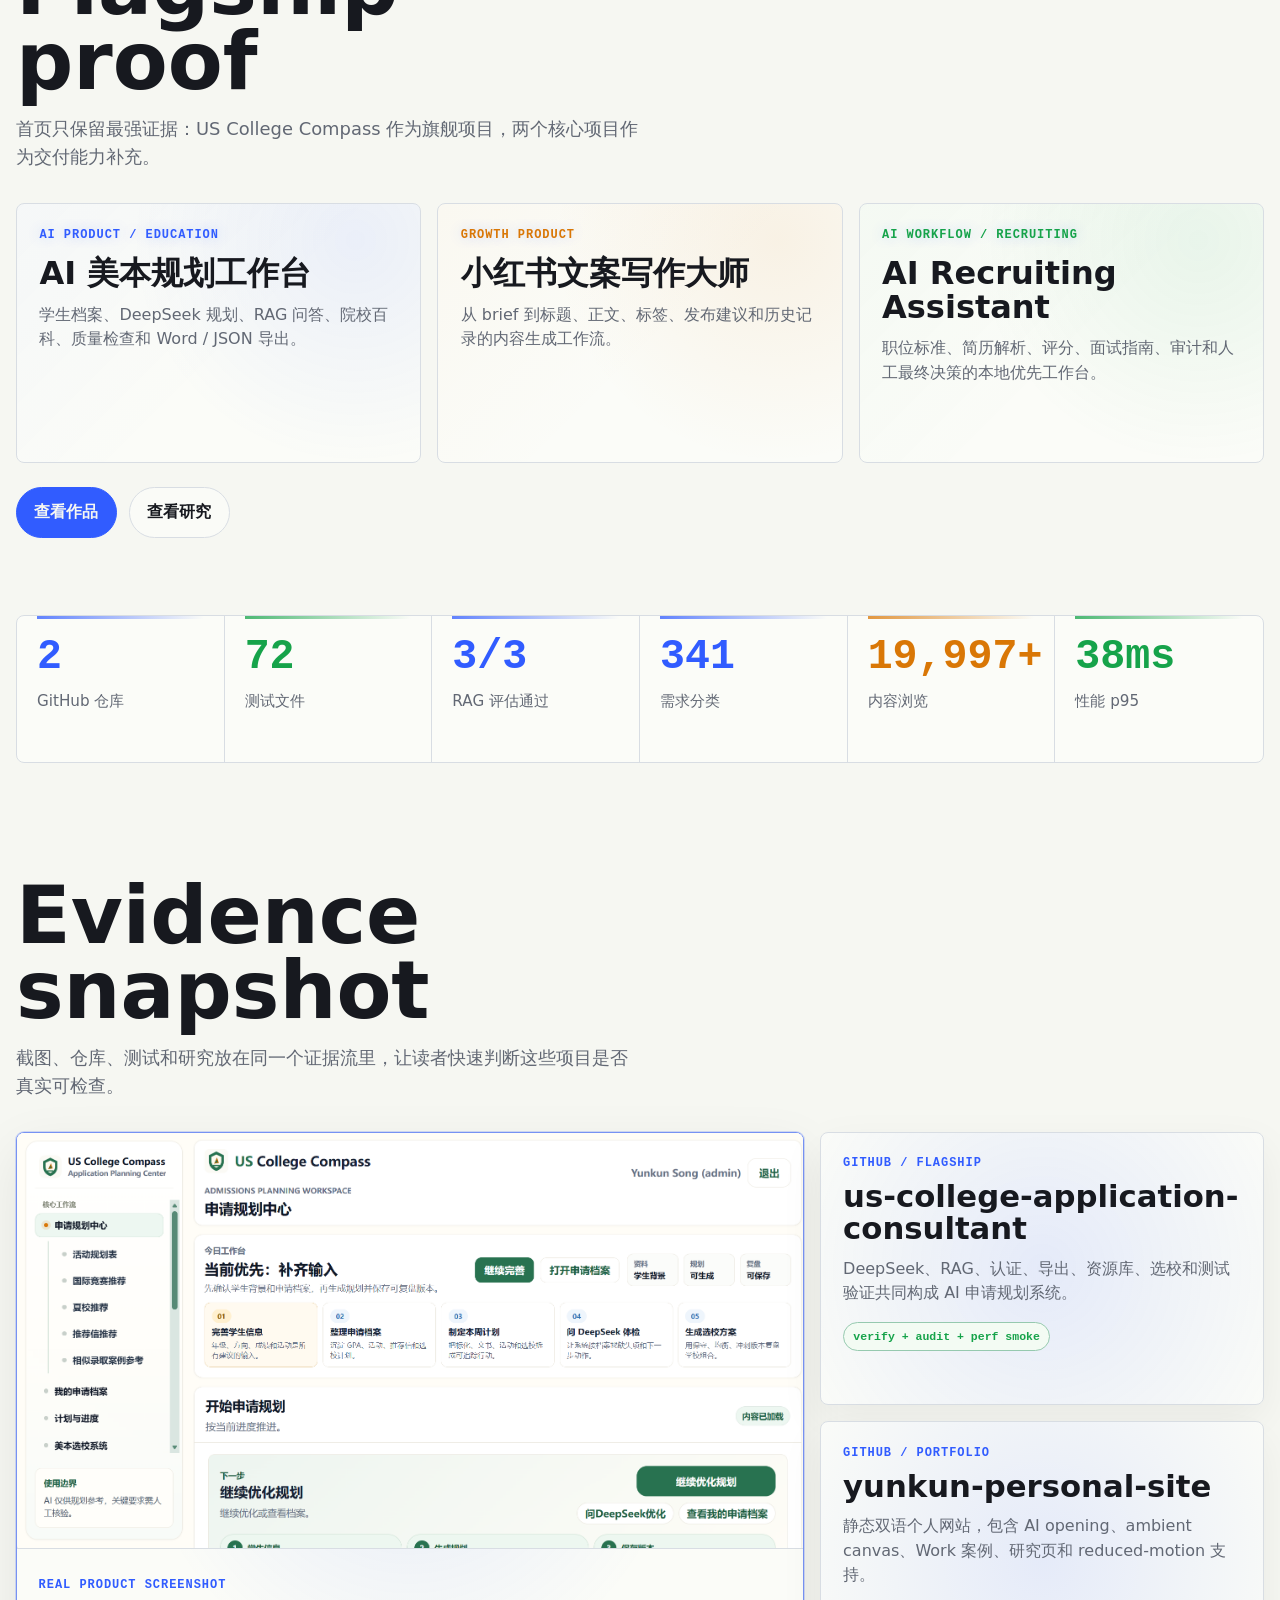
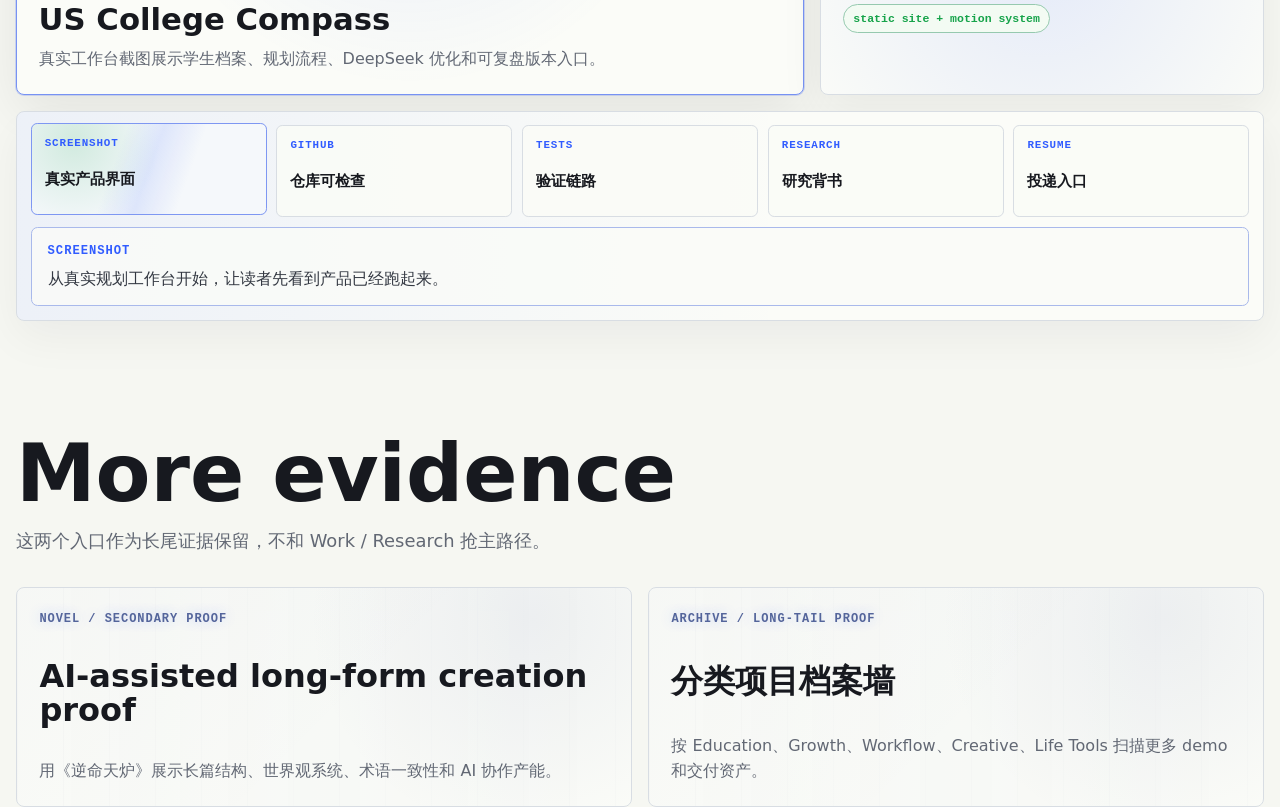
==== commit 9f986fc9: "Restructure portfolio evidence paths" ====
--- a/index.html
+++ b/index.html
@@ -30,39 +30,48 @@
         <span class="core-ring core-ring-three"></span>
       </div>
       <div class="ai-intro-agents" aria-hidden="true">
-        <span style="--agent-x:18%;--agent-y:32%;--agent-delay:5.12s">Researching</span>
-        <span style="--agent-x:76%;--agent-y:26%;--agent-delay:5.28s">Planning</span>
-        <span style="--agent-x:21%;--agent-y:68%;--agent-delay:5.42s">Building</span>
-        <span style="--agent-x:72%;--agent-y:66%;--agent-delay:5.58s">Testing</span>
-        <span style="--agent-x:48%;--agent-y:76%;--agent-delay:5.72s">Advising</span>
+        <span style="--agent-x:18%;--agent-y:32%;--agent-delay:5.05s"><strong>Researching</strong><em>sources + constraints</em></span>
+        <span style="--agent-x:76%;--agent-y:26%;--agent-delay:5.32s"><strong>Planning</strong><em>strategy routes</em></span>
+        <span style="--agent-x:21%;--agent-y:68%;--agent-delay:5.59s"><strong>Building</strong><em>product workspace</em></span>
+        <span style="--agent-x:72%;--agent-y:66%;--agent-delay:5.86s"><strong>Testing</strong><em>verification gates</em></span>
+        <span style="--agent-x:48%;--agent-y:76%;--agent-delay:6.13s"><strong>Advising</strong><em>human judgment</em></span>
       </div>
       <div class="ai-intro-copy">
         <p class="intro-kicker">AI EDUCATION CORE</p>
-        <h2>Education intelligence online</h2>
+        <h2>Student signal to shipped system</h2>
         <p class="intro-status" id="aiIntroStatus">EDUCATION CORE OFFLINE</p>
+        <p class="intro-story" id="aiIntroStory">A quiet console waits for student context.</p>
       </div>
       <div class="ai-intro-tokens" aria-hidden="true">
         <span>student.profile.map()</span>
-        <span>education.rag.retrieve()</span>
+        <span>activity.record.parse()</span>
+        <span>family.context.weight()</span>
+        <span>school.data.retrieve()</span>
         <span>application.plan.route()</span>
-        <span>mentor.feedback.loop()</span>
-        <span>prototype.ship()</span>
-        <span>school.fit.score()</span>
+        <span>risk.check.run()</span>
         <span>agent.workflow.run()</span>
         <span>evidence.verify()</span>
       </div>
       <div class="ai-intro-keywords" aria-hidden="true">
-        <span>Student</span>
-        <span>Education</span>
+        <span>Profile</span>
+        <span>Context</span>
+        <span>Fit</span>
         <span>RAG</span>
-        <span>Agents</span>
-        <span>Prototype</span>
+        <span>School Data</span>
+        <span>Research</span>
+        <span>Timeline</span>
+        <span>Risk Check</span>
+      </div>
+      <div class="ai-intro-proof" aria-hidden="true">
+        <span>Screenshot</span>
+        <span>GitHub</span>
+        <span>Tests</span>
+        <span>Resume</span>
+      </div>
+      <div class="ai-intro-caption" aria-hidden="true">
+        <span>Signal</span>
+        <span>Strategy</span>
         <span>Evidence</span>
-      </div>
-      <div class="ai-intro-caption" aria-hidden="true">
-        <span>Student Signal</span>
-        <span>Reasoning</span>
-        <span>Delivery</span>
       </div>
       <button class="ai-intro-skip" id="aiIntroSkip" type="button">Skip</button>
     </section>
@@ -94,10 +103,9 @@
       </a>
       <nav class="top-nav" aria-label="Site pages">
         <a href="./index.html">Home</a>
-        <a href="./about.html">About</a>
         <a href="./work.html">Work</a>
         <a href="./research.html">Research</a>
-        <a href="./novel.html">Novel</a>
+        <a href="./about.html">About</a>
         <a href="./contact.html">Contact</a>
       </nav>
       <a class="button secondary header-resume magnetic" href="./assets/resume.docx">Resume</a>
@@ -113,7 +121,7 @@
             我构建 AI 教育产品，把学生背景、规划逻辑和工程验证变成可运行系统。
           </p>
           <div class="hero-actions" aria-label="Primary actions">
-            <a class="button primary magnetic" href="./work.html">查看核心作品</a>
+            <a class="button primary magnetic" href="./work.html">查看作品</a>
             <a class="button secondary magnetic" href="./assets/resume.docx">下载简历</a>
           </div>
         </div>
@@ -138,7 +146,54 @@
         </div>
       </section>
 
-      <section class="proof-band reveal" aria-label="Product proof metrics">
+      <section class="section reader-path-section" aria-labelledby="reader-path-title">
+        <div class="section-intro reveal">
+          <h2 id="reader-path-title">Reader paths</h2>
+          <p>首页只负责 30 秒内建立定位。你可以按评审目的进入两条主路径，再决定是否深入查看作品、研究或联系。</p>
+        </div>
+        <div class="reader-path-grid">
+          <a class="route-card reader-path-card reveal" href="./research.html" data-card-tone="system">
+            <span>Admissions / Mentor</span>
+            <h3>先验证教育可信度</h3>
+            <p>从研究、教育背景和方法进入，判断我是否长期投入学生决策、申请规划和 AI 教育产品。</p>
+          </a>
+          <a class="route-card reader-path-card reveal" href="./work.html" data-card-tone="verify">
+            <span>Recruiting</span>
+            <h3>先验证交付能力</h3>
+            <p>从旗舰项目、GitHub、测试和真实截图进入，判断我是否能把 AI 想法做成可运行系统。</p>
+          </a>
+        </div>
+      </section>
+
+      <section class="section flagship-proof-section work-section" aria-labelledby="flagship-proof-title">
+        <div class="section-intro narrow reveal">
+          <h2 id="flagship-proof-title">Flagship proof</h2>
+          <p>首页只保留最强证据：US College Compass 作为旗舰项目，两个核心项目作为交付能力补充。</p>
+        </div>
+        <div class="summary-grid">
+          <article class="summary-card reveal" data-card-tone="system">
+            <span>AI Product / Education</span>
+            <h3>AI 美本规划工作台</h3>
+            <p>学生档案、DeepSeek 规划、RAG 问答、院校百科、质量检查和 Word / JSON 导出。</p>
+          </article>
+          <article class="summary-card reveal" data-card-tone="growth">
+            <span>Growth Product</span>
+            <h3>小红书文案写作大师</h3>
+            <p>从 brief 到标题、正文、标签、发布建议和历史记录的内容生成工作流。</p>
+          </article>
+          <article class="summary-card reveal" data-card-tone="verify">
+            <span>AI Workflow / Recruiting</span>
+            <h3>AI Recruiting Assistant</h3>
+            <p>职位标准、简历解析、评分、面试指南、审计和人工最终决策的本地优先工作台。</p>
+          </article>
+        </div>
+        <div class="section-actions reveal">
+          <a class="button primary magnetic" href="./work.html">查看作品</a>
+          <a class="button secondary magnetic" href="./research.html">查看研究</a>
+        </div>
+      </section>
+
+      <section class="proof-band reveal evidence-snapshot-band" aria-label="Evidence snapshot metrics">
         <article data-metric data-evidence-panel="github" data-tone="system" tabindex="0" role="button" aria-expanded="false" aria-controls="metric-detail-zero">
           <strong data-count="2">2</strong>
           <span>GitHub 仓库</span>
@@ -171,10 +226,10 @@
         </article>
       </section>
 
-      <section class="section evidence-console-section" id="evidence" aria-labelledby="evidence-title">
+      <section class="section evidence-console-section evidence-snapshot-section" id="evidence" aria-labelledby="evidence-title">
         <div class="section-intro narrow reveal">
-          <h2 id="evidence-title">Evidence chain</h2>
-          <p>截图、仓库、测试和研究一起证明我不只是讲产品想法，而是把 AI 教育系统做成可运行交付物。</p>
+          <h2 id="evidence-title">Evidence snapshot</h2>
+          <p>截图、仓库、测试和研究放在同一个证据流里，让读者快速判断这些项目是否真实可检查。</p>
         </div>
         <div class="evidence-console">
           <article class="evidence-shot-card reveal is-current" data-evidence-stage="screenshot" data-evidence-panel="screenshot">
@@ -237,70 +292,22 @@
         </div>
       </section>
 
-      <section class="section route-section" aria-labelledby="site-map-title">
+      <section class="section more-evidence-section" aria-labelledby="more-evidence-title">
         <div class="section-intro reveal">
-          <h2 id="site-map-title">Start from the right page</h2>
-          <p>首页负责让读者快速判断身份和证据。完整经历、案例、研究、档案和联系方式进入独立页面。</p>
+          <h2 id="more-evidence-title">More evidence</h2>
+          <p>这两个入口作为长尾证据保留，不和 Work / Research 抢主路径。</p>
         </div>
         <div class="route-grid">
-          <a class="route-card reveal" href="./about.html">
-            <span>01 / About</span>
-            <h3>经历与方法</h3>
-            <p>给招生官、导师和招聘方看的背景、判断方式、能力矩阵和教育产品方法论。</p>
+          <a class="route-card secondary-evidence-card reveal" href="./novel.html">
+            <span>Novel / Secondary proof</span>
+            <h3>AI-assisted long-form creation proof</h3>
+            <p>用《逆命天炉》展示长篇结构、世界观系统、术语一致性和 AI 协作产能。</p>
           </a>
-          <a class="route-card reveal" href="./work.html">
-            <span>02 / Work</span>
-            <h3>核心作品</h3>
-            <p>用三个最强案例展示 AI 教育、内容增长和招聘评估产品的交付能力。</p>
+          <a class="route-card secondary-evidence-card reveal" href="./archive.html">
+            <span>Archive / Long-tail proof</span>
+            <h3>分类项目档案墙</h3>
+            <p>按 Education、Growth、Workflow、Creative、Life Tools 扫描更多 demo 和交付资产。</p>
           </a>
-          <a class="route-card reveal" href="./research.html">
-            <span>03 / Research</span>
-            <h3>论文研究</h3>
-            <p>把 Google Scholar 论文、DOI 记录、数模方法和教育研究转成可交互证据链。</p>
-          </a>
-          <a class="route-card reveal" href="./novel.html">
-            <span>04 / Novel</span>
-            <h3>AI 长篇小说</h3>
-            <p>《逆命天炉》展示 AI 辅助长篇创作、世界观系统、人物关系和章节结构设计。</p>
-          </a>
-          <a class="route-card reveal" href="./archive.html">
-            <span>05 / Archive</span>
-            <h3>项目档案</h3>
-            <p>把更多 AI demo、研究资产、工具原型和长期需求池做成可扫描证据墙。</p>
-          </a>
-          <a class="route-card reveal" href="./contact.html">
-            <span>06 / Contact</span>
-            <h3>联系入口</h3>
-            <p>快速找到邮箱、电话、Google Scholar、简历和适合继续沟通的场景。</p>
-          </a>
-        </div>
-      </section>
-
-      <section class="section work-section" aria-labelledby="featured-title">
-        <div class="section-intro narrow reveal">
-          <h2 id="featured-title">Featured work</h2>
-          <p>首页只保留精选摘要，完整案例进入 Work 页面。</p>
-        </div>
-        <div class="summary-grid">
-          <article class="summary-card reveal" data-card-tone="system">
-            <span>AI Product / Education</span>
-            <h3>AI 美本规划工作台</h3>
-            <p>学生档案、DeepSeek 规划、RAG 问答、院校百科、质量检查和 Word / JSON 导出。</p>
-          </article>
-          <article class="summary-card reveal" data-card-tone="growth">
-            <span>Growth Product</span>
-            <h3>小红书文案写作大师</h3>
-            <p>从 brief 到标题、正文、标签、发布建议和历史记录的内容生成工作流。</p>
-          </article>
-          <article class="summary-card reveal" data-card-tone="verify">
-            <span>AI Workflow / Recruiting</span>
-            <h3>AI Recruiting Assistant</h3>
-            <p>职位标准、简历解析、评分、面试指南、审计和人工最终决策的本地优先工作台。</p>
-          </article>
-        </div>
-        <div class="section-actions reveal">
-          <a class="button primary magnetic" href="./work.html">进入 Work</a>
-          <a class="button secondary magnetic" href="./archive.html">查看 Archive</a>
         </div>
       </section>
     </main>
--- a/styles.css
+++ b/styles.css
@@ -377,10 +377,10 @@
 
 .ai-intro-copy h2 {
   margin: 0;
-  max-width: 12ch;
+  max-width: 15ch;
   color: #fff;
-  font-size: clamp(3.6rem, 11vw, 9.2rem);
-  line-height: 0.86;
+  font-size: clamp(3.1rem, 8.4vw, 7.8rem);
+  line-height: 0.9;
   letter-spacing: 0;
   text-shadow:
     0 0 28px rgb(255 255 255 / 0.42),
@@ -405,8 +405,24 @@
   animation: intro-status-blink 1.2s steps(2, jump-none) infinite;
 }
 
+.intro-story {
+  max-width: min(86vw, 620px);
+  min-height: 3.2rem;
+  margin: 0.85rem 0 0;
+  color: rgb(225 232 255 / 0.72);
+  font-size: clamp(0.92rem, 1.7vw, 1.14rem);
+  font-weight: 650;
+  line-height: 1.45;
+  text-transform: none;
+  letter-spacing: 0.01em;
+  opacity: 0;
+  transform: translateY(10px);
+  animation: intro-story 8s cubic-bezier(0.16, 1, 0.3, 1) forwards;
+}
+
 .ai-intro-tokens,
 .ai-intro-keywords,
+.ai-intro-proof,
 .ai-intro-caption,
 .ai-intro-agents {
   position: absolute;
@@ -468,6 +484,44 @@
 .ai-intro-keywords span:nth-child(4) { --keyword-x: 31vw; --keyword-y: 13vh; animation-delay: 0.2s; }
 .ai-intro-keywords span:nth-child(5) { --keyword-x: -10vw; --keyword-y: 26vh; animation-delay: 0.26s; }
 .ai-intro-keywords span:nth-child(6) { --keyword-x: 14vw; --keyword-y: 28vh; animation-delay: 0.32s; }
+.ai-intro-keywords span:nth-child(7) { --keyword-x: -24vw; --keyword-y: 30vh; animation-delay: 0.38s; }
+.ai-intro-keywords span:nth-child(8) { --keyword-x: 27vw; --keyword-y: 31vh; animation-delay: 0.44s; }
+
+.ai-intro-proof span {
+  position: absolute;
+  left: var(--proof-x);
+  top: var(--proof-y);
+  display: inline-grid;
+  place-items: center;
+  min-width: 7.4rem;
+  min-height: 2.35rem;
+  border: 1px solid rgb(141 255 214 / 0.32);
+  background:
+    linear-gradient(135deg, rgb(141 255 214 / 0.14), rgb(95 125 255 / 0.11)),
+    rgb(2 4 10 / 0.58);
+  color: rgb(225 255 244 / 0.92);
+  font-family:
+    "Aptos Mono",
+    "Cascadia Mono",
+    Consolas,
+    monospace;
+  font-size: clamp(0.66rem, 1vw, 0.78rem);
+  font-weight: 800;
+  letter-spacing: 0.12em;
+  text-transform: uppercase;
+  opacity: 0;
+  transform: translate(-50%, -50%) scale(0.72);
+  box-shadow:
+    inset 0 1px 0 rgb(255 255 255 / 0.12),
+    0 0 34px rgb(95 125 255 / 0.18);
+  animation: intro-proof 8s cubic-bezier(0.16, 1, 0.3, 1) forwards;
+  animation-delay: var(--proof-delay, 0s);
+}
+
+.ai-intro-proof span:nth-child(1) { --proof-x: 26%; --proof-y: 34%; --proof-delay: 0s; }
+.ai-intro-proof span:nth-child(2) { --proof-x: 74%; --proof-y: 34%; --proof-delay: 0.08s; }
+.ai-intro-proof span:nth-child(3) { --proof-x: 28%; --proof-y: 70%; --proof-delay: 0.16s; }
+.ai-intro-proof span:nth-child(4) { --proof-x: 72%; --proof-y: 70%; --proof-delay: 0.24s; }
 
 .ai-intro-caption {
   z-index: 8;
@@ -515,8 +569,9 @@
   top: var(--agent-y);
   display: inline-grid;
   place-items: center;
-  min-width: 8rem;
-  min-height: 2.3rem;
+  gap: 0.08rem;
+  min-width: 10.4rem;
+  min-height: 3.05rem;
   border: 1px solid rgb(255 255 255 / 0.18);
   background: rgb(2 4 10 / 0.5);
   color: rgb(240 244 255 / 0.86);
@@ -525,13 +580,31 @@
     "Cascadia Mono",
     Consolas,
     monospace;
-  font-size: 0.74rem;
+  font-size: 0.72rem;
   letter-spacing: 0.12em;
   text-transform: uppercase;
   opacity: 0;
   transform: translate(-50%, -50%) scale(0.72);
-  animation: intro-agent 8s cubic-bezier(0.16, 1, 0.3, 1) forwards;
+  animation: intro-agent 2.7s cubic-bezier(0.16, 1, 0.3, 1) forwards;
   animation-delay: var(--agent-delay);
+}
+
+.ai-intro-agents strong,
+.ai-intro-agents em {
+  display: block;
+  font-style: normal;
+}
+
+.ai-intro-agents strong {
+  color: #fff;
+  font-size: 0.76rem;
+}
+
+.ai-intro-agents em {
+  color: rgb(211 222 255 / 0.62);
+  font-size: 0.58rem;
+  font-weight: 700;
+  letter-spacing: 0.08em;
 }
 
 .ai-intro-skip {
@@ -713,18 +786,35 @@
 
 @keyframes intro-title {
   0%,
-  40% {
+  30% {
     opacity: 0;
     transform: translateY(20px) scale(0.94);
   }
-  52%,
-  79% {
+  43%,
+  84% {
     opacity: 1;
     transform: translateY(0) scale(1);
   }
   100% {
     opacity: 0;
     transform: translateY(-26px) scale(1.06);
+  }
+}
+
+@keyframes intro-story {
+  0%,
+  13% {
+    opacity: 0;
+    transform: translateY(12px);
+  }
+  23%,
+  86% {
+    opacity: 1;
+    transform: translateY(0);
+  }
+  100% {
+    opacity: 0;
+    transform: translateY(-10px);
   }
 }
 
@@ -754,29 +844,47 @@
 
 @keyframes intro-keyword {
   0%,
-  53% {
+  31% {
     opacity: 0;
     transform: translate(-50%, -50%) scale(0.72);
   }
-  61% {
+  43%,
+  62% {
     opacity: 1;
     transform: translate(calc(-50% + var(--keyword-x)), calc(-50% + var(--keyword-y))) scale(1);
   }
-  72%,
+  76%,
   100% {
     opacity: 0;
     transform: translate(calc(-50% + var(--keyword-x)), calc(-50% + var(--keyword-y))) scale(0.82);
   }
 }
 
+@keyframes intro-proof {
+  0%,
+  74% {
+    opacity: 0;
+    transform: translate(-50%, -50%) scale(0.72);
+  }
+  83%,
+  94% {
+    opacity: 1;
+    transform: translate(-50%, -50%) scale(1);
+  }
+  100% {
+    opacity: 0;
+    transform: translate(-50%, -50%) scale(0.82);
+  }
+}
+
 @keyframes intro-caption {
   0%,
-  37% {
+  20% {
     opacity: 0;
     transform: translateY(16px);
   }
-  48%,
-  71% {
+  32%,
+  82% {
     opacity: 1;
     transform: translateY(0);
   }
@@ -791,8 +899,8 @@
     opacity: 0;
     transform: translate(-50%, -50%) scale(0.72);
   }
-  8%,
-  46% {
+  16%,
+  72% {
     opacity: 1;
     transform: translate(-50%, -50%) scale(1);
   }
@@ -3442,6 +3550,50 @@
   gap: 1rem;
 }
 
+.archive-filter-section {
+  display: flex;
+  flex-wrap: wrap;
+  gap: 0.65rem;
+  margin: -0.75rem 0 1.4rem;
+}
+
+.archive-filter {
+  min-height: 2.45rem;
+  padding: 0.5rem 0.8rem;
+  border: 1px solid color-mix(in srgb, var(--line) 82%, transparent);
+  border-radius: 999px;
+  background: color-mix(in srgb, var(--surface) 86%, transparent);
+  color: var(--muted);
+  font-family: var(--font-mono);
+  font-size: 0.72rem;
+  font-weight: 800;
+  letter-spacing: 0.06em;
+  text-transform: uppercase;
+  cursor: pointer;
+  transition:
+    transform 180ms ease,
+    border-color 180ms ease,
+    background-color 180ms ease,
+    color 180ms ease;
+}
+
+.archive-filter:hover,
+.archive-filter:focus-visible,
+.archive-filter.is-active {
+  border-color: color-mix(in srgb, var(--verified) 46%, var(--line));
+  background: color-mix(in srgb, var(--verified-soft) 42%, var(--surface));
+  color: var(--ink);
+}
+
+.archive-filter:hover,
+.archive-filter:focus-visible {
+  transform: translateY(-2px);
+}
+
+.archive-item[hidden] {
+  display: none;
+}
+
 .archive-item {
   min-height: 520px;
   border-radius: var(--radius);
@@ -3895,6 +4047,42 @@
   line-height: 1.55;
 }
 
+.reader-path-grid {
+  display: grid;
+  grid-template-columns: repeat(2, minmax(0, 1fr));
+  gap: 1rem;
+}
+
+.reader-path-card {
+  min-height: 240px;
+}
+
+.flagship-proof-section .section-actions {
+  justify-content: flex-start;
+}
+
+.evidence-snapshot-band {
+  margin-top: clamp(3rem, 6vw, 5rem);
+}
+
+.more-evidence-section .route-grid {
+  grid-template-columns: repeat(2, minmax(0, 1fr));
+}
+
+.secondary-evidence-card {
+  min-height: 220px;
+  --card-color: color-mix(in srgb, var(--muted) 70%, var(--accent));
+  --card-soft: color-mix(in srgb, var(--surface-strong) 76%, transparent);
+}
+
+.secondary-evidence-card::before {
+  opacity: 0.22;
+}
+
+.secondary-evidence-card span {
+  color: color-mix(in srgb, var(--muted) 72%, var(--accent));
+}
+
 .section-actions {
   display: flex;
   flex-wrap: wrap;
@@ -4692,8 +4880,9 @@
   }
 
   .ai-intro-copy h2 {
-    max-width: 10ch;
-    font-size: clamp(3.2rem, 18vw, 5.8rem);
+    max-width: 14ch;
+    font-size: clamp(2.55rem, 13vw, 4.7rem);
+    line-height: 0.95;
   }
 
   .intro-kicker,
@@ -4701,14 +4890,39 @@
     letter-spacing: 0.16em;
   }
 
+  .intro-story {
+    max-width: min(100% - 1rem, 420px);
+    min-height: 4rem;
+    font-size: 0.88rem;
+  }
+
   .ai-intro-core {
     width: min(20rem, 76vw);
   }
 
   .ai-intro-tokens span:nth-child(n + 5),
   .ai-intro-keywords span:nth-child(n + 5),
+  .ai-intro-proof span:nth-child(n + 3),
   .ai-intro-agents span:nth-child(n + 4) {
     display: none;
+  }
+
+  .ai-intro-proof span {
+    min-width: 6.8rem;
+    min-height: 2.2rem;
+    font-size: 0.6rem;
+  }
+
+  .ai-intro-proof span:nth-child(1) { --proof-x: 25%; --proof-y: 68%; }
+  .ai-intro-proof span:nth-child(2) { --proof-x: 75%; --proof-y: 68%; }
+
+  .ai-intro-agents span {
+    min-width: 8.2rem;
+    min-height: 2.85rem;
+  }
+
+  .ai-intro-agents em {
+    font-size: 0.52rem;
   }
 
   .ai-intro-caption {
@@ -4869,6 +5083,11 @@
 
   .route-grid,
   .summary-grid {
+    grid-template-columns: 1fr;
+  }
+
+  .reader-path-grid,
+  .more-evidence-section .route-grid {
     grid-template-columns: 1fr;
   }
 
@@ -5242,6 +5461,7 @@
   .ai-intro-core,
   .ai-intro-tokens,
   .ai-intro-keywords,
+  .ai-intro-proof,
   .ai-intro-caption,
   .ai-intro-agents {
     display: none;
@@ -5250,7 +5470,8 @@
   .ai-intro-copy,
   .intro-kicker,
   .ai-intro-copy h2,
-  .intro-status {
+  .intro-status,
+  .intro-story {
     opacity: 1;
     transform: none;
     animation: none !important;
